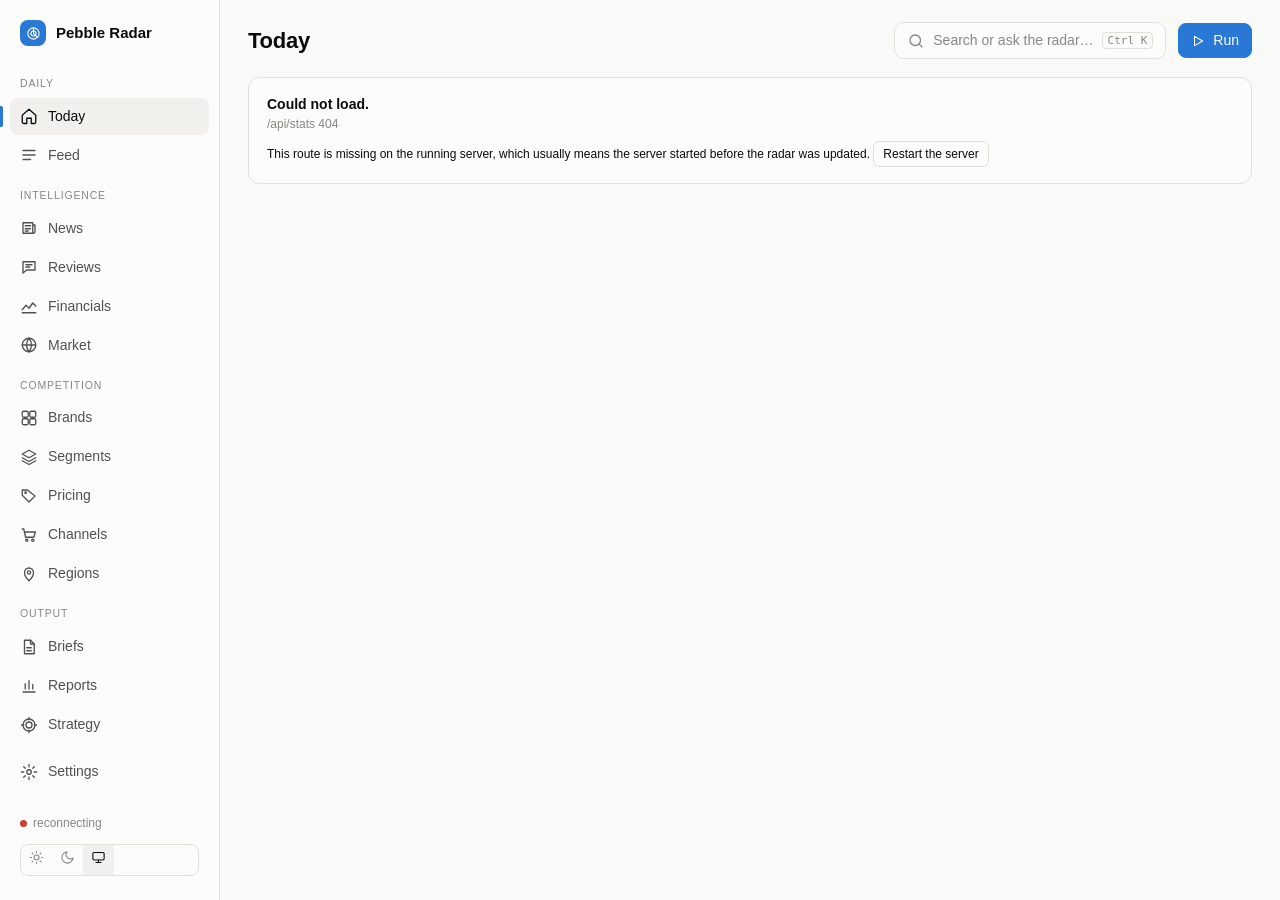
==== radar/static/index.html @ cbd267d0 "Fill every section with live data: Amazon 2026 layout + throttle back-off, live price parity, dated " ====
<!doctype html>
<html lang="en" data-theme="auto">
<head>
<meta charset="utf-8">
<meta name="viewport" content="width=device-width, initial-scale=1">
<title>Pebble Radar</title>
<link rel="icon" href="data:image/svg+xml,%3Csvg xmlns=%22http://www.w3.org/2000/svg%22 viewBox=%220 0 24 24%22%3E%3Crect width=%2224%22 height=%2224%22 rx=%226%22 fill=%22%232a78d6%22/%3E%3Cg fill=%22none%22 stroke=%22%23fff%22 stroke-width=%222%22 stroke-linecap=%22round%22%3E%3Ccircle cx=%2212%22 cy=%2212%22 r=%227%22/%3E%3Ccircle cx=%2212%22 cy=%2212%22 r=%223%22/%3E%3Cpath d=%22M12 5v7l4.5 4.5%22/%3E%3C/g%3E%3C/svg%3E">
<style>
/* ---------- tokens ---------- */
:root{
  --bg:#f9f9f7; --surface:#fcfcfb; --surface-2:#f1f0ec; --line:#e1e0d9; --axis:#c3c2b7;
  --ink:#0b0b0b; --ink-2:#52514e; --muted:#898781;
  --accent:#2a78d6; --accent-ink:#fff;
  --s1:#2a78d6; --s2:#eb6834; --s3:#1baf7a; --s4:#eda100; --s5:#e87ba4; --s6:#008300; --s7:#6250d6; --s8:#e34948;
  --good:#0ca30c; --warn:#fab219; --serious:#ec835a; --critical:#d03b3b; --up:#006300;
  --seq1:#1c5cab; --seq2:#2a78d6; --seq3:#5598e7; --seq4:#86b6ef; --seq5:#cde2fb;
  --shadow:0 1px 2px rgba(0,0,0,.05),0 8px 24px -16px rgba(0,0,0,.25);
  --r:12px; --nav:220px;
}
:root[data-theme="dark"], :root[data-theme="auto"][data-dark="1"]{
  --bg:#0d0d0d; --surface:#1a1a19; --surface-2:#232321; --line:#2c2c2a; --axis:#383835;
  --ink:#f0efec; --ink-2:#c3c2b7; --muted:#898781;
  --accent:#3987e5; --accent-ink:#fff;
  --s1:#3987e5; --s2:#d95926; --s3:#199e70; --s4:#c98500; --s5:#d55181; --s6:#008300; --s7:#9085e9; --s8:#e66767;
  --up:#0ca30c;
  --seq1:#184f95; --seq2:#256abf; --seq3:#3987e5; --seq4:#6da7ec; --seq5:#9ec5f4;
  --shadow:0 1px 2px rgba(0,0,0,.4),0 8px 24px -16px rgba(0,0,0,.8);
}
/* ---------- base ---------- */
*{box-sizing:border-box} html,body{height:100%}
body{margin:0;background:var(--bg);color:var(--ink);font:14px/1.5 -apple-system,BlinkMacSystemFont,"Segoe UI",Inter,Roboto,sans-serif;-webkit-font-smoothing:antialiased}
a{color:inherit;text-decoration:none} a:hover{text-decoration:underline}
h1,h2,h3{margin:0;font-weight:600;letter-spacing:-.01em} h1{font-size:22px} h2{font-size:15px} h3{font-size:13px;color:var(--ink-2)}
button,input,select{font:inherit;color:inherit}
button{background:var(--surface);border:1px solid var(--line);border-radius:8px;padding:6px 12px;cursor:pointer;transition:border-color .15s,background .15s}
button:hover{border-color:var(--axis)} button.primary{background:var(--accent);border-color:var(--accent);color:var(--accent-ink)} button.ghost{border-color:transparent;background:transparent;color:var(--ink-2)} button.ghost:hover{background:var(--surface-2)}
button.sm{padding:3px 9px;font-size:12px;border-radius:6px}
input,select{background:var(--surface);border:1px solid var(--line);border-radius:8px;padding:7px 10px} input:focus,select:focus{outline:2px solid color-mix(in srgb,var(--accent) 40%,transparent);border-color:var(--accent)}
.muted{color:var(--muted)} .ink2{color:var(--ink-2)} .small{font-size:12px} .num{font-variant-numeric:tabular-nums} .right{text-align:right}
.row{display:flex;align-items:center;gap:8px} .wrap{flex-wrap:wrap} .grow{flex:1} .gap16{gap:16px}
svg.i{width:18px;height:18px;stroke:currentColor;fill:none;stroke-width:1.75;stroke-linecap:round;stroke-linejoin:round;flex:none}
/* ---------- shell ---------- */
.shell{display:grid;grid-template-columns:var(--nav) 1fr;min-height:100%}
nav{position:sticky;top:0;height:100vh;border-right:1px solid var(--line);background:var(--surface);padding:14px 10px;display:flex;flex-direction:column;gap:2px}
nav .brand{display:flex;align-items:center;gap:10px;padding:6px 10px 16px;font-weight:600;font-size:15px}
nav .brand .logo{width:26px;height:26px;border-radius:8px;background:var(--accent);display:grid;place-items:center;color:#fff}
nav a.item{display:flex;align-items:center;gap:10px;padding:8px 10px;border-radius:8px;color:var(--ink-2)} nav a.item:hover{background:var(--surface-2);text-decoration:none}
nav a.item.on{background:var(--surface-2);color:var(--ink);font-weight:500}
nav .bottom{margin-top:auto;padding:10px;font-size:12px;color:var(--muted);display:flex;flex-direction:column;gap:6px}
.live{display:inline-flex;align-items:center;gap:6px} .dot{width:7px;height:7px;border-radius:50%;background:var(--good)} .dot.off{background:var(--critical)}
.theme{display:inline-flex;border:1px solid var(--line);border-radius:8px;overflow:hidden} .theme button{border:0;border-radius:0;padding:5px 8px;background:transparent;color:var(--muted)} .theme button.on{background:var(--surface-2);color:var(--ink)}
main{min-width:0;padding:22px 28px 60px;max-width:1280px}
.top{display:flex;align-items:center;gap:12px;margin-bottom:18px;flex-wrap:wrap}
.top .sub{color:var(--muted);font-size:13px}
.search{display:flex;align-items:center;gap:8px;background:var(--surface);border:1px solid var(--line);border-radius:10px;padding:7px 12px;min-width:260px;color:var(--muted);cursor:text}
.search kbd{margin-left:auto;font:11px/1 ui-monospace,monospace;border:1px solid var(--line);border-radius:4px;padding:2px 5px;color:var(--muted)}
/* ---------- cards / grid ---------- */
.card{background:var(--surface);border:1px solid var(--line);border-radius:var(--r);padding:16px 18px;min-width:0} .card:has(table){overflow-x:auto}
.card h2{display:flex;flex-wrap:wrap;align-items:center;gap:8px;margin-bottom:12px} .card h2 .hint{font-weight:400;color:var(--muted);font-size:12px;margin-left:auto}
.grid{display:grid;gap:16px} .grid>*{min-width:0} .g2{grid-template-columns:1fr 1fr} .g3{grid-template-columns:2fr 1fr 1fr} .gauto{grid-template-columns:repeat(auto-fill,minmax(250px,1fr))}
@media(max-width:1500px){.g3{grid-template-columns:1fr 1fr}} @media(max-width:860px){.g2,.g3{grid-template-columns:1fr} .shell{grid-template-columns:56px 1fr} nav .brand span,nav a.item span,nav .bottom{display:none} nav a.item{justify-content:center;padding:10px} main{padding:16px}}
.empty{color:var(--muted);font-size:13px;padding:14px 0}
table{width:100%;border-collapse:collapse;font-size:13px} th{text-align:left;font-weight:500;font-size:11px;color:var(--muted);text-transform:uppercase;letter-spacing:.04em;padding:6px 8px;border-bottom:1px solid var(--line)} td{padding:8px;border-bottom:1px solid var(--line);vertical-align:top} tr:last-child td{border-bottom:0} td.num,th.num{text-align:right}
.pill{display:inline-flex;align-items:center;gap:5px;border-radius:999px;padding:1px 8px;font-size:11px;font-weight:600;line-height:18px;white-space:nowrap}
.pill.i9{background:var(--critical);color:#fff} .pill.i7{background:var(--serious);color:#0b0b0b} .pill.i5{background:var(--warn);color:#0b0b0b} .pill.i0{background:var(--surface-2);color:var(--ink-2)}
.chip{display:inline-block;border:1px solid var(--line);border-radius:999px;padding:1px 8px;font-size:11px;color:var(--ink-2);background:var(--surface);margin:2px 2px 2px 0}
/* action cards */
.act{border:1px solid var(--line);border-radius:10px;padding:12px 14px;background:var(--surface);display:grid;gap:6px;transition:opacity .25s}
.act.gone{opacity:.35}
.act .meta{display:flex;align-items:center;gap:8px;font-size:12px;color:var(--muted)} .act .meta b{color:var(--ink);font-weight:600}
.act .t{font-weight:500;font-size:14px} .act .why{color:var(--ink-2);font-size:13px} .act .move{font-size:13px;color:var(--ink-2);padding-left:10px;border-left:2px solid var(--s3)}
.act .btns{display:flex;gap:6px;margin-top:4px}
/* feed */
.fr{display:grid;grid-template-columns:58px 28px 1fr auto;gap:10px;align-items:start;padding:9px 6px;border-bottom:1px solid var(--line);cursor:pointer} .fr:hover{background:var(--surface-2)} .fr .ago{color:var(--muted);font-size:12px;padding-top:2px}
.fr>div{min-width:0;overflow-wrap:anywhere} .fr .b{font-weight:500} .fr .k{color:var(--muted);font-size:12px} .fr .x{display:none;grid-column:1/-1;padding:4px 6px 8px 96px;color:var(--ink-2);font-size:13px} .fr.open .x{display:block}
.newpill{position:sticky;top:8px;z-index:3;display:none;margin:0 auto 8px;width:max-content;background:var(--accent);color:#fff;border-radius:999px;padding:4px 12px;font-size:12px;cursor:pointer;box-shadow:var(--shadow)}
/* brand card */
.bc{display:grid;gap:8px;cursor:pointer} .bc:hover{border-color:var(--axis);text-decoration:none} .bc .n{font-weight:600;font-size:15px} .bc .stats{display:flex;gap:14px;font-size:12px;color:var(--muted)} .bc .stats b{display:block;color:var(--ink);font-size:14px;font-weight:500}
/* heatmap */
.heat td.c{text-align:center;border:2px solid var(--surface);border-radius:4px;color:#fff;min-width:46px;cursor:default;font-size:12px} .heat td.gap{outline:2px dashed var(--s2);outline-offset:-3px} .heat td.e{background:var(--surface-2);color:var(--muted)}
.legend{display:flex;gap:12px;flex-wrap:wrap;font-size:11px;color:var(--muted);margin-top:8px;align-items:center} .legend i{display:inline-block;width:12px;height:12px;border-radius:3px;vertical-align:-2px;margin-right:4px}
.bar{display:grid;grid-template-columns:120px 1fr 40px;gap:8px;align-items:center;margin:5px 0;font-size:13px} .bar .tr{height:8px;background:var(--surface-2);border-radius:4px;overflow:hidden} .bar .f{height:100%;background:var(--s1);border-radius:0 4px 4px 0} .bar .v{color:var(--ink-2);text-align:right}
.tabs{display:flex;gap:4px;border-bottom:1px solid var(--line);margin-bottom:14px;flex-wrap:wrap} .tabs button{white-space:nowrap;border:0;border-radius:0;background:transparent;color:var(--muted);padding:8px 12px;border-bottom:2px solid transparent;margin-bottom:-1px} .tabs button.on{color:var(--ink);border-bottom-color:var(--accent)}
.answer{white-space:pre-wrap;font-size:13px;line-height:1.55}
.shot{display:grid;gap:4px;text-align:center;font-size:12px;color:var(--muted)} .shot img{width:100%;aspect-ratio:4/3;object-fit:cover;object-position:top;border-radius:8px;border:1px solid var(--line)}
/* tooltip, palette, toast */
.tip{position:fixed;pointer-events:none;background:var(--surface);border:1px solid var(--line);border-radius:8px;padding:8px 10px;font-size:12px;color:var(--ink);z-index:50;display:none;max-width:300px;box-shadow:var(--shadow);white-space:pre-wrap}
.ov{position:fixed;inset:0;background:rgba(0,0,0,.45);display:none;align-items:flex-start;justify-content:center;padding:12vh 16px;z-index:40} .ov.on{display:flex}
.pal{width:100%;max-width:640px;background:var(--surface);border:1px solid var(--line);border-radius:14px;box-shadow:var(--shadow);overflow:hidden}
.pal input{width:100%;border:0;border-bottom:1px solid var(--line);border-radius:0;padding:14px 16px;font-size:15px;background:transparent} .pal input:focus{outline:0}
.pal .res{max-height:50vh;overflow:auto} .pal .r{display:flex;align-items:center;gap:10px;padding:10px 16px;cursor:pointer;font-size:13px} .pal .r:hover,.pal .r.sel{background:var(--surface-2)} .pal .r .k{margin-left:auto;color:var(--muted);font-size:11px}
.pal .ans{padding:14px 16px;border-top:1px solid var(--line)}
.toast{position:fixed;bottom:18px;left:50%;transform:translateX(-50%);background:var(--ink);color:var(--bg);padding:8px 14px;border-radius:999px;font-size:13px;z-index:60;display:none}
/* intel layer: KPI strip, stories, impact, market segments */
.kpis{display:grid;grid-template-columns:repeat(auto-fit,minmax(150px,1fr));gap:10px;margin-bottom:16px}
.kpi{background:var(--surface);border:1px solid var(--line);border-radius:10px;padding:10px 14px;min-width:0} .kpi .l{font-size:11px;color:var(--muted);text-transform:uppercase;letter-spacing:.04em} .kpi .v{font-size:22px;font-weight:600;line-height:1.3;margin-top:2px;overflow-wrap:anywhere} .kpi .s{font-size:12px;color:var(--muted)}
.story{padding:10px 0;border-bottom:1px solid var(--line);display:grid;gap:5px} .story:last-child{border-bottom:0} .story .meta{display:flex;align-items:center;gap:8px;font-size:12px;color:var(--muted);flex-wrap:wrap} .story .t{font-weight:500} .story .why{color:var(--ink-2);font-size:13px} .story .move{font-size:13px;color:var(--ink-2);padding-left:10px;border-left:2px solid var(--s3)} .story .pubs{display:flex;flex-wrap:wrap;gap:2px;align-items:center} .story .srcs{display:grid;gap:3px;padding:6px 0 0 8px;border-left:2px solid var(--line)}
.imp{font-size:12px;color:var(--ink-2);display:flex;align-items:center;gap:6px;cursor:help} .dotc{width:8px;height:8px;border-radius:50%;flex:none}
.seg{border:1px solid var(--line);border-radius:10px;padding:12px 14px;display:grid;gap:4px;background:var(--surface)} .seg .big,.big{font-size:20px;font-weight:600;letter-spacing:-.01em}
.gwide{grid-template-columns:minmax(0,1.6fr) minmax(0,1fr)} @media(max-width:1100px){.gwide{grid-template-columns:1fr}}
.mini{height:6px;background:var(--surface-2);border-radius:3px;overflow:hidden;min-width:48px} .mini>div{height:100%;border-radius:3px}
h3{margin-bottom:6px}
svg text{fill:var(--muted);font-size:10px}
@media(max-width:600px){.fr{grid-template-columns:auto auto 1fr} .fr>span.k{display:none} .fr .x{padding-left:6px} .search{min-width:0;flex:1} main{padding:12px} .card{padding:14px}}
/* ---------- UX layer (see static/ux.js): navigation groups, folding, sorting, collapsing, loading, motion ---------- */
nav{overflow-y:auto;scrollbar-width:thin} nav .grp{font-size:10.5px;letter-spacing:.08em;text-transform:uppercase;color:var(--muted);padding:12px 10px 4px;user-select:none}
nav a.item{position:relative;transition:background .12s} nav a.item.on::before{content:"";position:absolute;left:-10px;top:8px;bottom:8px;width:3px;border-radius:0 2px 2px 0;background:var(--accent)}
@media(max-width:860px){nav .grp{height:1px;padding:0;margin:6px 8px;background:var(--line);overflow:hidden;font-size:0}}
#view .xkpis{display:grid;grid-template-columns:repeat(auto-fit,minmax(150px,1fr));gap:10px;margin-bottom:16px}
#view .xk{background:var(--surface);border:1px solid var(--line);border-radius:10px;padding:10px 14px;min-width:0} #view .xk .l{font-size:11px;color:var(--muted);text-transform:uppercase;letter-spacing:.04em} #view .xk .v{font-size:22px;font-weight:600;line-height:1.3;margin-top:2px} #view .xk .s{font-size:12px;color:var(--muted)}
.card h2{font-size:14px} .card h2 .hint{font-size:11.5px}
th.ux-sort{cursor:pointer;user-select:none;transition:color .12s} th.ux-sort:hover{color:var(--ink)} th.ux-asc::after{content:" ↑";color:var(--accent)} th.ux-desc::after{content:" ↓";color:var(--accent)}
tr[data-fb]:hover td,tr[data-vb]:hover td,tr[data-go]:hover td,tr[style*="cursor:pointer"]:hover td,tr[style*="cursor: pointer"]:hover td{background:color-mix(in srgb,var(--accent) 6%,transparent)}
.card>h2 .ux-cv{margin-left:6px;opacity:0;transition:opacity .15s,transform .15s;cursor:pointer;color:var(--muted);font-size:12px;line-height:1} .card:hover>h2 .ux-cv{opacity:1} .card.ux-collapsed>h2 .ux-cv{transform:rotate(-90deg);opacity:1}
.card.ux-collapsed>*:not(h2){display:none!important} .card.ux-collapsed>h2{margin-bottom:0}
.ux-hide{display:none!important} .ux-more{display:block;width:100%;margin-top:8px;text-align:center;color:var(--ink-2);background:var(--surface-2);border-color:transparent} .ux-more:hover{background:var(--line)}
.ux-count{display:inline-block;margin-left:6px;border-radius:999px;background:var(--surface-2);color:var(--ink-2);font-size:10.5px;padding:0 6px;font-weight:600;vertical-align:1px}
#view.ux-in{animation:uxfade .22s ease-out} @keyframes uxfade{from{opacity:0;transform:translateY(4px)}to{opacity:1;transform:none}}
.skel{display:grid;gap:12px} .skel .ks{display:grid;grid-template-columns:repeat(auto-fit,minmax(150px,1fr));gap:10px} .sk{background:linear-gradient(90deg,var(--surface-2) 25%,var(--surface) 50%,var(--surface-2) 75%);background-size:200% 100%;animation:sksh 1.1s linear infinite;border-radius:10px;border:1px solid var(--line)} @keyframes sksh{to{background-position:-200% 0}} .sk.k{height:66px} .sk.c{height:240px} .sr{position:absolute;width:1px;height:1px;overflow:hidden;clip:rect(0 0 0 0)}
.tabs{position:sticky;top:0;z-index:5;background:var(--bg);padding-top:4px}
#view .empty{border:1px dashed var(--line);border-radius:10px;padding:16px;text-align:center}
.ux-top{position:fixed;right:22px;bottom:22px;z-index:30;width:38px;height:38px;border-radius:50%;background:var(--surface);box-shadow:var(--shadow);display:none;place-items:center;border:1px solid var(--line);font-size:16px;padding:0} .ux-top.on{display:grid}
.ux-helpbtn{width:30px;height:30px;padding:0;border-radius:50%;border:1px solid var(--line);color:var(--muted);font-weight:600} .ux-helpcard{width:100%;max-width:560px} .ux-helpcard kbd{font:11px/1 ui-monospace,monospace;border:1px solid var(--line);border-radius:4px;padding:2px 5px;background:var(--surface-2)}
.ux-back{color:var(--accent)}
.ux-clamp{max-height:480px;overflow:hidden;position:relative} .ux-clamp::after{content:"";position:absolute;left:0;right:0;bottom:0;height:80px;background:linear-gradient(to bottom,transparent,var(--surface))}
.ux-count{cursor:pointer} .ux-count.on{background:var(--accent);color:#fff}
button:focus-visible,a:focus-visible,select:focus-visible,input:focus-visible{outline:2px solid color-mix(in srgb,var(--accent) 55%,transparent);outline-offset:2px}
::-webkit-scrollbar{width:10px;height:10px} ::-webkit-scrollbar-thumb{background:var(--line);border-radius:6px;border:2px solid var(--bg)} ::-webkit-scrollbar-thumb:hover{background:var(--axis)}
@media(prefers-reduced-motion:reduce){#view.ux-in,.sk{animation:none}}
@media print{nav,.top .search,#runbtn,.ux-top,.ux-helpbtn,.btns,.ux-more,.theme{display:none!important} .shell{grid-template-columns:1fr} main{max-width:none;padding:0} .card{break-inside:avoid;border-color:#ccc;box-shadow:none}}
</style>
</head>
<body>
<svg style="display:none"><defs>
<symbol id="i-home" viewBox="0 0 24 24"><path d="M3 11l9-8 9 8v9a2 2 0 0 1-2 2h-4v-7H9v7H5a2 2 0 0 1-2-2z"/></symbol>
<symbol id="i-feed" viewBox="0 0 24 24"><path d="M4 6h16M4 12h16M4 18h10"/></symbol>
<symbol id="i-brands" viewBox="0 0 24 24"><rect x="3" y="3" width="8" height="8" rx="2"/><rect x="13" y="3" width="8" height="8" rx="2"/><rect x="3" y="13" width="8" height="8" rx="2"/><rect x="13" y="13" width="8" height="8" rx="2"/></symbol>
<symbol id="i-layers" viewBox="0 0 24 24"><path d="M12 3l9 5-9 5-9-5z"/><path d="M3 13l9 5 9-5"/><path d="M3 17l9 5 9-5"/></symbol>
<symbol id="i-tag" viewBox="0 0 24 24"><path d="M20 12l-8 8-9-9V4h7z"/><circle cx="7.5" cy="7.5" r="1"/></symbol>
<symbol id="i-globe" viewBox="0 0 24 24"><circle cx="12" cy="12" r="9"/><path d="M3 12h18M12 3a14 14 0 0 1 0 18M12 3a14 14 0 0 0 0 18"/></symbol>
<symbol id="i-doc" viewBox="0 0 24 24"><path d="M6 3h8l5 5v13H6z"/><path d="M14 3v5h5M9 13h6M9 17h6"/></symbol>
<symbol id="i-cog" viewBox="0 0 24 24"><circle cx="12" cy="12" r="3"/><path d="M12 2v3M12 19v3M2 12h3M19 12h3M4.9 4.9l2.1 2.1M17 17l2.1 2.1M4.9 19.1L7 17M17 7l2.1-2.1"/></symbol>
<symbol id="i-search" viewBox="0 0 24 24"><circle cx="11" cy="11" r="7"/><path d="M20 20l-3.5-3.5"/></symbol>
<symbol id="i-sun" viewBox="0 0 24 24"><circle cx="12" cy="12" r="4"/><path d="M12 2v2M12 20v2M4.9 4.9l1.4 1.4M17.7 17.7l1.4 1.4M2 12h2M20 12h2M4.9 19.1l1.4-1.4M17.7 6.3l1.4-1.4"/></symbol>
<symbol id="i-moon" viewBox="0 0 24 24"><path d="M21 12.8A9 9 0 1 1 11.2 3a7 7 0 0 0 9.8 9.8z"/></symbol>
<symbol id="i-auto" viewBox="0 0 24 24"><rect x="3" y="4" width="18" height="12" rx="2"/><path d="M8 20h8M12 16v4"/></symbol>
<symbol id="i-check" viewBox="0 0 24 24"><path d="M5 12l5 5L20 7"/></symbol>
<symbol id="i-clock" viewBox="0 0 24 24"><circle cx="12" cy="12" r="9"/><path d="M12 7v5l3 2"/></symbol>
<symbol id="i-ext" viewBox="0 0 24 24"><path d="M14 4h6v6M20 4l-9 9M19 14v5a1 1 0 0 1-1 1H5a1 1 0 0 1-1-1V6a1 1 0 0 1 1-1h5"/></symbol>
<symbol id="i-play" viewBox="0 0 24 24"><path d="M6 4l14 8-14 8z"/></symbol>
<symbol id="i-cart" viewBox="0 0 24 24"><path d="M3 4h2l2.5 11h11l2-7H7"/><circle cx="9" cy="19" r="1.5"/><circle cx="17" cy="19" r="1.5"/></symbol>
<symbol id="i-chat" viewBox="0 0 24 24"><path d="M4 5h16v11H9l-5 4z"/><path d="M8 9h8M8 12h5"/></symbol>
<symbol id="i-pin" viewBox="0 0 24 24"><path d="M12 21s-6-5.5-6-11a6 6 0 0 1 12 0c0 5.5-6 11-6 11z"/><circle cx="12" cy="10" r="2.2"/></symbol>
<symbol id="i-chart" viewBox="0 0 24 24"><path d="M4 20h16M7 16V9M12 16V5M17 16v-6"/></symbol>
<symbol id="i-target" viewBox="0 0 24 24"><circle cx="12" cy="12" r="8"/><circle cx="12" cy="12" r="4"/><path d="M12 2v3M12 19v3M2 12h3M19 12h3"/></symbol>
<symbol id="i-radar" viewBox="0 0 24 24"><circle cx="12" cy="12" r="9"/><circle cx="12" cy="12" r="4"/><path d="M12 3v9l6 6"/></symbol>
<symbol id="i-news" viewBox="0 0 24 24"><path d="M4 5h13v14H4zM17 8h3v9a2 2 0 0 1-2 2"/><path d="M7 9h7M7 13h7M7 16h4"/></symbol>
<symbol id="i-money" viewBox="0 0 24 24"><path d="M3 17l5-6 4 4 5-7 4 4"/><path d="M3 21h18"/></symbol>
</defs></svg>

<div class="shell">
  <nav id="nav">
    <div class="brand"><div class="logo"><svg class="i" style="width:15px;height:15px;stroke:#fff"><use href="#i-radar"/></svg></div><span>Pebble Radar</span></div>
    <div class="grp">Daily</div>
    <a class="item" href="#/today"><svg class="i"><use href="#i-home"/></svg><span>Today</span></a>
    <a class="item" href="#/feed"><svg class="i"><use href="#i-feed"/></svg><span>Feed</span></a>
    <div class="grp">Intelligence</div>
    <a class="item" href="#/news"><svg class="i"><use href="#i-news"/></svg><span>News</span></a>
    <a class="item" href="#/voice"><svg class="i"><use href="#i-chat"/></svg><span>Reviews</span></a>
    <a class="item" href="#/financials"><svg class="i"><use href="#i-money"/></svg><span>Financials</span></a>
    <a class="item" href="#/market"><svg class="i"><use href="#i-globe"/></svg><span>Market</span></a>
    <div class="grp">Competition</div>
    <a class="item" href="#/brands"><svg class="i"><use href="#i-brands"/></svg><span>Brands</span></a>
    <a class="item" href="#/segments"><svg class="i"><use href="#i-layers"/></svg><span>Segments</span></a>
    <a class="item" href="#/pricing"><svg class="i"><use href="#i-tag"/></svg><span>Pricing</span></a>
    <a class="item" href="#/channels"><svg class="i"><use href="#i-cart"/></svg><span>Channels</span></a>
    <a class="item" href="#/regions"><svg class="i"><use href="#i-pin"/></svg><span>Regions</span></a>
    <div class="grp">Output</div>
    <a class="item" href="#/briefs"><svg class="i"><use href="#i-doc"/></svg><span>Briefs</span></a>
    <a class="item" href="#/reports"><svg class="i"><use href="#i-chart"/></svg><span>Reports</span></a>
    <a class="item" href="#/strategy"><svg class="i"><use href="#i-target"/></svg><span>Strategy</span></a>
    <a class="item" href="#/settings" style="margin-top:8px"><svg class="i"><use href="#i-cog"/></svg><span>Settings</span></a>
    <div class="bottom">
      <span class="live"><span class="dot" id="dot"></span><span id="livetxt">connecting</span></span>
      <span id="sweep"></span>
      <div class="theme" id="theme">
        <button data-t="light" title="Light"><svg class="i" style="width:15px;height:15px"><use href="#i-sun"/></svg></button>
        <button data-t="dark" title="Dark"><svg class="i" style="width:15px;height:15px"><use href="#i-moon"/></svg></button>
        <button data-t="auto" title="Follow system"><svg class="i" style="width:15px;height:15px"><use href="#i-auto"/></svg></button>
      </div>
    </div>
  </nav>
  <main>
    <div class="top">
      <div class="grow"><h1 id="title">Today</h1><div class="sub" id="subtitle"></div></div>
      <div class="search" id="searchbtn"><svg class="i"><use href="#i-search"/></svg><span>Search or ask the radar…</span><kbd>Ctrl K</kbd></div>
      <button class="primary" id="runbtn" title="Sweep the stores now"><span class="row"><svg class="i" style="width:14px;height:14px"><use href="#i-play"/></svg> Run</span></button>
    </div>
    <div id="view"></div>
  </main>
</div>

<div class="tip" id="tip"></div>
<div class="ov" id="ov"><div class="pal">
  <input id="palq" placeholder="Jump to a brand, a page, or ask a question…  (Enter to ask)">
  <div class="res" id="palres"></div>
  <div class="ans answer" id="palans" style="display:none"></div>
</div></div>
<div class="toast" id="toast"></div>

<script>
/* ---------- utilities ---------- */
const $=s=>document.querySelector(s), $$=s=>[...document.querySelectorAll(s)];
const esc=s=>String(s??"").replace(/[&<>"]/g,c=>({"&":"&amp;","<":"&lt;",">":"&gt;",'"':"&quot;"}[c]));
const fmt=n=>n==null?"–":Number(n).toLocaleString("en-IN",{maximumFractionDigits:0});
const inr=n=>n==null?"–":"₹"+fmt(n);
const ago=iso=>{if(!iso)return"";const d=(Date.now()-new Date(iso.match(/[Z+]/)?iso:iso+"Z"))/1000;if(d<60)return"just now";if(d<3600)return Math.floor(d/60)+"m ago";if(d<86400)return Math.floor(d/3600)+"h ago";return Math.floor(d/86400)+"d ago";};
const impc=i=>i>=9?"i9":i>=7?"i7":i>=5?"i5":"i0";
const pill=i=>`<span class="pill ${impc(i)}">${i??"–"}</span>`;
const kind=k=>String(k||"").replace(/_/g," ");
/* a GET that lands after the user has navigated on is dropped, so a slow view never paints over the current one */
let NAV=0;class Stale extends Error{}addEventListener("unhandledrejection",e=>{if(e.reason instanceof Stale)e.preventDefault();});
const api=async(p,o)=>{const n=NAV;const r=await fetch(p,o);if(!r.ok)throw new Error(p+" "+r.status);const j=await r.json();if(!o&&n!==NAV)throw new Stale();return j;};
const post=(p,b)=>api(p,{method:"POST",headers:{"content-type":"application/json"},body:JSON.stringify(b||{})});
const toast=m=>{const t=$("#toast");t.textContent=m;t.style.display="block";clearTimeout(t._h);t._h=setTimeout(()=>t.style.display="none",Math.max(2200,m.length*45));};
const ext=u=>u?`<a href="${esc(u)}" target="_blank" rel="noopener" class="muted" title="open"><svg class="i" style="width:13px;height:13px;vertical-align:-2px"><use href="#i-ext"/></svg></a>`:"";
let STATS=null;

/* ---------- theme ---------- */
const mq=matchMedia("(prefers-color-scheme: dark)");
function applyTheme(t){document.documentElement.dataset.theme=t;document.documentElement.dataset.dark=mq.matches?"1":"0";$$("#theme button").forEach(b=>b.classList.toggle("on",b.dataset.t===t));try{localStorage.setItem("theme",t)}catch(e){}}
mq.addEventListener("change",()=>applyTheme(document.documentElement.dataset.theme));
$$("#theme button").forEach(b=>b.onclick=()=>applyTheme(b.dataset.t));
let savedTheme="auto";try{savedTheme=localStorage.getItem("theme")||"auto"}catch(e){} applyTheme(savedTheme);

/* ---------- charts ---------- */
function spark(series,w=120,h=28,color="var(--s1)"){const mx=Math.max(1,...series),n=series.length;const pts=series.map((v,i)=>`${(i/(n-1))*(w-4)+2},${h-2-(v/mx)*(h-6)}`).join(" ");return`<svg width="${w}" height="${h}" aria-label="activity, 14 days"><polyline points="${pts}" fill="none" stroke="${color}" stroke-width="2" stroke-linejoin="round"/><circle cx="${w-2}" cy="${h-2-(series[n-1]/mx)*(h-6)}" r="3" fill="${color}" stroke="var(--surface)" stroke-width="1.5"/></svg>`;}
function priceLine(hist){if(hist.length<2)return'<span class="muted small">only one snapshot so far</span>';const W=460,H=110,P=10;const ps=hist.map(h=>h.price),mn=Math.min(...ps),mx=Math.max(...ps);const y=v=>H-P-((v-mn)/(mx-mn||1))*(H-2*P-10),x=i=>P+i*(W-2*P)/(hist.length-1);return`<svg width="${W}" height="${H}" role="img" aria-label="price history"><line x1="${P}" x2="${W-P}" y1="${H-P}" y2="${H-P}" stroke="var(--line)"/><polyline points="${hist.map((h,i)=>`${x(i)},${y(h.price)}`).join(" ")}" fill="none" stroke="var(--s1)" stroke-width="2" stroke-linejoin="round"/>${hist.map((h,i)=>`<circle cx="${x(i)}" cy="${y(h.price)}" r="4" fill="${h.available?"var(--s1)":"var(--s8)"}" stroke="var(--surface)" stroke-width="2"><title>${h.seen_at.slice(0,16).replace("T"," ")} ${inr(h.price)}${h.available?"":" · out of stock"}</title></circle>`).join("")}<text x="${P}" y="${H-1}">${inr(mn)}</text><text x="${W-70}" y="${H-1}">${inr(mx)}</text></svg>`;}
function ring(rows){const W=420,H=284,cx=W/2,cy=H/2,R=112,r0=28,dOf=s=>r0+(1-Math.min(100,Math.max(0,s))/100)*(R-12-r0);
  let g=`<svg viewBox="0 0 ${W} ${H}" width="100%" style="max-width:480px;display:block;margin:0 auto" role="img" aria-label="threat radar">`;[R,dOf(50),dOf(80)].forEach(r=>g+=`<circle cx="${cx}" cy="${cy}" r="${r}" fill="none" stroke="var(--line)"/>`);
  /* angle fixed per brand (alphabetical), distance from P = quietness; overlapping dots are nudged apart sideways */
  const n=rows.length||1,P=[...rows].sort((a,b)=>a.brand.localeCompare(b.brand,undefined,{sensitivity:"base"})).map((r,k)=>({r,a:-Math.PI/2+(k+.5)*2*Math.PI/n,d:dOf(r.score),s:5+Math.min(r.events_7d,30)/7.5}));
  for(let it=0,hit=1;it<150&&hit;it++){hit=0;for(let i=0;i<P.length;i++)for(let j=i+1;j<P.length;j++){const p=P[i],q=P[j],over=p.s+q.s+3-Math.hypot(Math.cos(q.a)*q.d-Math.cos(p.a)*p.d,Math.sin(q.a)*q.d-Math.sin(p.a)*p.d);if(over>0){hit=1;const dir=Math.sin(q.a-p.a)>=0?1:-1;p.a-=dir*(over/2+.5)/p.d;q.a+=dir*(over/2+.5)/q.d;}}}
  /* names sit outside the ring in two columns, stacked so they never collide, joined to their dot by a leader line */
  const lab=P.map(p=>({p,side:Math.cos(p.a)>=0?1:-1,y:cy+Math.sin(p.a)*(R+6)}));
  [1,-1].forEach(sd=>{const s=lab.filter(l=>l.side===sd).sort((a,b)=>a.y-b.y);s.forEach((l,i)=>l.y=Math.max(l.y,i?s[i-1].y+17:10));for(let i=s.length-1;i>=0;i--)s[i].y=Math.min(s[i].y,i<s.length-1?s[i+1].y-17:H-8);});
  lab.forEach(l=>l.x=cx+l.side*(Math.sqrt(Math.max(0,(R+14)**2-(l.y-cy)**2))+8));
  const pt=(a,r)=>`${(cx+Math.cos(a)*r).toFixed(1)},${(cy+Math.sin(a)*r).toFixed(1)}`;
  g+=`<g fill="none" stroke="var(--axis)" stroke-width="1">${lab.map(({p,x,y,side})=>`<polyline points="${pt(p.a,p.d+p.s+2)} ${pt(p.a,R+6)} ${(x-side*3).toFixed(1)},${y.toFixed(1)}"/>`).join("")}</g>`;
  g+=`<circle cx="${cx}" cy="${cy}" r="12" fill="var(--accent)"/><text x="${cx}" y="${cy+4}" text-anchor="middle" style="fill:#fff;font-weight:600">P</text>`;
  lab.forEach(({p,x,y,side})=>{const r=p.r,col=r.score>=80?"var(--s2)":r.score>=50?"var(--s4)":"var(--s1)",nm=r.brand.length>14?r.brand.slice(0,13)+"…":r.brand;
    g+=`<g class="rb" data-brand="${esc(r.brand)}" data-tip="${esc(r.brand)} · score ${r.score}\n${r.events_7d} events, ${r.signals_7d} signals, launch ${r.launch}\n${esc(r.why.join("\n"))}" style="cursor:pointer"><circle cx="${(cx+Math.cos(p.a)*p.d).toFixed(1)}" cy="${(cy+Math.sin(p.a)*p.d).toFixed(1)}" r="${p.s.toFixed(1)}" fill="${col}" stroke="var(--surface)" stroke-width="2"/><text x="${x.toFixed(1)}" y="${(y+4).toFixed(1)}" text-anchor="${side>0?"start":"end"}" style="fill:var(--ink-2);font-size:12px${r.score>=50?";font-weight:600":""}">${esc(nm)}</text></g>`;});
  g+="</svg>";
  g+=`<div style="margin-top:10px">${rows.slice(0,5).map((r,i)=>`<a class="row small" style="padding:4px 0;border-bottom:1px solid var(--line)" href="#/brand/${encodeURIComponent(r.brand)}"><span class="muted num" style="width:14px">${i+1}</span><b>${esc(r.brand)}</b><span class="grow muted">${r.events_7d} events · launch ${r.launch}${r.signals_7d?` · ${r.signals_7d} signals`:""}</span><span class="num ink2">${r.score}</span></a>`).join("")}</div>`;
  return g;}
/* ---------- live updates: a stream on the local server, a one-minute poll in cloud mode ---------- */
let unseen=[],SEEN=new Set(),es,PA=0,PS=0;
function onEvent(e){if(SEEN.has(e.id))return;SEEN.add(e.id);unseen.push(e);const p=$("#newpill");if(p){p.style.display="block";p.textContent=`${unseen.length} new · click to show`;}else if(route()==="today"){scheduleRefresh();}}
function onSignal(){if(route()==="today")scheduleRefresh();}
/* cloud mode: the indicator shows how old the snapshot is (GitHub Actions publishes one every ~15 min) */
function liveState(){const h=STATS&&STATS.hosted;if(!h)return;const at=h.published_at,hrs=at?(Date.now()-new Date(at))/36e5:99;
  $("#dot").classList.toggle("off",!at||hrs>2||!!h.error);$("#livetxt").textContent=at?`cloud · updated ${ago(at)}`:"cloud · waiting for data";
  $("#livetxt").title=h.error||"Data from the GitHub Actions worker"+(h.tier?` (last run: ${h.tier} tier)`:"");}
async function poll(){try{const u=await api(`/api/updates?after_id=${PA}&after_sig=${PS}`);if(PA){u.events.forEach(onEvent);if(u.signals.length)onSignal();}PA=u.after_id;PS=u.after_sig;}catch(e){}}
function connect(){if(STATS&&STATS.hosted){liveState();poll();setInterval(poll,60000);return;}
  es=new EventSource("/api/stream");es.onopen=()=>{$("#dot").classList.remove("off");$("#livetxt").textContent="live";};es.onerror=()=>{$("#dot").classList.add("off");$("#livetxt").textContent="reconnecting";};
  es.addEventListener("event",m=>onEvent(JSON.parse(m.data)));
  es.addEventListener("signal",onSignal);}
let rt;function scheduleRefresh(){clearTimeout(rt);rt=setTimeout(()=>render(),2500);}
/* cloud mode serves a read-only snapshot, so Done / Later is remembered in this browser (two weeks) */
const TRI={all(){try{return JSON.parse(localStorage.getItem("triage")||"{}")}catch(e){return{}}},
  add(k){const t=this.all(),now=Date.now();for(const x in t)if(now-t[x]>14*864e5)delete t[x];t[k]=now;try{localStorage.setItem("triage",JSON.stringify(t))}catch(e){}}};
const isOpen=(kind,id)=>!(STATS&&STATS.hosted&&TRI.all()[kind+id]);

/* ---------- router ---------- */
const route=()=>(location.hash.replace(/^#\/?/,"")||"today").split("/")[0];
const param=()=>decodeURIComponent((location.hash.replace(/^#\/?/,"").split("/")[1]||""));
window.addEventListener("hashchange",render);
async function render(){const r=route();NAV++;$$("#nav a.item").forEach(a=>a.classList.toggle("on",a.getAttribute("href")==="#/"+r));const v=$("#view");v.innerHTML='<div class="skel"><div class="ks"><div class="sk k"></div><div class="sk k"></div><div class="sk k"></div><div class="sk k"></div></div><div class="sk c"></div><div class="sk c" style="height:140px"></div><span class="sr">Loading…</span></div>';
  try{STATS=STATS||await api("/api/stats");const lr=STATS.last_runs.fast||STATS.last_runs.all;$("#sweep").textContent=lr?`stores swept ${ago(lr.at)}`:"no sweep yet";
    await ({today:vToday,feed:vFeed,news:vNews,financials:vFinancials,brands:vBrands,brand:vBrand,segments:vSegments,segment:vSegments,pricing:vPricing,market:vMarket,briefs:vBriefs,channels:(...a)=>vChannels(...a),voice:(...a)=>vVoice(...a),regions:(...a)=>vRegions(...a),reports:(...a)=>vReports(...a),strategy:(...a)=>vStrategy(...a),settings:vSettings}[r]||vToday)(v);}
  catch(e){if(e instanceof Stale)return;const is404=/ 404$/.test(e.message);v.innerHTML=`<div class="card"><b>Could not load.</b><div class="muted small">${esc(e.message)}</div>${is404?`<div class="small" style="margin-top:8px">This route is missing on the running server, which usually means the server started before the radar was updated. ${STATS&&STATS.hosted?"In cloud mode, push the update so Vercel redeploys.":'<button class="sm" data-restart>Restart the server</button>'}</div>`:""}</div>`;}
  buildBanner();}
function head(t,s){$("#title").textContent=t;$("#subtitle").innerHTML=s||"";}
/* the server reports whether the code on disk is newer than the process serving it; offer a one-click restart */
function buildBanner(){const b=STATS&&STATS.build;let el=$("#buildbar");if(!b||!b.stale||b.hosted){if(el)el.remove();return;}
  if(!el){el=document.createElement("div");el.id="buildbar";el.className="card";el.style.cssText="border-color:var(--s4);margin-bottom:12px;display:flex;gap:12px;align-items:center;flex-wrap:wrap";$("#view").parentNode.insertBefore(el,$("#view"));}
  el.innerHTML=`<span><b>The radar was updated</b> <span class="muted small">the running server is older than the files on disk, so new pages and sources can 404</span></span><span class="grow"></span><button class="sm" data-restart>Restart the server</button>`;}
async function restartServer(btn){btn.disabled=true;btn.textContent="Restarting…";let r;try{r=await post("/api/restart");}catch(e){toast(/ 404$/.test(e.message)?"This server is too old to restart itself: close its window and run start.bat (or python -m radar.server) once; from then on this button works.":"Restart failed: "+e.message,9000);btn.disabled=false;btn.textContent="Restart the server";return;}
  if(!r.ok){toast(r.message||"Not restarted");btn.disabled=false;btn.textContent="Restart the server";return;}toast(r.message);const old=r.pid;const t0=Date.now();
  const tick=async()=>{try{const h=await fetch("/api/health",{cache:"no-store"});if(h.ok){const s=await (await fetch("/api/stats",{cache:"no-store"})).json();if(s.build&&s.build.pid!==old){toast("Server is back on the new build");location.reload();return;}}}catch(e){}
    if(Date.now()-t0>90000){toast("The server has not come back in 90 s: start it by hand (python -m radar.server or start.bat)");return;}setTimeout(tick,1500);};setTimeout(tick,2500);}
document.addEventListener("click",e=>{const b=e.target.closest("[data-restart]");if(b)restartServer(b);});

/* ---------- views ---------- */
function actCard(e,isSignal){const id=e.id;return`<div class="act" data-id="${id}" data-kind="${isSignal?"signal":"event"}">
  <div class="meta">${pill(e.importance)}<b>${esc(e.brand)}</b><span>${esc(kind(e.kind))}</span><span style="margin-left:auto">${ago(e.created_at)}</span></div>
  <div class="t">${esc(e.title)} ${ext(e.url)}</div>
  ${e.so_what&&!e.so_what.includes(e.title.slice(0,40))?`<div class="why">${esc(e.so_what)}</div>`:isSignal&&e.detail?`<div class="why">${esc(e.detail.slice(0,300))}</div>`:""}
  ${impLine(e)}${e.counter_move&&e.counter_move!=="No action"?`<div class="move">${esc(e.counter_move)}</div>`:""}
  <div class="btns"><button class="sm" data-st="done"><span class="row"><svg class="i" style="width:13px;height:13px"><use href="#i-check"/></svg> Done</span></button><button class="sm ghost" data-st="snoozed"><span class="row"><svg class="i" style="width:13px;height:13px"><use href="#i-clock"/></svg> Later</span></button>${e.brand&&!isSignal?`<a class="muted small" style="margin-left:auto;align-self:center" href="#/brand/${encodeURIComponent(e.brand)}">brand page →</a>`:""}</div></div>`;}
function bindActs(root){root.querySelectorAll(".act [data-st]").forEach(b=>b.onclick=async()=>{const c=b.closest(".act");const r=await post(`/api/${c.dataset.kind}s/${c.dataset.id}/status`,{status:b.dataset.st});if(r.scope==="browser")TRI.add(c.dataset.kind+c.dataset.id);c.classList.add("gone");setTimeout(()=>c.remove(),400);toast((b.dataset.st==="done"?"Marked done":"Snoozed")+(r.scope==="browser"?" · remembered in this browser":""));});}

async function vTodayClassic(v){const d=await api("/api/today");const dt=new Date();d.actions=d.actions.filter(e=>isOpen("event",e.id));d.signals=d.signals.filter(s=>isOpen("signal",s.id));head("Today",`${dt.toLocaleDateString("en-IN",{weekday:"long",day:"numeric",month:"long"})}${d.festival?` · ${esc(d.festival[0])} in ${d.festival[1]} days`:""}${d.last_sweep?` · stores swept ${ago(d.last_sweep.at)}`:""}`);
  const radar=(await api("/api/radar")).slice(0,18);
  v.innerHTML=`<div class="grid g3">
    <div style="display:grid;gap:16px;align-content:start">
      <div class="card"><h2>Act on <span class="hint">${d.actions.length} open · ${d.done_7d} done this week</span></h2><div id="acts" style="display:grid;gap:10px">${d.actions.map(e=>actCard(e,false)).join("")||'<div class="empty">Nothing urgent. The radar will add cards here as rivals move.</div>'}</div></div>
      <div class="card"><h2>Signals <span class="hint">cross-event rules</span></h2><div id="sigs" style="display:grid;gap:10px">${d.signals.map(s=>actCard(s,true)).join("")||'<div class="empty">No open signals.</div>'}</div></div>
    </div>
    <div class="card" style="align-self:start"><h2>Threat radar <span class="hint">7 days</span></h2>${ring(radar)}<div class="legend"><span><i style="background:var(--s2)"></i>hot</span><span><i style="background:var(--s4)"></i>active</span><span><i style="background:var(--s1)"></i>quiet</span><span>· size = events · nearer P = hotter</span></div></div>
    <div class="card" style="align-self:start"><h2>Changed in 24h</h2>${d.by_brand.length?d.by_brand.slice(0,14).map(b=>`<a class="row" style="padding:7px 0;border-bottom:1px solid var(--line)" href="#/brand/${encodeURIComponent(b.brand)}"><b style="min-width:92px">${esc(b.brand)}${b.self?' <span class="muted small">you</span>':""}</b><span class="grow small ink2">${Object.entries(b.kinds).sort((a,c)=>c[1]-a[1]).slice(0,3).map(([k,c])=>`${c} ${kind(k)}`).join(" · ")}</span>${pill(b.max_importance)}</a>`).join(""):'<div class="empty">Quiet day so far.</div>'}</div>
  </div>`;
  bindActs(v);v.querySelectorAll(".rb").forEach(g=>g.onclick=()=>location.hash="#/brand/"+encodeURIComponent(g.dataset.brand));}

const KINDS=["new_product","hidden_product","price_drop","price_rise","discount_started","sale_started","stock_out","restock","bestseller_move","new_collection","delisted","news","social","video","search_trend","review_surge","complaint","hiring","homepage_change","page_change","visual_change","stack_change","app_update","app_rating_change","app_growth","watch_price_change","watch_status_change","watch_page_change","new_ad","new_domain","blog","discount_ended","renamed","theme_change","store_unreachable"];
function feedRow(e){return`<div class="fr" data-id="${e.id}"><span class="ago">${ago(e.created_at)}</span>${pill(e.importance)}<div><span class="b">${esc(e.brand)}</span> <span class="k">${esc(kind(e.kind))}</span><div>${esc(e.title)} ${ext(e.url)}</div></div><span class="k">${esc(e.source)}</span><div class="x">${e.so_what&&!e.so_what.includes(e.title.slice(0,40))?`<div>${esc(e.so_what)}</div>`:""}${e.counter_move&&e.counter_move!=="No action"?`<div class="move" style="margin-top:4px;padding-left:10px;border-left:2px solid var(--s3)">${esc(e.counter_move)}</div>`:""}${e.detail?`<div class="muted small" style="margin-top:4px">${esc(e.detail.slice(0,400))}</div>`:""}<div class="row" style="margin-top:6px"><a class="small" href="#/brand/${encodeURIComponent(e.brand)}">brand page →</a></div></div></div>`;}
async function vFeed(v){head("Feed","every detected change, newest first");const F=JSON.parse(sessionStorage.getItem("feedf")||"{}");
  v.innerHTML=`<div class="card"><div class="row wrap" style="margin-bottom:8px"><select id="fb"><option value="">All brands</option>${STATS.brands.map(b=>`<option ${F.brand===b.name?"selected":""}>${esc(b.name)}</option>`).join("")}<option ${F.brand==="Sector"?"selected":""}>Sector</option><option ${F.brand==="NewEntrant"?"selected":""}>NewEntrant</option></select><select id="fk"><option value="">All kinds</option>${KINDS.map(k=>`<option value="${k}" ${F.kind===k?"selected":""}>${kind(k)}</option>`).join("")}</select><select id="fi"><option value="0">Any importance</option>${[5,7,9].map(i=>`<option value="${i}" ${F.imp==i?"selected":""}>${i}+</option>`).join("")}</select><input id="fq" placeholder="search…" value="${esc(F.q||"")}" style="flex:1;min-width:140px"><button id="fa" class="primary">Apply</button></div><div id="newpill" class="newpill"></div><div id="rows"></div></div>`;
  const load=async()=>{const f={brand:$("#fb").value,kind:$("#fk").value,imp:$("#fi").value,q:$("#fq").value};sessionStorage.setItem("feedf",JSON.stringify(f));const rows=await api(`/api/events?${new URLSearchParams({brand:f.brand,kind:f.kind,min_importance:f.imp,q:f.q,limit:200})}`);SEEN=new Set(rows.map(r=>r.id));unseen=[];$("#newpill").style.display="none";$("#rows").innerHTML=rows.map(feedRow).join("")||'<div class="empty">No events match.</div>';};
  $("#fa").onclick=load;$("#fq").onkeydown=e=>{if(e.key==="Enter")load();};$("#newpill").onclick=()=>{const r=$("#rows");unseen.reverse().forEach(e=>r.insertAdjacentHTML("afterbegin",feedRow(e)));unseen=[];$("#newpill").style.display="none";};
  await load();}

const COVER={store:["store tracked","var(--good)"],watchlist:["watchlist prices","var(--s2)"],news:["news & video only","var(--muted)"]};
const segChips=m=>(m&&m.segment_names||[]).map(s=>`<span class="chip">${esc(s.replace(/ \(.*\)/,""))}</span>`).join("");
async function vBrands(v){head("Brands",`${STATS.brands.length} tracked · click a brand for its timeline, catalogue and best-sellers`);const d=await api("/api/brands/overview");
  const card=b=>{const cv=COVER[b.coverage]||COVER.news;const n=b.coverage==="store"?[b.skus||"–","SKUs"]:b.coverage==="watchlist"?[b.watchlist,"watchlist"]:["–","SKUs"];const cvt=b.coverage==="watchlist"&&b.watch_live?`${cv[0]} · ${b.watch_live} live`:cv[0];
    return`<a class="card bc" href="#/brand/${encodeURIComponent(b.brand)}"><div class="row"><span class="n">${esc(b.brand)}</span>${b.self?'<span class="pill i0">you</span>':""}${b.meta&&b.meta.origin==="Global"?'<span class="chip">global</span>':""}<span class="grow"></span>${spark(b.spark)}</div><div class="stats"><span><b>${b.events_14d}</b>events 14d</span><span><b>${b.launch||0}</b>launch score</span><span><b>${n[0]}</b>${n[1]}</span><span><b>${b.median_price?inr(b.median_price):"–"}</b>median</span></div><div class="small"><span style="color:${cv[1]}">● ${cvt}</span> ${segChips(b.meta)}</div>${b.last?`<div class="small ink2">${pill(b.last.importance)} ${esc(b.last.title.slice(0,80))}</div>`:'<div class="small muted">no notable move yet</div>'}</a>`;};
  v.innerHTML=`<div class="grid gauto">${d.brands.map(card).join("")}</div>`;}

async function vBrand(v){const name=param();const d=await api("/api/brand/"+encodeURIComponent(name));const wl=d.watchlist||[],m=d.meta||{};
  head(name,`${d.products.length?`${d.products.length} store SKUs`:wl.length?`${wl.length} watchlist product${wl.length>1?"s":""}`:"no store on the radar"} · ${d.events.length} events${d.shopify?` · <a href="${esc(d.shopify)}" target="_blank" rel="noopener">${esc(d.shopify.replace(/^https?:\/\//,""))}</a>`:""}${d.launch?` · launch score ${d.launch.score}`:""}${m.origin?` · ${esc(m.origin)}${m.tier==="adjacent"?" · adjacent":""}`:""}`);
  const wlTable=wl.length?`<h2>Watchlist <span class="hint">from the Competitors sheet · live price re-read every 30 min</span></h2><table><tr><th>Product</th><th>Segment</th><th class="num">Price</th><th>Sheet</th><th>Status</th><th>Subscription</th><th>Evidence</th><th></th></tr>${wl.map(w=>`<tr><td>${esc(w.name)}${w.self?' <span class="pill i0">baseline</span>':""}</td><td class="muted">${esc(w.segment||"")}</td><td class="num">${w.price?inr(w.price):"–"}${w.live?` <span class="chip" style="border-color:var(--good);color:var(--good)">live</span>`:""}</td><td class="num muted">${w.sheet_price?inr(w.sheet_price):"–"}${w.delta_pct?` <span style="color:${w.delta_pct<0?"var(--good)":"var(--s8)"}">${w.delta_pct>0?"+":""}${w.delta_pct}%</span>`:""}</td><td>${esc(w.status||"")}</td><td>${w.subscription&&w.subscription!=="None"?esc(w.subscription)+(w.sub_monthly?` ₹${fmt(w.sub_monthly)}/mo`:""):"–"}</td><td class="muted">${esc((w.evidence||"").replace("Independent - ","indep. "))}</td><td>${w.url?`<a href="${esc(w.url)}" target="_blank" rel="noopener">page ↗</a>`:'<span class="muted">sheet only</span>'}${w.history&&w.history.length>1?` <button class="sm ghost" data-wh="${esc(w.name)}">history</button>`:""}</td></tr>`).join("")}</table>`:"";
  const noData=!wl.length&&!d.products.length?`<div class="empty">No storefront or watchlist page for ${esc(name)} yet. The radar still covers it through news, YouTube, Reddit and search-demand sensors (see Timeline). Add a <code>shopify:</code> store in competitors.yaml or a product with a <code>url:</code> in watchlist.yaml to track prices.</div>`:"";
  const [apps,shots,pain]=await Promise.all([api("/api/app_health"),api("/api/screenshots"),api("/api/review_pain_points")]);const myApps=apps.filter(a=>a.brand===name),shot=shots.find(s=>s.brand===name),pp=pain.find(p=>p.brand===name);
  v.innerHTML=`<div class="tabs"><button class="on" data-t="tl">Timeline</button><button data-t="pr">Products</button><button data-t="bs">Best-sellers</button><button data-t="in">Insights</button><button data-t="nw">News${(d.stories||[]).length?` <span class="pill i0">${d.stories.length}</span>`:""}</button><button data-t="rv">Reviews${d.voice&&d.voice.summary?` <span class="pill i0">${d.voice.summary.items}</span>`:""}</button><button data-t="ch">Channels${d.shelf&&d.shelf.channels&&d.shelf.channels.length?` <span class="pill i0">${d.shelf.channels.reduce((n,c)=>n+c.listings.length,0)}</span>`:""}</button><button data-t="rg">Regions</button><button data-t="fi">Financials</button></div>
   <div id="t-tl" class="card">${d.events.map(feedRow).join("")||'<div class="empty">No events yet.</div>'}</div>
   <div id="t-pr" class="card" style="display:none">${wlTable}${noData}${d.products.length?`${wl.length?'<h2 style="margin-top:14px">Store catalogue</h2>':""}<input id="pq" placeholder="filter products…" style="width:100%;margin-bottom:10px">`:""}<div id="pl"></div></div>
   <div id="t-bs" class="card" style="display:none"><table><tr><th>#</th><th>Product</th><th class="num">Price</th><th>Stock</th></tr>${d.bestsellers.map(b=>`<tr><td class="num">${b.rank}</td><td><a href="${esc(b.url)}" target="_blank" rel="noopener">${esc(b.title)}</a></td><td class="num">${inr(b.price)}</td><td>${b.available?"in stock":`<span style="color:var(--s8)">out</span>`}</td></tr>`).join("")||`<tr><td colspan=4 class="muted">${d.shopify?"No best-seller collection found for this store.":"Best-seller ranks come from the brand's own store; "+esc(name)+" has none on the radar."}</td></tr>`}</table></div>
   <div id="t-in" style="display:none" class="grid g2">
     <div class="card"><h2>Launch evidence</h2>${d.launch?`<div class="small ink2">${d.launch.why.map(w=>`<div style="padding:4px 0;border-bottom:1px solid var(--line)">${esc(w)}</div>`).join("")}</div>`:'<div class="empty">Nothing in the last 14 days.</div>'}</div>
     <div class="card"><h2>Companion app</h2>${myApps.length?`<table>${myApps.map(a=>`<tr><td><a href="https://play.google.com/store/apps/details?id=${esc(a.package)}" target="_blank" rel="noopener">${esc(a.name)}</a></td><td class="num">${a.rating} ★</td><td class="num">${fmt(a.ratings_count)} ratings</td><td class="num">${esc(a.downloads)}</td><td class="muted small">${esc(a.updated_on)}</td></tr>`).join("")}</table>`:'<div class="empty">No app configured. Add package ids under <code>apps:</code> in competitors.yaml.</div>'}</div>
     <div class="card"><h2>Complaint themes <span class="hint">1-2★ reviews</span></h2>${pp?Object.entries(pp.themes).map(([t,c])=>`<div class="bar"><span>${esc(t)}</span><div class="tr"><div class="f" style="width:${c/Math.max(...Object.values(pp.themes))*100}%;background:var(--s4)"></div></div><span class="v">${c}</span></div>`).join("")+`<div class="small muted" style="margin-top:8px">“${esc(Object.values(pp.examples)[0]||"")}”</div>`:'<div class="empty">No low-star reviews captured yet.</div>'}</div>
     <div class="card"><h2>Homepage today</h2>${shot?`<a class="shot" href="${esc(shot.src)}" target="_blank"><img src="${esc(shot.src)}" alt="homepage"><span>${esc(shot.taken_at.slice(0,10))}${shot.diff_pct!=null?` · ${shot.diff_pct}% changed vs previous`:""}</span></a>`:'<div class="empty">No screenshot yet (daily tier).</div>'}</div>
   </div>
   <div id="t-nw" style="display:none">${brandNews(d)}</div>
   <div id="t-rv" style="display:none">${typeof brandReviews==="function"?brandReviews(d):""}</div>
   <div id="t-ch" style="display:none">${typeof brandChannels==="function"?brandChannels(d):""}</div>
   <div id="t-rg" style="display:none">${typeof brandRegions==="function"?brandRegions(d):""}</div>
   <div id="t-fi" style="display:none">${brandFinance(d)}</div>`;
  const renderP=()=>{const q=($("#pq").value||"").toLowerCase();$("#pl").innerHTML=`<table><tr><th>Product</th><th>Category</th><th class="num">Price</th><th>Stock</th><th></th></tr>${d.products.filter(p=>!q||p.title.toLowerCase().includes(q)||p.category.toLowerCase().includes(q)).slice(0,300).map(p=>`<tr><td>${p.url?`<a href="${esc(p.url)}" target="_blank" rel="noopener">${esc(p.title)}</a>`:esc(p.title)}</td><td class="muted">${esc(p.category)}</td><td class="num">${inr(p.price)}${p.compare_at&&p.compare_at>p.price?` <s class="muted">${inr(p.compare_at)}</s>`:""}</td><td>${p.available?"✓":`<span style="color:var(--s8)">out</span>`}</td><td><button class="sm ghost" data-pid="${p.product_id}">history</button></td></tr>`).join("")}</table>`;
    $("#pl").querySelectorAll("[data-pid]").forEach(b=>b.onclick=async()=>{const h=await api(`/api/price_history?brand=${encodeURIComponent(name)}&product_id=${b.dataset.pid}`);const tr=document.createElement("tr");tr.innerHTML=`<td colspan=5>${priceLine(h)}</td>`;b.closest("tr").after(tr);b.disabled=true;});};
  if(d.products.length){renderP();$("#pq").oninput=renderP;}
  v.querySelectorAll("[data-wh]").forEach(b=>b.onclick=()=>{const w=wl.find(x=>x.name===b.dataset.wh);const tr=document.createElement("tr");tr.innerHTML=`<td colspan=8>${priceLine(w.history)}</td>`;b.closest("tr").after(tr);b.disabled=true;});
  v.querySelectorAll(".tabs button").forEach(b=>b.onclick=()=>{v.querySelectorAll(".tabs button").forEach(x=>x.classList.remove("on"));b.classList.add("on");["tl","pr","bs","in","nw","rv","ch","rg","fi"].forEach(t=>$("#t-"+t).style.display=t===b.dataset.t?"":"none");});}


/* ---------- segments: price ladder per form factor ---------- */
function ladderSvg(rows){const pts=rows.filter(r=>r.price);if(!pts.length)return'<div class="empty">No priced products yet.</div>';
  const W=900,L=30,R=30,STEP=13,RAD=5;const mn=Math.min(...pts.map(r=>r.price)),mx=Math.max(...pts.map(r=>r.price));const lx=v=>Math.log10(v),x=v=>L+(lx(v)-lx(mn))/((lx(mx)-lx(mn))||1)*(W-L-R);
  const ticks=[500,1000,2000,3000,5000,10000,20000,30000,40000].filter(t=>t>=mn&&t<=mx);
  // stack dots that collide; chart height follows the tallest stack so dots never run into the label band
  const placed=[];pts.forEach(r=>{const px=x(r.price);let lane=0;while(placed.some(p=>p.lane===lane&&Math.abs(p.x-px)<STEP))lane++;placed.push({r,x:px,lane});});
  const lanes=Math.max(...placed.map(p=>p.lane))+1;
  // Pebble labels: greedy, non-overlapping, in up to 3 rows above the stacks. Anything that does not fit goes to the strip below.
  const clean=n=>n.replace(/^Pebble /,"").replace(/™|®/g,"").replace(/\s*[|(-].*$/,"").trim();
  const mine=pts.filter(r=>r.self).sort((a,b)=>a.price-b.price);const labels=[],rowsUsed=[[],[],[]],seen=new Set();
  mine.forEach(r=>{const name=clean(r.name).slice(0,16);const k=name.toLowerCase()+"|"+Math.round(r.price/100);if(!name||seen.has(k))return;
    const px=x(r.price),w=name.length*6.2+10,x0=Math.max(L,Math.min(W-R-w,px-w/2)),x1=x0+w;
    const row=rowsUsed.findIndex(rw=>rw.every(([a,b])=>x1<a-4||x0>b+4));if(row<0)return;
    rowsUsed[row].push([x0,x1]);seen.add(k);labels.push({name,px,cx:x0+w/2,row});});
  const nRows=labels.length?Math.max(...labels.map(l=>l.row))+1:0;const top=10+nRows*14;const axisY=top+lanes*STEP+18;const H=axisY+28;
  let g=`<svg viewBox="0 0 ${W} ${H}" width="100%" role="img" aria-label="price ladder" style="display:block"><line x1="${L}" x2="${W-R}" y1="${axisY}" y2="${axisY}" stroke="var(--axis)"/>`;
  ticks.forEach(t=>g+=`<line x1="${x(t)}" x2="${x(t)}" y1="${axisY-4}" y2="${axisY+4}" stroke="var(--axis)"/><text x="${x(t)}" y="${axisY+18}" text-anchor="middle">₹${fmt(t)}</text>`);
  placed.forEach(({r,x:px,lane})=>{const cy=axisY-10-lane*STEP;const fill=r.self?"var(--accent)":r.source==="watchlist"?"var(--s2)":"var(--s1)";const hollow=/sold|upcoming|limited|pre/i.test(r.status||"");
    g+=`<g data-tip="${esc(r.brand)} · ${esc(r.name)}\n₹${fmt(r.price)}${r.subscription&&r.subscription!=="None"?" · "+esc(r.subscription)+" subscription":""}${r.status?" · "+esc(r.status):""}${r.evidence?"\nevidence: "+esc(r.evidence):""}"><circle cx="${px}" cy="${cy}" r="${r.self?RAD+1:RAD}" fill="${hollow?"var(--surface)":fill}" stroke="${fill}" stroke-width="2"/></g>`;});
  const stackTop=px=>{const l=placed.filter(p=>Math.abs(p.x-px)<STEP).reduce((m,p)=>Math.max(m,p.lane),0);return axisY-10-l*STEP-RAD-2;};
  labels.forEach(l=>{const ly=top-4-(nRows-1-l.row)*14;g+=`<line x1="${l.px}" x2="${l.px}" y1="${ly+3}" y2="${stackTop(l.px)}" stroke="var(--accent)" stroke-opacity=".35"/><text x="${l.cx}" y="${ly}" text-anchor="middle" style="fill:var(--accent);font-weight:600">${esc(l.name)}</text>`;});
  g+="</svg>";
  // Pebble strip: every own SKU in price order, so nothing is lost when the chart cannot label it
  const strip=mine.map(r=>`<span class="chip" style="border-color:var(--accent);color:var(--accent)" title="${esc(r.name)}">${esc(clean(r.name).slice(0,22))} ₹${fmt(r.price)}</span>`).join("");
  return g+(strip?`<div class="hint" style="margin-top:8px">Pebble on this ladder</div><div>${strip}</div>`:"");}
async function vSegments(v){const segs=(await api("/api/segments")).filter(s=>s.show);const key=param()||segs[0].key;const sg=segs.find(s=>s.key===key)||segs[0];
  head("Segments","form factors Pebble competes in · live store SKUs + the curated watchlist");
  const d=await api("/api/segment/"+sg.key);const st=d.stats;const w=d.ladder.filter(r=>r.source==="watchlist"),store=d.ladder.filter(r=>r.source==="store"&&!r.self);
  const subChip=r=>r.subscription==="Mandatory"?'<span class="chip" style="border-color:var(--s8);color:var(--s8)">subscription required</span>':r.subscription==="Optional"?'<span class="chip">optional subscription</span>':"";
  const evChip=e=>!e?"":`<span class="chip" style="${/strong/.test(e)?"border-color:var(--good);color:var(--good)":/some/.test(e)?"border-color:var(--s4);color:var(--s4)":""}">${esc(e.replace("Independent - ","independent: ").toLowerCase())}</span>`;
  v.innerHTML=`<div class="tabs">${segs.map(s=>`<button class="${s.key===sg.key?"on":""}" data-k="${s.key}">${esc(s.name)}</button>`).join("")}</div>
   <div class="grid" style="grid-template-columns:1fr">
    <div class="card"><h2>${esc(sg.name)} price ladder <span class="hint">log scale · blue = store SKUs · orange = watchlist · filled accent = Pebble · hollow = not buyable now</span></h2>${ladderSvg(d.ladder)}
      <div class="row wrap" style="margin-top:8px;gap:18px;font-size:13px"><span><b>${st.pebble_skus}</b> Pebble SKUs ${st.pebble_min?`(₹${fmt(st.pebble_min)}–₹${fmt(st.pebble_max)})`:""}</span><span><b>${st.rivals}</b> rival brands</span><span>field median <b>₹${fmt(st.field_median)}</b></span><span><b>${st.global}</b> global products</span>${st.subscription_mandatory?`<span><b>${st.subscription_mandatory}</b> need a subscription</span>`:""}${st.independent_evidence?`<span><b>${st.independent_evidence}</b> with independent accuracy evidence</span>`:""}</div></div>
    ${w.length?`<div class="card"><h2>Watchlist <span class="hint">from the Competitors sheet · live price every 30 min where a page exists</span></h2><table><tr><th>Product</th><th class="num">Live price</th><th class="num">Sheet</th><th class="num">12-mo cost</th><th>Status</th><th>Evidence</th><th>Origin</th></tr>${w.map(r=>`<tr style="${r.self?"background:color-mix(in srgb,var(--accent) 8%,transparent)":""}"><td>${r.url?`<a href="${esc(r.url)}" target="_blank" rel="noopener">${esc(r.name)}</a>`:esc(r.name)}<div class="small muted">${esc(r.brand)} ${subChip(r)}${r.note?` · ${esc(r.note)}`:""}</div></td><td class="num">${r.price?"₹"+fmt(r.price):"–"}${r.live?` <span class="small" style="color:${r.delta_pct<0?"var(--up)":r.delta_pct>0?"var(--s8)":"var(--muted)"}">${r.delta_pct?(r.delta_pct>0?"+":"")+r.delta_pct+"%":"live"}</span>`:'<div class="small muted">sheet</div>'}</td><td class="num muted">${r.sheet_price?"₹"+fmt(r.sheet_price):"–"}</td><td class="num">${r.tco12&&r.sub_monthly?"₹"+fmt(r.tco12):'<span class="muted">–</span>'}</td><td class="small">${esc(r.status||"")}</td><td>${evChip(r.evidence)}</td><td class="small muted">${esc(r.origin||"")}</td></tr>`).join("")}</table></div>`:""}
    <div class="card"><h2>Store SKUs in this segment <span class="hint">best-seller ranked where the store exposes it</span></h2>${store.length?`<table><tr><th>Product</th><th>Brand</th><th class="num">Price</th><th>Stock</th><th class="num">Best-seller #</th></tr>${store.slice(0,60).map(r=>`<tr><td><a href="${esc(r.url)}" target="_blank" rel="noopener">${esc(r.name.slice(0,70))}</a></td><td>${esc(r.brand)}</td><td class="num">₹${fmt(r.price)}${r.compare_at&&r.compare_at>r.price?` <s class="muted">₹${fmt(r.compare_at)}</s>`:""}</td><td class="small">${r.status==="on sale"?"in stock":`<span style="color:var(--s8)">out</span>`}</td><td class="num muted">${r.rank||""}</td></tr>`).join("")}</table>`:'<div class="empty">No store SKUs classified here yet.</div>'}</div>
    <div class="card"><h2>Segment pulse <span class="hint">14 days</span></h2>${d.pulse.map(feedRow).join("")||'<div class="empty">Nothing in this segment in the last 14 days.</div>'}</div>
   </div>`;
  v.querySelectorAll(".tabs button").forEach(b=>b.onclick=()=>{location.hash="#/segment/"+b.dataset.k;});}

const seqc=n=>n>=21?"var(--seq1)":n>=11?"var(--seq2)":n>=6?"var(--seq3)":n>=3?"var(--seq4)":"var(--seq5)";
async function vPricing(v){head("Pricing","Pebble against the field: price gaps, nearest rival SKUs, white space");const [bench,m,ws,par]=await Promise.all([api("/api/benchmark"),api("/api/matches"),api("/api/whitespace"),api("/api/channels/parity").catch(()=>[])]);
  v.innerHTML=`<div class="grid" style="grid-template-columns:1fr">
   ${typeof parityCard==="function"?parityCard(par):""}
   ${m.undercuts.length?`<div class="card" style="border-color:var(--s8)"><h2>Undercut this week</h2>${m.undercuts.map(u=>`<div class="act"><div class="t">${esc(u.brand)} is ${u.pct_below}% below your ${esc(u.self_title.slice(0,60))}</div><div class="why">${esc(u.rival_title.slice(0,90))} at ${inr(u.rival_price)} vs Pebble ${inr(u.self_price)}</div></div>`).join("")}</div>`:""}
   <div class="card"><h2>Pebble vs the field <span class="hint">median price per category · red = Pebble dearer</span></h2><table><tr><th>Category</th><th class="num">Pebble median</th><th class="num">Field median</th><th class="num">Gap</th><th class="num">Pebble SKUs</th><th class="num">Field SKUs</th><th class="num">Field in stock</th><th class="num">Field avg discount</th></tr>${bench.map(r=>`<tr><td>${esc(r.category)}</td><td class="num">${r.self.median_price?inr(r.self.median_price):'<span class="muted">none</span>'}</td><td class="num">${inr(r.field.median_price)}</td><td class="num" style="color:${r.price_gap_pct==null?"var(--muted)":r.price_gap_pct>10?"var(--s8)":r.price_gap_pct<-10?"var(--up)":"inherit"}">${r.price_gap_pct==null?"–":(r.price_gap_pct>0?"+":"")+r.price_gap_pct+"%"}</td><td class="num">${r.self.skus}</td><td class="num">${r.field.skus}</td><td class="num">${r.field.in_stock_pct}%</td><td class="num">${r.field.avg_discount_pct}%</td></tr>`).join("")}</table></div>
   <div class="card"><h2>White space <span class="hint">competitor SKUs per category × price band · dashed = Pebble has none · small = Pebble SKUs</span></h2>${ws.categories.length?`<table class="heat"><tr><th>Category</th>${ws.bands.map(b=>`<th class="num">₹${b}</th>`).join("")}</tr>${ws.categories.map(c=>`<tr><td>${esc(c)}</td>${ws.bands.map(b=>{const x=ws.cells[c+"|"+b];return x?`<td class="c ${x.gap?"gap":""}" style="background:${seqc(x.competitors)}" data-tip="${esc(c)} @ ₹${b}\n${esc(x.brands.join(", "))}\n${esc(x.examples.join("\n"))}">${x.competitors}${x.self?`<sup style="opacity:.85"> ${x.self}</sup>`:""}</td>`:'<td class="c e">·</td>';}).join("")}</tr>`).join("")}</table><div class="legend"><span><i style="background:var(--seq5)"></i>1-2</span><span><i style="background:var(--seq4)"></i>3-5</span><span><i style="background:var(--seq3)"></i>6-10</span><span><i style="background:var(--seq2)"></i>11-20</span><span><i style="background:var(--seq1)"></i>21+</span></div>`:'<div class="empty">Waiting for the first store sweep.</div>'}</div>
   <div class="card"><h2>Price position <span class="hint">each Pebble SKU and its nearest rival SKUs</span></h2>${m.matches.length?`<table><tr><th>Pebble SKU</th><th class="num">₹</th><th>Nearest rivals</th><th class="num">Avg gap</th></tr>${m.matches.map(x=>`<tr><td><a href="${esc(x.self_url)}" target="_blank" rel="noopener">${esc(x.self_title.slice(0,44))}</a><div class="muted small">${esc(x.category)}</div></td><td class="num">${fmt(x.self_price)}</td><td>${x.matches.map(r=>`<div class="small"><a href="${esc(r.url)}" target="_blank" rel="noopener">${esc(r.brand)}: ${esc(r.title.slice(0,40))}</a> <span class="muted">${inr(r.price)}${r.available?"":" · out"}</span></div>`).join("")}</td><td class="num" style="color:${x.avg_gap_pct==null?"var(--muted)":x.avg_gap_pct>10?"var(--s8)":x.avg_gap_pct<-10?"var(--up)":"inherit"}">${x.avg_gap_pct==null?"–":(x.avg_gap_pct>0?"+":"")+x.avg_gap_pct+"%"}</td></tr>`).join("")}</table>`:'<div class="empty">Needs a store sweep.</div>'}</div></div>`;}

async function vMarketSensors(v){head("Market","demand, creators, apps, complaints, stacks and visuals across the sector");const [dem,inf,apps,pain,stack,shots]=await Promise.all([api("/api/search_demand"),api("/api/influencers?limit=15"),api("/api/app_health"),api("/api/review_pain_points"),api("/api/techstack"),api("/api/screenshots")]);
  const share=Object.entries(dem.brand_share).filter(([b])=>b!=="Sector").slice(0,8),mx=Math.max(1,...share.map(([,c])=>c));const seeds=Object.entries(dem.seeds).filter(([k])=>!STATS.brands.some(b=>k.toLowerCase().startsWith(b.name.toLowerCase())));const seen=new Set();
  v.innerHTML=`<div class="grid g2">
   <div class="card"><h2>Search demand <span class="hint">Google autocomplete</span></h2>${share.length?share.map(([b,c])=>`<div class="bar"><span>${esc(b)}</span><div class="tr"><div class="f" style="width:${c/mx*100}%"></div></div><span class="v">${c}</span></div>`).join("")+'<div class="legend">suggestions mentioning each brand</div>'+seeds.map(([k,s])=>`<div class="small" style="margin-top:8px"><b>${esc(k)}</b><div class="ink2">${s.slice(0,8).map(x=>esc(x.q)).join(" · ")}</div></div>`).join(""):'<div class="empty">Runs with the 30-minute tier.</div>'}</div>
   <div class="card"><h2>Creators <span class="hint">YouTube, by views</span></h2>${inf.length?`<table><tr><th>Channel</th><th class="num">Videos</th><th class="num">Views</th><th>Covers</th></tr>${inf.map(r=>`<tr><td><a href="${esc(r.url)}" target="_blank" rel="noopener">${esc(r.channel)}</a>${r.owned_by?' <span class="pill i0">brand channel</span>':""}${r.covers_pebble?' <span class="pill i0">covers Pebble</span>':""}</td><td class="num">${r.videos}</td><td class="num">${fmt(r.views)}</td><td class="small muted">${Object.entries(r.brands).map(([b,c])=>`${esc(b)}×${c}`).join(", ")}</td></tr>`).join("")}</table>`:'<div class="empty">Runs with the 30-minute tier.</div>'}</div>
   <div class="card"><h2>Companion apps <span class="hint">Google Play</span></h2>${apps.length?`<table><tr><th>App</th><th class="num">Rating</th><th class="num">Ratings</th><th class="num">Installs</th><th>Updated</th></tr>${apps.map(a=>`<tr><td>${esc(a.brand)} · <a href="https://play.google.com/store/apps/details?id=${esc(a.package)}" target="_blank" rel="noopener">${esc(a.name)}</a></td><td class="num">${a.rating} <span class="small" style="color:${a.rating_delta<0?"var(--s8)":a.rating_delta>0?"var(--up)":"var(--muted)"}">${a.rating_delta?(a.rating_delta>0?"+":"")+a.rating_delta:""}</span></td><td class="num">${fmt(a.ratings_count)}${a.ratings_gained?` <span class="small muted">+${fmt(a.ratings_gained)}</span>`:""}</td><td class="num">${esc(a.downloads)}</td><td class="small muted">${esc(a.updated_on)}</td></tr>`).join("")}</table>`:'<div class="empty">Runs with the daily tier.</div>'}</div>
   <div class="card"><h2>Pain points <span class="hint">themes in rivals' 1-2★ reviews</span></h2>${pain.length?pain.slice(0,8).map(p=>`<div style="padding:8px 0;border-bottom:1px solid var(--line)"><div class="row"><b>${esc(p.brand)}</b><span class="muted small">${p.low_star_reviews} low-star</span></div><div>${Object.entries(p.themes).slice(0,4).map(([t,c])=>`<span class="chip">${esc(t)} ×${c}</span>`).join("")}</div><div class="small muted">“${esc((Object.values(p.examples)[0]||"").slice(0,140))}”</div></div>`).join(""):'<div class="empty">Needs the daily review sweep.</div>'}</div>
   <div class="card"><h2>Tech stack</h2>${stack.length?`<table><tr><th>Brand</th><th>Theme</th><th>Apps</th></tr>${stack.map(r=>`<tr><td>${esc(r.brand)}</td><td class="small muted">${esc(r.theme)}</td><td>${r.apps.map(a=>`<span class="chip">${esc(a)}</span>`).join("")}</td></tr>`).join("")}</table>`:'<div class="empty">Runs with the daily tier.</div>'}</div>
   <div class="card"><h2>Visual watch <span class="hint">daily homepage screenshots</span></h2><div class="grid" style="grid-template-columns:repeat(auto-fill,minmax(120px,1fr))">${shots.filter(s=>!seen.has(s.brand)&&seen.add(s.brand)).map(s=>`<a class="shot" href="${esc(s.src)}" target="_blank"><img src="${esc(s.src)}" alt="${esc(s.brand)}" loading="lazy"><span>${esc(s.brand)}${s.diff_pct!=null?` · <b style="color:${s.diff_pct>=12?"var(--s2)":"inherit"}">${s.diff_pct}%</b>`:""}</span></a>`).join("")||'<div class="empty">Screenshots arrive with the daily tier.</div>'}</div></div></div>`;}

async function vBriefs(v){head("Briefs","auto-written daily and weekly summaries");const rows=await api("/api/briefs");
  v.innerHTML=`<div class="row" style="margin-bottom:14px"><button class="primary" id="wb">Write weekly brief</button><button id="db">Write daily brief</button><span class="muted small">${STATS.ai?`${STATS.provider==="gemini"?"Gemini":"Claude"} writes it`:"Heuristic digest · add GEMINI_API_KEY or ANTHROPIC_API_KEY for a written brief"}</span></div><div class="grid" style="grid-template-columns:1fr">${rows.map(b=>`<div class="card"><h2>${b.period==="7d"?"Weekly":"Daily"} <span class="hint">${esc(b.created_at.slice(0,16).replace("T"," "))}</span></h2><div class="answer">${esc(b.body)}</div></div>`).join("")||'<div class="empty">No brief yet.</div>'}</div>`;
  const w=async d=>{toast("Writing…");const r=await post(`/api/brief?days=${d}`);if(r.message)toast(r.message);await render();if(r.body&&STATS.hosted)$("#view .grid").insertAdjacentHTML("afterbegin",`<div class="card"><h2>${d===7?"Weekly":"Daily"} <span class="hint">just written · not saved in cloud mode</span></h2><div class="answer">${esc(r.body)}</div></div>`);};$("#wb").onclick=()=>w(7);$("#db").onclick=()=>w(1);}

function cloudCard(H){const a=(u,t)=>`<a href="${esc(u)}" target="_blank" rel="noopener">${esc(t)}</a>`;
  return`<div class="card"><h2>Cloud <span class="hint">Vercel dashboard · GitHub Actions worker</span></h2><table>
   <tr><td>Data</td><td>${H.published_at?`updated ${ago(H.published_at)}${H.tier?` · ${esc(H.tier)} tier`:""}${H.run_url?` · ${a(H.run_url,"run log")}`:""}`:'<span style="color:var(--s8)">no snapshot yet</span>'}${H.error?`<div class="small" style="color:var(--s8)">${esc(H.error)}</div>`:""}</td></tr>
   <tr><td>Worker</td><td>${H.repo?`${a(H.actions_url,H.repo+" · Actions")} · ${a(H.release_url,"snapshot files")}`:'<span style="color:var(--s8)">set RADAR_REPO (owner/name) in the Vercel project</span>'}</td></tr>
   <tr><td>Password</td><td>${H.password?'<span class="pill i0">on</span>':'<span style="color:var(--s8)">off · anyone with the link can look; AI answers and Run stay off until RADAR_PASSWORD is set</span>'}</td></tr>
   <tr><td>Run from here</td><td>${H.can_run?'<span class="pill i0">on</span> <span class="small muted">queues a GitHub Actions run</span>':'<span class="muted">add GITHUB_TOKEN (fine-grained, Actions: write) to the Vercel project</span>'}</td></tr>
   ${H.telegram_webhook?'<tr><td>Telegram bot</td><td><button class="sm" id="tgc">Connect the bot to this site</button></td></tr>':""}
  </table><div class="small muted" style="margin-top:8px">Done / Later is remembered per browser here. To change what is tracked, edit config/competitors.yaml on GitHub: the push starts a sweep.</div></div>`;}
async function vSettings(v){head("Settings","runs, integrations, exports");const s=await api("/api/stats");STATS=s;const H=s.hosted;
  v.innerHTML=`<div class="grid g2">${H?cloudCard(H):""}
   <div class="card"><h2>Collectors</h2><div class="row wrap" style="margin-bottom:10px">${["fast","medium","slow","all"].map(t=>`<button data-run="${t}">Run ${t}</button>`).join("")}</div><table><tr><th>Tier</th><th>Last run</th><th class="num">Seconds</th><th>New events</th></tr>${["fast","medium","slow"].map(t=>{const r=s.last_runs[t];return`<tr><td>${t}</td><td>${r?esc(r.at.slice(0,16).replace("T"," ")):'<span class="muted">never</span>'}</td><td class="num">${r?r.seconds:"–"}</td><td class="small muted">${r?Object.entries(r.counts).map(([k,c])=>`${k} ${c}`).join(", "):""}</td></tr>`;}).join("")}</table><div class="small muted" style="margin-top:8px">${H?"On GitHub Actions: fast every 15 min (stores) · medium hourly (news, social, video, search) · slow daily at 09:00 IST (pages, reviews, apps, screenshots, ads, domains)":"fast = every 10 min (stores) · medium = 30 min (news, social, video, search) · slow = daily (pages, reviews, apps, screenshots, ads, domains)"}</div></div>
   <div class="card"><h2>Integrations</h2><table><tr><td>AI layer</td><td>${s.ai?`<span class="pill i0">${s.provider==="gemini"?"Gemini":"Claude"} · ${esc(s.model)}</span>`:`<span class="muted">heuristic · set GEMINI_API_KEY or ANTHROPIC_API_KEY ${H?"in GitHub secrets (scoring) and the Vercel project (chat)":"in .env"}</span>`}</td></tr><tr><td>Telegram</td><td>${s.telegram?'<span class="pill i0">connected</span>':'<span class="muted">set TELEGRAM_BOT_TOKEN and TELEGRAM_CHAT_ID</span>'}</td></tr><tr><td>Alert threshold</td><td>${s.threshold}/10</td></tr><tr><td>Database</td><td class="small muted">${s.products} SKUs · ${s.events_total} events</td></tr><tr><td>Config</td><td class="small muted">${H?"config/competitors.yaml on GitHub · the next sweep uses it":"config/competitors.yaml · restart after editing"}</td></tr></table></div>
   <div class="card"><h2>Recent collector runs</h2><table><tr><th>Collector</th><th>Brand</th><th>Finished</th><th class="num">Events</th><th>Note</th></tr>${s.runs.slice(0,15).map(r=>`<tr><td>${esc(r.collector)}</td><td>${esc(r.brand)}</td><td class="small muted">${esc(r.finished_at.slice(11,16))}</td><td class="num">${r.events}</td><td class="small" style="color:${r.ok?"var(--muted)":"var(--s8)"}">${r.ok?"ok":esc(r.note)}</td></tr>`).join("")}</table></div>
   <div class="card"><h2>Export CSV</h2><div class="row wrap">${["events","products","price_history","signals","matches","reviews","videos","search_suggestions","app_metrics","financials","quotes","attention","trending","news","channel_listings","channel_history","voice","region_interest","sales","reports"].map(t=>`<a class="chip" href="/api/export/${t}.csv">${t}</a>`).join("")}</div><h2 style="margin-top:16px">Theme</h2><div class="row"><button data-th="light">Light</button><button data-th="dark">Dark</button><button data-th="auto">Follow system</button></div></div></div>`;
  v.querySelectorAll("[data-run]").forEach(b=>b.onclick=async()=>{const r=await post("/api/run?tier="+b.dataset.run);toast(r.message||(r.busy?"A sweep is already running; this one was not started":`${b.dataset.run} sweep started`));});v.querySelectorAll("[data-th]").forEach(b=>b.onclick=()=>applyTheme(b.dataset.th));
  const tg=$("#tgc");if(tg)tg.onclick=async()=>{try{const r=await post("/api/telegram/connect");toast(r.telegram&&r.telegram.ok?"Bot connected: send it /help on Telegram":"Telegram said: "+String(r.telegram&&r.telegram.description||"no answer"));}catch(e){toast("Could not connect: "+e.message);}};}

/* ---------- command palette ---------- */
const ov=$("#ov"),palq=$("#palq"),palres=$("#palres"),palans=$("#palans");let sel=0;
function openPal(){ov.classList.add("on");palq.value="";palans.style.display="none";palRender();setTimeout(()=>palq.focus(),0);}
function closePal(){ov.classList.remove("on");}
function palItems(q){const Q=q.toLowerCase().trim();const pages=[["Today","#/today"],["Feed","#/feed"],["News","#/news"],["Financials","#/financials"],["Brands","#/brands"],["Segments","#/segments"],["Pricing","#/pricing"],["Market","#/market"],["Channels","#/channels"],["Reviews","#/voice"],["Regions","#/regions"],["Reports","#/reports"],["Strategy","#/strategy"],["Briefs","#/briefs"],["Settings","#/settings"]];const it=[];
  (STATS?STATS.brands:[]).filter(b=>!Q||b.name.toLowerCase().includes(Q)).slice(0,6).forEach(b=>it.push({l:b.name,k:"brand",go:()=>{location.hash="#/brand/"+encodeURIComponent(b.name);closePal();}}));
  pages.filter(p=>!Q||p[0].toLowerCase().includes(Q)).forEach(p=>it.push({l:p[0],k:"page",go:()=>{location.hash=p[1];closePal();}}));
  /* one word that names a brand or page jumps there on Enter; anything question-like asks the radar first */
  if(Q){const first=/\s/.test(Q)||!it.length;const a={l:`Ask the radar: “${q}”`,k:first?"Enter":"ask",go:()=>ask(q)};first?it.unshift(a):it.push(a);}
  if(Q)it.push({l:`Search feed for “${q}”`,k:"feed",go:()=>{sessionStorage.setItem("feedf",JSON.stringify({q}));location.hash="#/feed";if(route()==="feed")render();closePal();}});
  return it;}
let items=[];function palRender(){items=palItems(palq.value);sel=Math.min(sel,items.length-1);palres.innerHTML=items.map((i,n)=>`<div class="r ${n===sel?"sel":""}" data-n="${n}">${esc(i.l)}<span class="k">${esc(i.k)}</span></div>`).join("");palres.querySelectorAll(".r").forEach(r=>r.onclick=()=>items[+r.dataset.n].go());}
async function ask(q){palans.style.display="block";palans.textContent="Thinking…";try{const r=await post("/api/chat",{question:q});palans.textContent=r.answer+(r.mode==="keyword"?"\n\n(keyword mode: add GEMINI_API_KEY or ANTHROPIC_API_KEY for full answers)":r.mode==="locked"?"\n\n"+r.note:"");}catch(e){palans.textContent="Failed: "+e.message;}}
palq.oninput=()=>{sel=0;palRender();};palq.onkeydown=e=>{if(e.key==="ArrowDown"){sel=Math.min(sel+1,items.length-1);palRender();e.preventDefault();}else if(e.key==="ArrowUp"){sel=Math.max(sel-1,0);palRender();e.preventDefault();}else if(e.key==="Enter"){items[sel]?.go();}else if(e.key==="Escape")closePal();};
ov.onclick=e=>{if(e.target===ov)closePal();};$("#searchbtn").onclick=openPal;
document.addEventListener("keydown",e=>{if((e.ctrlKey||e.metaKey)&&e.key.toLowerCase()==="k"){e.preventDefault();openPal();}else if(e.key==="/"&&!/input|textarea|select/i.test(e.target.tagName)){e.preventDefault();openPal();}else if(e.key==="Escape")closePal();});

/* ---------- feed rows expand on click (one delegated listener) ---------- */
document.addEventListener("click",e=>{const r=e.target.closest(".fr");if(r&&!e.target.closest("a,button"))r.classList.toggle("open");});
/* ---------- tooltips, run button ---------- */
document.addEventListener("mousemove",e=>{const t=e.target.closest("[data-tip]"),tip=$("#tip");if(!t){tip.style.display="none";return;}tip.textContent=t.dataset.tip;tip.style.display="block";tip.style.left=Math.min(e.clientX+14,innerWidth-320)+"px";tip.style.top=(e.clientY+14)+"px";});
$("#runbtn").onclick=async()=>{const r=await post("/api/run?tier=fast");toast(r.message||(r.busy?"A sweep is already running; this one was not started":"Store sweep started · results land in a couple of minutes"));};
setInterval(async()=>{try{STATS=await api("/api/stats");const lr=STATS.last_runs.fast||STATS.last_runs.all;$("#sweep").textContent=lr?`stores swept ${ago(lr.at)}`:"";liveState();}catch(e){}},60000);
/* render() and the live connection start at the end of the intel script below, once every view is defined */
</script>
<script src="/static/ext.js"></script>
<script id="radar-intel">
/* ---------- intel layer: news, financials, market size, impact ---------- */
const cr=n=>n==null?"–":Math.abs(n)>=1e7?"₹"+(n/1e7).toLocaleString("en-IN",{maximumFractionDigits:1})+" cr":Math.abs(n)>=1e5?"₹"+(n/1e5).toLocaleString("en-IN",{maximumFractionDigits:1})+" L":"₹"+fmt(n);
const money=(v,cur,unit)=>{if(v==null)return"–";if(cur==="INR")return unit==="crore"?"₹"+fmt(v)+" cr":"₹"+fmt(v);const sym=cur==="USD"?"$":cur==="EUR"?"€":cur+" ";return Math.abs(v)>=1000?sym+(v/1000).toLocaleString("en-IN",{maximumFractionDigits:2})+"B":sym+fmt(v)+"M";};
const pct=v=>v==null?"–":(v>0?"+":"")+Number(v).toFixed(1)+"%";
const sgn=v=>v>0?"var(--up)":v<0?"var(--s8)":"var(--muted)";
const CONF={filing:["filing","var(--good)"],reported:["reported","var(--s1)"],ai:["AI-extracted","var(--s7)"],extracted:["from news","var(--s4)"],estimate:["estimate","var(--muted)"]};
const confChip=c=>{const [l,col]=CONF[c]||[c||"–","var(--muted)"];return`<span class="chip" style="border-color:${col};color:${col}">${esc(l)}</span>`;};
const TCOL={launch:"var(--s3)",funding:"var(--s7)",financials:"var(--s7)",pricing:"var(--s2)",legal:"var(--s8)",leadership:"var(--s4)",partnership:"var(--s1)",distribution:"var(--s1)",manufacturing:"var(--s6)",marketing:"var(--s5)",market_data:"var(--seq1)",reviews:"var(--muted)",general:"var(--muted)"};
const topicChip=t=>`<span class="chip" style="border-color:${TCOL[t]||"var(--line)"};color:${TCOL[t]||"var(--ink-2)"}">${esc(kind(t||"general"))}</span>`;
const kpi=(label,value,sub,color)=>`<div class="kpi"><div class="l">${label}</div><div class="v num" style="${color?"color:"+color:""}">${value}</div>${sub?`<div class="s">${sub}</div>`:""}</div>`;
function bars(rows,o={}){const label=o.label||(r=>r.label),value=o.value||(r=>r.value),fv=o.fmtv||(v=>fmt(v)),color=o.color||(()=>"var(--s1)");const mx=o.max||Math.max(1,...rows.map(value));return rows.map(r=>`<div class="bar"><span title="${esc(label(r))}">${o.link?`<a href="${o.link(r)}">${esc(label(r))}</a>`:esc(label(r))}</span><div class="tr"><div class="f" style="width:${Math.max(1,value(r)/mx*100)}%;background:${color(r)}"></div></div><span class="v">${fv(value(r))}</span></div>`).join("")||'<div class="empty">Nothing yet.</div>';}
function colChart(series,o={}){const w=o.w||380,h=o.h||130,fv=o.fmtv||(v=>fmt(v)),color=o.color||"var(--s1)";if(!series.length)return'<div class="empty">No series yet.</div>';const P=24,n=series.length,bw=Math.min(46,(w-2*P)/n-8);const mx=Math.max(0,...series.map(s=>s.value)),mn=Math.min(0,...series.map(s=>s.value));const y=v=>P+(mx-v)/((mx-mn)||1)*(h-2*P-14);const y0=y(0);
  let g=`<svg viewBox="0 0 ${w} ${h}" width="100%" style="max-width:${w}px;display:block" role="img" aria-label="${esc(o.label||"series")}"><line x1="${P}" x2="${w-P}" y1="${y0.toFixed(1)}" y2="${y0.toFixed(1)}" stroke="var(--axis)"/>`;
  series.forEach((s,i)=>{const x=P+(i+.5)*(w-2*P)/n-bw/2,yv=y(s.value),top=Math.min(yv,y0),hh=Math.abs(yv-y0);g+=`<g data-tip="${esc(s.label)}: ${esc(fv(s.value))}${s.conf?" · "+esc(s.conf):""}"><rect x="${x.toFixed(1)}" y="${top.toFixed(1)}" width="${bw.toFixed(1)}" height="${Math.max(1,hh).toFixed(1)}" rx="3" fill="${s.value<0?"var(--s8)":s.color||color}" ${s.conf==="estimate"?'fill-opacity=".45"':""}/><text x="${(x+bw/2).toFixed(1)}" y="${h-4}" text-anchor="middle">${esc(s.label)}</text><text x="${(x+bw/2).toFixed(1)}" y="${(top-4).toFixed(1)}" text-anchor="middle" style="fill:var(--ink-2)">${esc(fv(s.value))}</text></g>`;});
  return g+"</svg>";}
function lineChart(vals,o={}){const w=o.w||380,h=o.h||90,color=o.color||"var(--s1)";if(!vals||vals.length<2)return'<span class="muted small">not enough points yet</span>';const P=8;const mn=Math.min(...vals),mx=Math.max(...vals);const x=i=>P+i*(w-2*P)/(vals.length-1),y=v=>h-P-((v-mn)/((mx-mn)||1))*(h-2*P-12);const pts=vals.map((v,i)=>`${x(i).toFixed(1)},${y(v).toFixed(1)}`).join(" ");
  return`<svg viewBox="0 0 ${w} ${h}" width="100%" style="max-width:${w}px;display:block" role="img"><polyline points="${pts}" fill="none" stroke="${color}" stroke-width="2" stroke-linejoin="round"/><circle cx="${x(vals.length-1).toFixed(1)}" cy="${y(vals[vals.length-1]).toFixed(1)}" r="3" fill="${color}"/><text x="${P}" y="${h-1}">${esc(o.l0||"")}</text><text x="${w-P}" y="${h-1}" text-anchor="end">${esc(o.l1||"")}</text></svg>`;}
const impLine=e=>{const i=e&&e.data&&e.data.impact;return i?`<div class="imp" data-tip="${esc(i.basis)}\n\nModel: config/market.yaml (Pebble revenue, segment mix, elasticity). An estimate, not a measurement."><span class="dotc" style="background:${i.direction==="risk"?"var(--s8)":"var(--good)"}"></span>${esc(i.label)}<span class="muted"> · ${esc(i.segment)}</span></div>`:"";};
const storyCard=(s,opts={})=>`<div class="story" data-sid="${s.ids[0]}"><div class="meta">${pill(s.importance)}${opts.noBrand?"":`<a href="#/brand/${encodeURIComponent(s.brand)}"><b>${esc(s.brand)}</b></a>`}${topicChip(s.topic)}<span class="muted">${s.n_sources} ${s.n_sources===1?"outlet":"outlets"}</span><span style="margin-left:auto" class="muted">${ago(s.last_seen)}</span></div>
  <div class="t">${esc(s.title)} ${ext(s.sources[0]&&s.sources[0].url)}</div>
  ${s.so_what&&!s.so_what.includes(s.title.slice(0,40))?`<div class="why">${esc(s.so_what)}</div>`:""}${impLine({data:{impact:s.impact}})}${s.counter_move&&s.counter_move!=="No action"?`<div class="move">${esc(s.counter_move)}</div>`:""}
  <div class="pubs">${s.publishers.slice(0,6).map(p=>`<span class="chip">${esc(p)}</span>`).join("")}<button class="sm ghost" data-src>details</button></div>
  <div class="srcs" style="display:none">${s.summary?`<div class="small ink2" style="margin:6px 0">${esc(s.summary)}</div>`:""}
   <div class="small muted" style="margin:4px 0">first seen ${ago(s.first_seen)} · last ${ago(s.last_seen)} · ${s.n_sources} outlet${s.n_sources===1?"":"s"} via ${(s.providers||[]).join(", ")}${s.category?` · ${esc(kind(s.category))}`:""}</div>
   ${s.sources.map(x=>`<div class="small"><a href="${esc(x.url)}" target="_blank" rel="noopener">${esc(x.title)}</a> <span class="muted">${esc(x.publisher)} · ${esc(x.published)} · ${esc(x.provider)}</span></div>`).join("")}
   ${s.brand&&s.brand!=="Sector"?`<div class="row wrap small" style="margin-top:8px;gap:10px"><a href="#/brand/${encodeURIComponent(s.brand)}">${esc(s.brand)} brand page →</a><a href="#/news?brand=${encodeURIComponent(s.brand)}" data-nb="${esc(s.brand)}">all ${esc(s.brand)} stories →</a><a href="#/financials/${encodeURIComponent(s.brand)}">financials →</a><a href="https://www.google.com/search?q=${encodeURIComponent(s.title)}" target="_blank" rel="noopener">search the web ↗</a></div>`:""}</div></div>`;
document.addEventListener("click",e=>{const b=e.target.closest("[data-src]");if(b){const s=b.closest(".story").querySelector(".srcs");s.style.display=s.style.display==="none"?"":"none";b.textContent=s.style.display==="none"?"details":"hide";}
  const nb=e.target.closest("[data-nb]");if(nb){e.preventDefault();sessionStorage.setItem("newsf",JSON.stringify({brand:nb.dataset.nb,days:60}));location.hash="#/news";if(route()==="news")render();}});
/* one collector on demand (News / Financials refresh buttons); polls until the run finishes, then re-renders */
const lastRunLine=lr=>lr&&lr.at?`refreshed ${ago(lr.at)}${lr.added!=null?` · ${lr.added} new`:""}${lr.state==="failed"?" · failed":""}`:lr&&lr.state==="running"?"refreshing…":"";
async function collectNow(name,btn){btn.disabled=true;const label=btn.textContent;let r;try{r=await post("/api/collect/"+name);}catch(e){toast("Could not start: "+e.message);btn.disabled=false;return;}
  if(r.state!=="running"){toast(r.message||(r.state==="dispatched"?"Cloud worker dispatched; the snapshot updates when it finishes.":"Not started: "+r.state));btn.disabled=false;return;}
  toast(`Collecting ${name}… a few minutes`);const t0=Date.now();const tick=async()=>{let st;try{st=await api("/api/collect/"+name,{});}catch(e){st={state:"failed",error:e.message};}
    if(st.state==="running"&&Date.now()-t0<12*60*1000){btn.textContent=`refreshing… ${Math.round((Date.now()-t0)/1000)}s`;setTimeout(tick,5000);return;}
    btn.disabled=false;btn.textContent=label;toast(st.state==="done"?`${name}: ${st.added} new in ${st.seconds}s`:`${name}: ${st.state||"timed out"}${st.error?" · "+st.error:""}`);if(st.state==="done")render();};setTimeout(tick,5000);}

/* ---------- Today: KPI strip, actions with ₹ impact, pressure, stories, listed movers ---------- */
async function vToday(v){const d=await api("/api/today");const dt=new Date();d.actions=d.actions.filter(e=>isOpen("event",e.id));d.signals=d.signals.filter(s=>isOpen("signal",s.id));head("Today",`${dt.toLocaleDateString("en-IN",{weekday:"long",day:"numeric",month:"long"})}${d.festival?` · ${esc(d.festival[0])} in ${d.festival[1]} days`:""}${d.last_sweep?` · stores swept ${ago(d.last_sweep.at)}`:""}`);
  const radar=(await api("/api/radar")).slice(0,18);const k=d.kpis||{};
  v.innerHTML=`<div class="kpis">${kpi("Open actions",d.actions.length,`${d.done_7d} done this week`)}${kpi("Changes 24h",fmt(k.events_24h),"every sensor")}${kpi("News 7d",fmt(k.stories_7d),"articles, two aggregators")}${kpi("At risk, 30d",cr(k.risk_30d)+"<span class='small muted'>/mo</span>",`upside ${cr(k.upside_30d)}/mo · model`,k.risk_30d>0?"var(--s8)":"")}${kpi("Money moves 7d",fmt(k.money_7d),"filings, facts, shares")}${kpi("On the shelf",fmt(k.listings_live||0),`<a href="#/channels">Pebble live in ${k.pebble_qc_cities||0} q-commerce cities</a>`)}${kpi("Buyer voice 7d",fmt(k.voice_7d||0),`<a href="#/voice">${k.voice_neg_7d||0}% negative</a>`)}${kpi(d.festival?esc(d.festival[0].split(" / ")[0]):"Next sale",d.festival?`${d.festival[1]}<span class='small muted'> days</span>`:"–","sale calendar")}</div>
  <div class="grid gwide">
    <div style="display:grid;gap:16px;align-content:start">
      <div class="card"><h2>Act on <span class="hint">${d.actions.length} open · ${d.done_7d} done this week</span></h2><div id="acts" style="display:grid;gap:10px">${d.actions.map(e=>actCard(e,false)).join("")||'<div class="empty">Nothing urgent. The radar will add cards here as rivals move.</div>'}</div></div>
      <div class="card"><h2>Signals <span class="hint">cross-event rules</span></h2><div id="sigs" style="display:grid;gap:10px">${d.signals.map(s=>actCard(s,true)).join("")||'<div class="empty">No open signals.</div>'}</div></div>
    </div>
    <div style="display:grid;gap:16px;align-content:start">
      <div class="card"><h2>Threat radar <span class="hint">7 days</span></h2>${ring(radar)}<div class="legend"><span><i style="background:var(--s2)"></i>hot</span><span><i style="background:var(--s4)"></i>active</span><span><i style="background:var(--s1)"></i>quiet</span><span>· size = events · nearer P = hotter</span></div></div>
      <div class="card"><h2>Changed in 24h</h2>${d.by_brand.length?d.by_brand.slice(0,12).map(b=>`<a class="row" style="padding:7px 0;border-bottom:1px solid var(--line)" href="#/brand/${encodeURIComponent(b.brand)}"><b style="min-width:92px">${esc(b.brand)}${b.self?' <span class="muted small">you</span>':""}</b><span class="grow small ink2">${Object.entries(b.kinds).sort((a,c)=>c[1]-a[1]).slice(0,3).map(([k,c])=>`${c} ${kind(k)}`).join(" · ")}</span>${pill(b.max_importance)}</a>`).join(""):'<div class="empty">Quiet day so far.</div>'}</div>
      <div class="card"><h2>Pressure on Pebble <span class="hint">₹/month · 30 days · <a href="#/market">model</a></span></h2>${bars(d.pressure_top||[],{label:r=>r.brand,value:r=>r.risk+r.upside,fmtv:cr,color:r=>r.risk>=r.upside?"var(--s8)":"var(--good)",link:r=>"#/brand/"+encodeURIComponent(r.brand)})}<div class="legend"><span><i style="background:var(--s8)"></i>mostly risk</span><span><i style="background:var(--good)"></i>mostly upside</span></div></div>
    </div>
  </div>
  <div class="grid g2" style="margin-top:16px">
    <div class="card"><h2>Stories this week <span class="hint"><a href="#/news">all news →</a></span></h2>${(d.stories||[]).map(s=>storyCard(s)).join("")||'<div class="empty">No news clustered yet.</div>'}</div>
    <div class="card"><h2>Listed rivals <span class="hint">share-price moves · <a href="#/financials">financials →</a></span></h2>${(d.movers||[]).length?d.movers.map(e=>`<div class="act"><div class="meta">${pill(e.importance)}<b>${esc(e.brand)}</b><span>${ago(e.created_at)}</span></div><div class="t">${esc(e.title)} ${ext(e.url)}</div><div class="why">${esc(e.so_what||e.detail||"")}</div></div>`).join(""):'<div class="empty">No listed parent moved 5% or more in the last two days. The daily tier reads Titan, Garmin, Zepp Health, Alphabet, Samsung and Palred.</div>'}</div>
  </div>`;
  bindActs(v);v.querySelectorAll(".rb").forEach(g=>g.onclick=()=>location.hash="#/brand/"+encodeURIComponent(g.dataset.brand));}

/* ---------- News ---------- */
async function vNews(v){head("News","stories across publishers · topics · share of voice · trending in India now");const F=JSON.parse(sessionStorage.getItem("newsf")||"{}");F.days=F.days||14;
  const d=await api(`/api/news?days=${F.days}`);const topics=d.topic_list||[];const st=d.stats||{};
  const sov=d.share.filter(s=>s.mentions||s.prev).slice(0,12),vel=d.velocity||{weeks:[],brands:{}};
  const tc=d.trends_checked;const pulse=d.search_pulse||[];
  v.innerHTML=`<div class="kpis">${kpi("Stories",fmt(st.stories),`${F.days} days`)}${kpi("Articles",fmt(st.articles),"Google News + Bing + newsrooms")}${kpi("Multi-outlet",fmt(st.multi_source),"3+ publishers")}${kpi("Brands in the news",fmt(st.brands),"of "+STATS.brands.length+" tracked")}${kpi("Trending now",fmt((d.trending||[]).length),(d.trending||[]).length?"Google Trends India matches":tc?`none of ${tc.n} national trends · ${ago(tc.at)}`:"Google Trends India, every 30 min")}</div>
  <div class="grid gwide">
    <div class="card"><div class="row wrap" style="margin-bottom:10px"><input id="nq" placeholder="search headlines…" value="${esc(F.q||"")}" style="min-width:160px"><select id="nb"><option value="">All brands</option>${STATS.brands.map(b=>`<option ${F.brand===b.name?"selected":""}>${esc(b.name)}</option>`).join("")}<option ${F.brand==="Sector"?"selected":""}>Sector</option></select><select id="nt"><option value="">All topics</option>${topics.concat(["general"]).map(t=>`<option value="${t}" ${F.topic===t?"selected":""}>${kind(t)}</option>`).join("")}</select><select id="nd">${[3,7,14,30,60].map(x=>`<option value="${x}" ${F.days==x?"selected":""}>${x} days</option>`).join("")}</select><select id="ns"><option value="strength" ${F.sort!=="newest"?"selected":""}>strongest first</option><option value="newest" ${F.sort==="newest"?"selected":""}>newest first</option></select><span class="grow"></span><button class="sm ghost" id="nref" title="Fetch Google News, Bing News and the newsroom feeds now">↻ refresh news</button></div><div class="small muted" style="margin:-4px 0 10px">a story = one headline across every outlet that ran it${d.last_run&&d.last_run.at?` · ${lastRunLine(d.last_run)}`:""}</div><div id="stories">${d.stories.map(s=>storyCard(s)).join("")||'<div class="empty">No stories in this window.</div>'}</div></div>
    <div style="display:grid;gap:16px;align-content:start">
      <div class="card"><h2>Share of voice <span class="hint">news mentions, 30 days</span></h2>${bars(sov,{label:r=>r.brand,value:r=>r.mentions,fmtv:v=>fmt(v),color:r=>r.self?"var(--accent)":"var(--s1)",link:r=>"#/brand/"+encodeURIComponent(r.brand)})}<div class="small muted" style="margin-top:6px">${sov.slice(0,6).map(r=>`${esc(r.brand)} ${r.mentions>r.prev?'<span style="color:var(--up)">▲</span>':r.mentions<r.prev?'<span style="color:var(--s8)">▼</span>':"="} ${r.prev}→${r.mentions}`).join(" · ")}</div></div>
      <div class="card"><h2>Topics <span class="hint">30 days</span></h2>${bars(d.topics||[],{label:r=>kind(r.topic),value:r=>r.count,color:r=>TCOL[r.topic]||"var(--s1)"})}</div>
      <div class="card"><h2>Trending in India <span class="hint">Google Trends, matched to the sector</span></h2>${(d.trending||[]).length?d.trending.map(t=>`<div class="row small" style="padding:5px 0;border-bottom:1px solid var(--line)"><a href="${esc(t.url||"https://trends.google.com/trending?geo=IN")}" target="_blank" rel="noopener"><b>${esc(t.title)}</b></a><span class="muted">${esc(t.traffic||"")}</span><span class="grow"></span>${t.brand&&t.brand!=="Sector"?`<a class="chip" href="#/brand/${encodeURIComponent(t.brand)}">${esc(t.brand)}</a>`:t.segment?`<span class="chip">${esc(t.segment)}</span>`:""}<span class="muted">${ago(t.seen_at)}</span></div>`).join(""):`<div class="empty">${tc?`None of India's ${tc.n} national trends is from the category (checked ${ago(tc.at)}).`:"Google Trends India is read every 30 minutes; nothing from the sector has matched yet."}</div>${pulse.length?`<div class="small muted" style="margin:8px 0 4px">What India is starting to search for in the category (Google autocomplete, 7 days)</div>${pulse.map(p=>`<div class="row small" style="padding:4px 0;border-bottom:1px solid var(--line)"><a href="${esc(p.url)}" target="_blank" rel="noopener"><b>${esc(p.suggestion)}</b></a><span class="grow"></span>${p.brand&&p.brand!=="Sector"?`<a class="chip" href="#/brand/${encodeURIComponent(p.brand)}">${esc(p.brand)}</a>`:""}${pill(p.importance)}</div>`).join("")}`:""}`}</div>
      <div class="card"><h2>Velocity <span class="hint">news per week, 8 weeks</span></h2>${Object.entries(vel.brands).sort((a,b)=>b[1].reduce((x,y)=>x+y,0)-a[1].reduce((x,y)=>x+y,0)).slice(0,10).map(([b,s])=>`<div class="row" style="padding:3px 0"><a style="min-width:110px" href="#/brand/${encodeURIComponent(b)}">${esc(b)}</a>${spark(s,140,22,b===STATS.self?"var(--accent)":"var(--s1)")}<span class="num muted small" style="margin-left:auto">${s[s.length-1]} this week</span></div>`).join("")||'<div class="empty">Not enough history yet.</div>'}</div>
      <div class="card"><h2>Publishers <span class="hint">30 days</span></h2><table><tr><th>Outlet</th><th class="num">Stories</th><th class="num">Brands</th></tr>${(d.publishers||[]).slice(0,10).map(p=>`<tr><td>${esc(p.publisher)}</td><td class="num">${p.stories}</td><td class="num">${p.brands}</td></tr>`).join("")}</table></div>
    </div>
  </div>`;
  const reload=async()=>{const f={brand:$("#nb").value,topic:$("#nt").value,days:$("#nd").value,q:$("#nq").value.trim(),sort:$("#ns").value};sessionStorage.setItem("newsf",JSON.stringify(f));$("#stories").innerHTML='<div class="empty">Loading…</div>';try{const r=await api(`/api/news?${new URLSearchParams(f)}`,{});$("#stories").innerHTML=r.stories.map(s=>storyCard(s)).join("")||'<div class="empty">No stories match. Widen the window or clear the search.</div>';}catch(e){$("#stories").innerHTML=`<div class="card"><b>Could not load stories.</b><div class="muted small">${esc(e.message)}</div></div>`;}};
  ["#nb","#nt","#nd","#ns"].forEach(s=>$(s).onchange=reload);let qt;$("#nq").oninput=()=>{clearTimeout(qt);qt=setTimeout(reload,350);};$("#nref").onclick=()=>collectNow("news",$("#nref"));if(F.brand||F.topic||F.q||F.sort==="newest")reload();}

/* ---------- Financials ---------- */
function finRow(p){const r=p.revenue,q=p.quote,pr=p.profit;const own={listed:"listed",private:"private",subsidiary:"subsidiary","brand-licence":"licence"}[p.ownership]||p.ownership||"–";
  return`<tr data-fb="${esc(p.brand)}" style="cursor:pointer${p.self?";background:color-mix(in srgb,var(--accent) 8%,transparent)":""}"><td><b>${esc(p.brand)}</b>${p.self?' <span class="pill i0">you</span>':""}<div class="small muted">${esc(p.entity||"–")}</div></td><td><span class="chip">${esc(own)}</span>${p.ticker?`<div class="small muted">${esc(p.ticker)}</div>`:""}</td>
  <td class="num">${r?`${money(r.value,r.currency,r.unit)}<div class="small muted">${esc(r.period)}</div>`:'<span class="muted">–</span>'}</td><td class="num" style="color:${sgn(p.revenue_growth_pct)}">${p.revenue_growth_pct!=null?pct(p.revenue_growth_pct):"–"}</td>
  <td class="num" style="color:${pr?sgn(pr.signed):"inherit"}">${pr?`${money(pr.signed,pr.currency,pr.unit)}${pr.margin_pct!=null?`<div class="small muted">${pct(pr.margin_pct)} margin</div>`:""}`:"–"}</td>
  <td class="num">${p.valuation?`${money(p.valuation.value,p.valuation.currency,p.valuation.unit)}<div class="small muted">valuation ${esc(p.valuation.period)}</div>`:p.funding_total?`${money(p.funding_total.value,p.funding_total.currency,p.funding_total.unit)}<div class="small muted">raised</div>`:p.funding_round?`${money(p.funding_round.value,p.funding_round.currency,p.funding_round.unit)}<div class="small muted">last round ${esc(p.funding_round.period)}</div>`:"–"}</td>
  <td class="num">${p.scale_vs_pebble?`${p.scale_vs_pebble}×${p.scale_basis==="segment"?`<div class="small muted" data-tip="wearables segment revenue vs Pebble, not the whole group">segment</div>`:""}`:p.scale_basis==="parent"?`<span class="chip" data-tip="A conglomerate's group revenue: not comparable with an Indian D2C brand. Seed segment_revenue in config/companies.yaml to compare the wearables arm.">group co.</span>`:"–"}</td>
  <td class="num">${q?`${fmt(q.close)} <span class="small muted">${esc(q.currency)}</span><div class="small"><span style="color:${sgn(q.change_pct)}">${pct(q.change_pct)}</span> 1d · <span style="color:${sgn(q.change_30d_pct)}">${pct(q.change_30d_pct)}</span> 30d</div>`:"–"}</td>
  <td>${r?confChip(r.confidence):""}</td></tr>`;}
async function finDetail(brand,host){host.innerHTML='<div class="empty">Loading…</div>';const p=await api("/api/financials/"+encodeURIComponent(brand));const q=p.quote;
  const rs=p.revenue_series.map(s=>({label:s.period,value:s.value,conf:s.confidence}));const ps=p.profit_series.map(s=>({label:s.period,value:s.value,conf:s.confidence}));const cur=(p.revenue||{}).currency||"INR",unit=(p.revenue||{}).unit||"crore";
  host.innerHTML=`<div class="card" style="border-color:var(--accent)"><h2>${esc(p.brand)} <span class="muted" style="font-weight:400">${esc(p.entity||"")}${p.hq?" · "+esc(p.hq):""}${p.founded?" · est. "+p.founded:""}</span><span class="hint"><button class="sm ghost" id="fdx">close</button></span></h2>
   ${p.notes?`<div class="small ink2" style="margin-bottom:10px">${esc(p.notes)}</div>`:""}${p.investors.length?`<div style="margin-bottom:10px"><span class="small muted">Backers:</span> ${p.investors.map(i=>`<span class="chip">${esc(i)}</span>`).join("")}</div>`:""}
   <div class="row wrap small" style="margin-bottom:10px;gap:10px">${p.segment_revenue?`<span class="chip" data-tip="${esc(p.segment_revenue.source)}">wearables segment ${money(p.segment_revenue.value,p.segment_revenue.currency,p.segment_revenue.unit)} (${esc(p.segment_revenue.period)})</span>`:""}${p.scale_vs_pebble?`<span class="chip">${p.scale_vs_pebble}× Pebble (${p.scale_basis})</span>`:p.scale_basis==="parent"?`<span class="chip">group figures, not comparable</span>`:""}<span class="grow"></span><a href="#/brand/${encodeURIComponent(p.brand)}">brand page →</a><a href="#/news" data-nb="${esc(p.brand)}">news →</a>${p.links&&p.links.sec?`<a href="${esc(p.links.sec)}" target="_blank" rel="noopener">SEC filings ↗</a>`:""}${p.links&&p.links.yahoo?`<a href="${esc(p.links.yahoo)}" target="_blank" rel="noopener">Yahoo Finance ↗</a>`:""}${p.links&&p.links.wikipedia?`<a href="${esc(p.links.wikipedia)}" target="_blank" rel="noopener">Wikipedia ↗</a>`:""}</div>
   <div class="grid g3" style="grid-template-columns:1fr 1fr 1fr">
    <div><h3>Revenue <span class="muted small">${cur==="INR"?"₹ crore":cur+" million"}</span></h3>${colChart(rs,{fmtv:v=>cur==="INR"?fmt(v):money(v,cur,unit)})}</div>
    <div><h3>Net result <span class="muted small">${cur==="INR"?"₹ crore":cur+" million"}</span></h3>${colChart(ps,{fmtv:v=>cur==="INR"?fmt(v):money(v,cur,unit)})}</div>
    <div><h3>Share price ${q?`<span class="muted small">${esc(q.ticker)} · ${esc(q.currency)}</span>`:""}</h3>${q?`${lineChart(q.closes,{l0:"6 months",l1:q.day})}<div class="row small" style="margin-top:4px"><b>${fmt(q.close)}</b><span style="color:${sgn(q.change_pct)}">${pct(q.change_pct)} 1d</span><span style="color:${sgn(q.change_30d_pct)}">${pct(q.change_30d_pct)} 30d</span><span class="muted">52w: ${fmt(q.low52)}–${fmt(q.high52)}${q.pos52!=null?` (${q.pos52}% of range)`:""}</span></div>`:'<div class="empty">Not listed. Figures come from filings reported in the press and the fact extractor.</div>'}</div>
   </div>
   <div class="grid g2" style="margin-top:14px">
    <div><h3>Every figure on file</h3><table><tr><th>Metric</th><th>Period</th><th class="num">Value</th><th>Confidence</th><th>Source</th></tr>${p.rows.slice().reverse().slice(0,40).map(r=>`<tr><td>${esc(kind(r.metric))}</td><td>${esc(r.period)}</td><td class="num">${money(r.value,r.currency,r.unit)}</td><td>${confChip(r.confidence)}</td><td class="small muted">${r.url?`<a href="${esc(r.url)}" target="_blank" rel="noopener">${esc(r.source.slice(0,60))}</a>`:esc(r.source.slice(0,60))}</td></tr>`).join("")||'<tr><td colspan=5 class="muted">No figures yet. Seed some in config/companies.yaml or wait for the daily financials sweep.</td></tr>'}</table></div>
    <div><h3>Money news</h3>${p.money_events.concat(p.news).slice(0,12).map(e=>`<div class="small" style="padding:5px 0;border-bottom:1px solid var(--line)"><span class="muted">${ago(e.created_at)}</span> ${e.kind?`<span class="chip">${esc(kind(e.kind))}</span>`:""} <a href="${esc(e.url)}" target="_blank" rel="noopener">${esc(e.title)}</a>${e.publisher?` <span class="muted">${esc(e.publisher)}</span>`:""}</div>`).join("")||'<div class="empty">No financial news captured yet.</div>'}</div>
   </div></div>`;
  $("#fdx").onclick=()=>{host.innerHTML="";};host.scrollIntoView({behavior:"smooth",block:"start"});}
async function vFinancials(v){head("Financials","the companies behind the brands: revenue, profit, funding, valuation, share price");const d=await api("/api/financials");const st=d.stats||{};
  const comparable=d.brands.filter(p=>p.revenue_inr_cr&&(p.self||p.scale_basis==="company"||p.scale_basis==="segment")).map(p=>({brand:p.brand,self:p.self,v:p.self?p.revenue_inr_cr:p.scale_basis==="segment"&&p.segment_revenue?Math.round(p.segment_revenue.value*(p.segment_revenue.currency==="INR"?1:p.segment_revenue.currency==="USD"?8.4:9.2)):p.revenue_inr_cr,basis:p.scale_basis,conf:(p.revenue||{}).confidence})).sort((a,b)=>b.v-a.v);
  const growth=d.brands.filter(p=>p.revenue_growth_pct!=null).sort((a,b)=>b.revenue_growth_pct-a.revenue_growth_pct);const ft=d.funding_timeline||[];
  v.innerHTML=`<div class="kpis">${kpi("Companies with revenue",fmt(st.with_revenue),"of "+d.brands.length)}${kpi("From filings",fmt(st.filings),"SEC EDGAR, authoritative")}${kpi("Listed parents",fmt(st.listed),"daily share price")}${kpi("Figures on file",fmt(st.facts),"seeds + filings + news")}${kpi("Funding events",fmt(ft.length),"rounds and valuations on file")}</div>
  <div class="row wrap small muted" style="margin:-6px 0 12px"><span>${d.last_run&&d.last_run.at?lastRunLine(d.last_run):"EDGAR, Yahoo Finance and the money-news extractor run in the daily tier"}</span><span class="grow"></span><button class="sm ghost" id="fref" title="Read SEC EDGAR, share prices and money news now">↻ refresh financials</button></div>
  <div id="findetail"></div>
  <div class="grid" style="grid-template-columns:1fr">
   <div class="grid g3">
    <div class="card"><h2>Scale vs Pebble <span class="hint">latest revenue in ₹ crore · segment where a group is on file</span></h2>${bars(comparable.slice(0,14),{label:r=>r.brand+(r.basis==="segment"?" (segment)":""),value:r=>r.v,fmtv:v=>"₹"+fmt(v)+" cr",color:r=>r.self?"var(--accent)":r.conf==="filing"?"var(--good)":"var(--s1)",link:r=>"#/financials/"+encodeURIComponent(r.brand)})}<div class="small muted" style="margin-top:6px">USD and EUR converted at rough FX for scale only · ${comparable.length?"estimates drawn lighter in the table":""}</div></div>
    <div class="card"><h2>Growth <span class="hint">latest year over the one before</span></h2>${bars(growth.slice(0,14),{label:r=>r.brand,value:r=>Math.abs(r.revenue_growth_pct),fmtv:v=>v+"%",color:r=>r.revenue_growth_pct<0?"var(--s8)":r.self?"var(--accent)":"var(--good)",link:r=>"#/financials/"+encodeURIComponent(r.brand)})}${growth.length?"":'<div class="small muted">Needs two annual figures per company (seeds or filings).</div>'}</div>
    <div class="card"><h2>Funding and valuations <span class="hint">newest first · every brand</span></h2>${ft.length?`<table><tr><th>When</th><th>Brand</th><th>What</th><th class="num">Amount</th></tr>${ft.slice(0,14).map(t=>`<tr><td class="small">${esc(String(t.period))}</td><td><a href="#/financials/${encodeURIComponent(t.brand)}">${esc(t.brand)}</a></td><td class="small">${esc(kind(t.metric))} ${confChip(t.confidence)}</td><td class="num">${t.url?`<a href="${esc(t.url)}" target="_blank" rel="noopener">${esc(t.label)}</a>`:esc(t.label)}</td></tr>`).join("")}</table>`:'<div class="empty">No rounds on file yet. The money-news extractor adds them as the press reports raises.</div>'}</div>
   </div>
   ${d.recent.length?`<div class="card"><h2>Money moves <span class="hint">7 days</span></h2><div class="grid gauto">${d.recent.slice(0,6).map(e=>`<div class="act"><div class="meta">${pill(e.importance)}<b>${esc(e.brand)}</b><span>${esc(kind(e.kind))}</span><span style="margin-left:auto">${ago(e.created_at)}</span></div><div class="t">${esc(e.title)} ${ext(e.url)}</div></div>`).join("")}</div></div>`:""}
   <div class="card"><h2>Peers <span class="hint">click a row for the series and every source · INR in crore, USD/EUR in millions (B = billions)</span></h2><table><tr><th>Brand · company</th><th>Ownership</th><th class="num">Revenue</th><th class="num">YoY</th><th class="num">Net result</th><th class="num">Valuation / funding</th><th class="num">× Pebble</th><th class="num">Share price</th><th>Figure</th></tr>${d.brands.map(finRow).join("")}</table>
    <div class="legend" style="margin-top:10px">${Object.entries(CONF).map(([k,[l,c]])=>`<span><i style="background:${c}"></i>${l}</span>`).join("")}<span>· when sources disagree the most trustworthy wins · group figures of global parents are not comparable with Indian D2C brands · “× Pebble” uses Pebble’s revenue estimate in config/market.yaml</span></div></div>
   ${d.listed.length?`<div class="card"><h2>Listed parents <span class="hint">closing price, Yahoo Finance · 52-week position</span></h2><div class="grid gauto">${d.listed.map(p=>{const q=p.quote;return`<div class="act" data-fb="${esc(p.brand)}" style="cursor:pointer"><div class="meta"><b>${esc(p.brand)}</b><span>${esc(q.ticker)}</span><span style="margin-left:auto">${esc(q.day)}</span></div><div class="t">${fmt(q.close)} ${esc(q.currency)} <span class="small" style="color:${sgn(q.change_pct)}">${pct(q.change_pct)} today</span> <span class="small" style="color:${sgn(q.change_30d_pct)}">${pct(q.change_30d_pct)} 30d</span></div><div class="tr" style="height:6px;background:var(--surface-2);border-radius:3px;position:relative"><div style="position:absolute;left:${q.pos52||0}%;top:-3px;width:12px;height:12px;border-radius:50%;background:var(--accent);transform:translateX(-6px)"></div></div><div class="row small muted"><span>${fmt(q.low52)}</span><span class="grow" style="text-align:center">52-week range</span><span>${fmt(q.high52)}</span></div></div>`;}).join("")}</div></div>`:""}
  </div>`;
  v.querySelectorAll("[data-fb]").forEach(r=>r.onclick=()=>finDetail(r.dataset.fb,$("#findetail")));$("#fref").onclick=()=>collectNow("financials",$("#fref"));
  if(param())finDetail(param(),$("#findetail"));}

/* ---------- Market: size, share of signal, pressure, then the sensors ---------- */
async function vMarket(v){const [sz,sh,pr]=await Promise.all([api("/api/market/size"),api("/api/market/share"),api("/api/market/pressure?days=30")]);await vMarketSensors(v);head("Market","market size, share of signal, money at stake, then demand, creators, apps, complaints, stacks and visuals");
  const segs=sz.segments.filter(s=>s.show);const names={watch:"Watches",earbuds:"Earbuds",band:"Bands",ring:"Rings",speaker:"Speakers",charger:"Chargers"};
  const cols=["news","search","creator_views","app_ratings","attention"],cn={news:"News",search:"Search",creator_views:"Creators",app_ratings:"App ratings",attention:"Attention"};
  const cell=(r,k)=>`<td class="num" data-tip="${cn[k]}: ${fmt(r[k])} raw · ${r[k+"_idx"]} vs leader"><div class="mini"><div style="width:${r[k+"_idx"]}%;background:${r.self?"var(--accent)":"var(--s1)"}"></div></div><span class="small muted">${r[k+"_idx"]}</span></td>`;
  v.insertAdjacentHTML("afterbegin",`<div class="kpis">${kpi("Addressable market",`₹${fmt(sz.total_value_cr)}<span class="small muted"> cr/yr</span>`,`India · ${sz.year} · ${sz.segments.length} segments`)}${kpi("Pebble revenue",`₹${fmt(sz.pebble.revenue_cr)}<span class="small muted"> cr</span>`,`${esc(sz.pebble.revenue_period||"")} · ${esc(sz.pebble.revenue_confidence||"estimate")} · config/market.yaml`)}${kpi("At risk, 30d",cr(pr.total_risk)+"<span class='small muted'>/mo</span>",`${cr(pr.pebble_monthly_revenue)}/mo Pebble revenue`,pr.total_risk?"var(--s8)":"")}${kpi("Upside, 30d",cr(pr.total_upside)+"<span class='small muted'>/mo</span>","rival stock-outs and dry stores",pr.total_upside?"var(--good)":"")}</div>
  <div class="grid" style="grid-template-columns:1fr;margin-bottom:16px">
   <div class="card"><h2>Market size <span class="hint">India, calendar ${sz.year} · ${sz.sources[0]?esc(sz.sources[0].split(",")[0]):""} · edit config/market.yaml with licensed tracker numbers</span></h2>
    <div class="grid gauto">${segs.map(s=>`<div class="seg"><div class="row"><b>${esc(s.name)}</b><span class="grow"></span>${confChip(s.confidence==="tracker"?"reported":"estimate")}</div><div class="big">₹${fmt(s.value_cr)} <span class="small muted">cr/yr</span></div><div class="row small ink2" style="gap:12px"><span>${s.units_m} M units</span><span style="color:${sgn(s.growth_pct)}">${pct(s.growth_pct)} YoY</span><span>ASP ₹${fmt(s.asp_inr)}${s.live_median_price?` · live median ₹${fmt(s.live_median_price)}`:""}</span></div>
      <div class="small" style="margin:6px 0">${s.pebble_rank?`<span class="chip" style="border-color:var(--accent);color:var(--accent)">Pebble #${s.pebble_rank}</span>`:""}${s.pebble_share_pct!=null?`<span class="chip">Pebble ~${s.pebble_share_pct}% share</span>`:""}${s.implied_share_pct!=null?`<span class="chip" data-tip="Pebble revenue × segment mix ÷ segment value">implied ${s.implied_share_pct}%</span>`:""}<span class="chip">${s.live_rivals} rivals live</span><span class="chip">${s.live_pebble_skus} Pebble SKUs</span></div>
      <div class="small muted">${esc(s.trend||"")}</div>
      <div style="margin-top:6px">${bars(Object.entries(s.shares).slice(0,6).map(([b,p])=>({b,p})),{label:r=>r.b,value:r=>r.p,fmtv:v=>v+"%",color:r=>r.b===STATS.self?"var(--accent)":"var(--seq3)",max:Math.max(...Object.values(s.shares),1)})}</div></div>`).join("")}</div>
    <div class="small muted" style="margin-top:8px">Shares are the model’s seeds (press coverage of IDC / Counterpoint rankings); the radar never claims tracker precision. Sources: ${sz.sources.map(esc).join(" · ")}</div></div>
   <div class="grid g2">
    <div class="card"><h2>Money at stake <span class="hint">₹/month · 30 days · the model’s view of rivals’ moves</span></h2>${pr.top.length?`<table><tr><th>Rival</th><th>Move</th><th class="num">₹/month</th><th>Basis</th></tr>${pr.top.slice(0,10).map(t=>`<tr><td><a href="#/brand/${encodeURIComponent(t.brand)}">${esc(t.brand)}</a><div class="small muted">${esc(kind(t.kind))} · ${ago(t.created_at)}</div></td><td class="small">${esc(t.title.slice(0,80))}</td><td class="num" style="color:${t.direction==="risk"?"var(--s8)":"var(--good)"}">${t.direction==="risk"?"−":"+"}${cr(t.inr_month)}</td><td class="small muted" style="max-width:260px">${esc(t.basis)}</td></tr>`).join("")}</table>`:'<div class="empty">No priced rival move in the window. The model needs Pebble’s revenue and segment mix in config/market.yaml.</div>'}
     <div style="margin-top:10px">${bars(pr.by_segment,{label:r=>r.name,value:r=>r.risk,fmtv:cr,color:()=>"var(--s8)"})}</div>
     <div class="small muted" style="margin-top:8px">How: monthly segment revenue × overlap with the rival × elasticity ${sz.assumptions.price_elasticity} × the price move; launches shift ${sz.assumptions.launch_shift_pct}% of a segment; stock-outs are upside (${sz.assumptions.stockout_capture_pct}% of a rival’s stuck demand). Capped at ${Math.round(sz.assumptions.max_share_at_risk*100)}% of a segment. Every number is an estimate to argue with, not a forecast.</div></div>
    <div class="card"><h2>Share of signal <span class="hint">each column: brand vs the field leader (=100) · composite weighted</span></h2><table><tr><th>Brand</th>${cols.map(k=>`<th class="num">${cn[k]}</th>`).join("")}<th class="num">Composite</th></tr>${sh.slice(0,16).map(r=>`<tr${r.self?' style="background:color-mix(in srgb,var(--accent) 8%,transparent)"':""}><td><a href="#/brand/${encodeURIComponent(r.brand)}">${esc(r.brand)}</a>${r.origin==="Global"?' <span class="chip">global</span>':""}</td>${cols.map(k=>cell(r,k)).join("")}<td class="num"><b>${r.composite}</b></td></tr>`).join("")}</table><div class="small muted" style="margin-top:8px">News = mentions 30d · Search = autocomplete suggestions naming the brand · Creators = YouTube views on tracked videos · App ratings = Play + App Store rating counts · Attention = Wikipedia page views 30d.</div></div>
   </div>
  </div>`);}

/* ---------- brand page tabs: News and Financials ---------- */
function brandNews(d){const st=d.stories||[];const att=(d.attention||[]).map(a=>a.views);const pr=(d.pressure||[])[0];
  return`<div class="grid gwide"><div class="card"><h2>Stories <span class="hint">60 days · clustered across outlets</span></h2>${st.map(s=>storyCard(s,{noBrand:true})).join("")||'<div class="empty">No news for this brand yet.</div>'}</div>
  <div style="display:grid;gap:16px;align-content:start"><div class="card"><h2>Attention <span class="hint">Wikipedia views, 30 days</span></h2>${att.length>1?lineChart(att,{l0:d.attention[0].day,l1:d.attention[d.attention.length-1].day}):'<div class="empty">No Wikipedia article configured (companies.yaml → wikipedia).</div>'}</div>
  <div class="card"><h2>Pressure on Pebble <span class="hint">30 days, model</span></h2>${pr?`<div class="big" style="color:var(--s8)">${cr(pr.risk)}<span class="small muted">/mo at risk</span></div><div class="small ink2">upside ${cr(pr.upside)}/mo · ${pr.events} priced moves</div>`:'<div class="empty">No priced move from this brand in 30 days.</div>'}</div>
  <div class="card"><h2>Topics</h2>${(()=>{const c={};st.forEach(s=>c[s.topic]=(c[s.topic]||0)+1);return bars(Object.entries(c).sort((a,b)=>b[1]-a[1]).map(([t,n])=>({t,n})),{label:r=>kind(r.t),value:r=>r.n,color:r=>TCOL[r.t]||"var(--s1)"});})()}</div></div></div>`;}
function brandFinance(d){const p=d.finance||{};const q=p.quote,r=p.revenue,pr=p.profit;const cur=(r||{}).currency||"INR",unit=(r||{}).unit||"crore";const rows=p.rows||[];
  return`<div class="grid g2"><div class="card"><h2>${esc(p.entity||d.brand)} <span class="hint">${esc(p.ownership||"")}${p.hq?" · "+esc(p.hq):""}${p.founded?" · est. "+p.founded:""}</span></h2>
   ${p.notes?`<div class="small ink2" style="margin-bottom:8px">${esc(p.notes)}</div>`:""}<div class="kpis" style="grid-template-columns:repeat(3,1fr)">${kpi("Revenue",r?money(r.value,r.currency,r.unit):"–",r?`${esc(r.period)} · ${CONF[r.confidence]?CONF[r.confidence][0]:r.confidence}`:"no figure yet")}${kpi("Growth",p.revenue_growth_pct!=null?pct(p.revenue_growth_pct):"–","YoY",sgn(p.revenue_growth_pct))}${kpi("Net result",pr?money(pr.signed,pr.currency,pr.unit):"–",pr&&pr.margin_pct!=null?`${pct(pr.margin_pct)} margin`:"",pr?sgn(pr.signed):"")}</div>
   <div class="row wrap small" style="margin-top:8px">${p.scale_vs_pebble?`<span class="chip">${p.scale_vs_pebble}× Pebble’s revenue</span>`:""}${p.valuation?`<span class="chip">valued ${money(p.valuation.value,p.valuation.currency,p.valuation.unit)} (${esc(p.valuation.period)})</span>`:""}${p.funding_total?`<span class="chip">raised ${money(p.funding_total.value,p.funding_total.currency,p.funding_total.unit)}</span>`:""}${(p.investors||[]).map(i=>`<span class="chip">${esc(i)}</span>`).join("")}</div>
   <div class="grid g2" style="margin-top:12px"><div><h3>Revenue</h3>${colChart((p.revenue_series||[]).map(s=>({label:s.period,value:s.value,conf:s.confidence})),{w:300,h:120,fmtv:v=>cur==="INR"?fmt(v):money(v,cur,unit)})}</div><div><h3>Net result</h3>${colChart((p.profit_series||[]).map(s=>({label:s.period,value:s.value,conf:s.confidence})),{w:300,h:120,fmtv:v=>cur==="INR"?fmt(v):money(v,cur,unit)})}</div></div>
   <a class="small" href="#/financials/${encodeURIComponent(d.brand)}">full financial profile →</a></div>
  <div style="display:grid;gap:16px;align-content:start">${q?`<div class="card"><h2>Share price <span class="hint">${esc(q.ticker)} · ${esc(q.currency)}</span></h2>${lineChart(q.closes,{l0:"6 months",l1:q.day})}<div class="row small" style="margin-top:4px"><b>${fmt(q.close)}</b><span style="color:${sgn(q.change_pct)}">${pct(q.change_pct)} 1d</span><span style="color:${sgn(q.change_30d_pct)}">${pct(q.change_30d_pct)} 30d</span><span class="muted">52w ${fmt(q.low52)}–${fmt(q.high52)}</span></div></div>`:""}
   <div class="card"><h2>Figures on file</h2><table><tr><th>Metric</th><th>Period</th><th class="num">Value</th><th>Source</th></tr>${rows.slice().reverse().slice(0,14).map(x=>`<tr><td>${esc(kind(x.metric))}</td><td>${esc(x.period)}</td><td class="num">${money(x.value,x.currency,x.unit)}</td><td class="small">${confChip(x.confidence)} ${x.url?`<a class="muted" href="${esc(x.url)}" target="_blank" rel="noopener">${esc(x.source.slice(0,40))}</a>`:`<span class="muted">${esc(x.source.slice(0,40))}</span>`}</td></tr>`).join("")||'<tr><td colspan=4 class="muted">Nothing on file. Seed figures in config/companies.yaml; the daily financials sweep adds filings and press figures.</td></tr>'}</table></div>
   <div class="card"><h2>Money news</h2>${(p.money_events||[]).concat(p.news||[]).slice(0,8).map(e=>`<div class="small" style="padding:5px 0;border-bottom:1px solid var(--line)"><span class="muted">${ago(e.created_at)}</span> <a href="${esc(e.url)}" target="_blank" rel="noopener">${esc(e.title)}</a></div>`).join("")||'<div class="empty">None yet.</div>'}</div></div></div>`;}

render().then(connect);
</script>
<script src="/static/ux.js"></script>
</body>
</html>
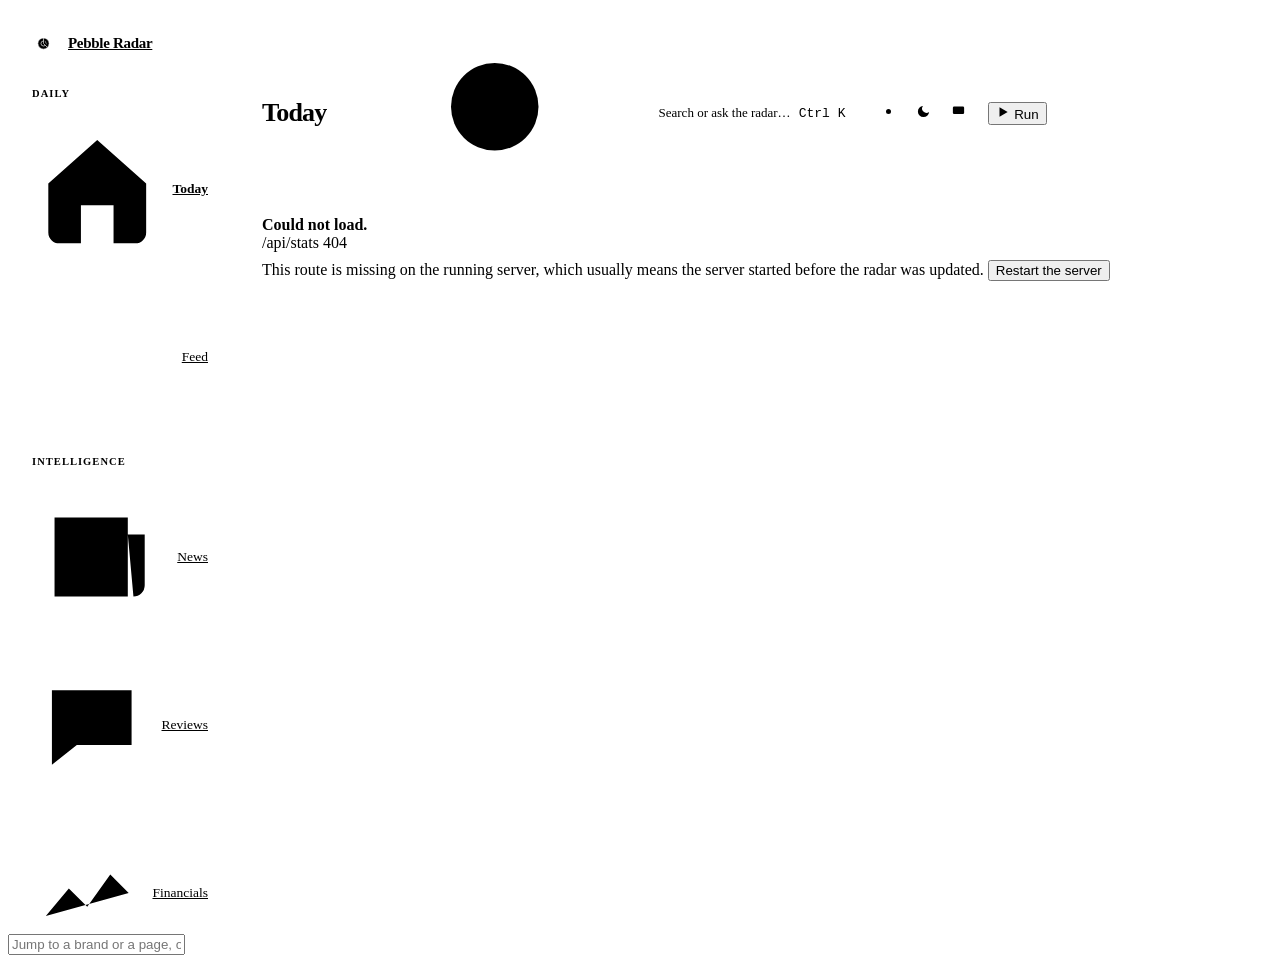
==== commit 88bdaa04: "Nazar: multi-sector hub, live-data layer, glass UI, per-sector perspective Hub (nazar/): one radar c" ====
--- a/radar/static/index.html
+++ b/radar/static/index.html
@@ -4,130 +4,57 @@
 <meta charset="utf-8">
 <meta name="viewport" content="width=device-width, initial-scale=1">
 <title>Pebble Radar</title>
-<link rel="icon" href="data:image/svg+xml,%3Csvg xmlns=%22http://www.w3.org/2000/svg%22 viewBox=%220 0 24 24%22%3E%3Crect width=%2224%22 height=%2224%22 rx=%226%22 fill=%22%232a78d6%22/%3E%3Cg fill=%22none%22 stroke=%22%23fff%22 stroke-width=%222%22 stroke-linecap=%22round%22%3E%3Ccircle cx=%2212%22 cy=%2212%22 r=%227%22/%3E%3Ccircle cx=%2212%22 cy=%2212%22 r=%223%22/%3E%3Cpath d=%22M12 5v7l4.5 4.5%22/%3E%3C/g%3E%3C/svg%3E">
+<meta name="description" content="Competitor radar: live store, price, news, review and market intelligence for one sector.">
+<link rel="icon" href="data:image/svg+xml,%3Csvg xmlns=%22http://www.w3.org/2000/svg%22 viewBox=%220 0 24 24%22%3E%3Crect width=%2224%22 height=%2224%22 rx=%226%22 fill=%22%232a6fe0%22/%3E%3Cg fill=%22none%22 stroke=%22%23fff%22 stroke-width=%222%22 stroke-linecap=%22round%22%3E%3Ccircle cx=%2212%22 cy=%2212%22 r=%227%22/%3E%3Ccircle cx=%2212%22 cy=%2212%22 r=%223%22/%3E%3Cpath d=%22M12 5v7l4.5 4.5%22/%3E%3C/g%3E%3C/svg%3E">
+<link rel="preconnect" href="https://fonts.googleapis.com"><link rel="preconnect" href="https://fonts.gstatic.com" crossorigin>
+<link href="https://fonts.googleapis.com/css2?family=Inter:wght@400;500;600;700&family=Plus+Jakarta+Sans:wght@400;500;600;700;800&display=swap" rel="stylesheet">
+<link rel="stylesheet" href="/static/theme.css">
 <style>
-/* ---------- tokens ---------- */
-:root{
-  --bg:#f9f9f7; --surface:#fcfcfb; --surface-2:#f1f0ec; --line:#e1e0d9; --axis:#c3c2b7;
-  --ink:#0b0b0b; --ink-2:#52514e; --muted:#898781;
-  --accent:#2a78d6; --accent-ink:#fff;
-  --s1:#2a78d6; --s2:#eb6834; --s3:#1baf7a; --s4:#eda100; --s5:#e87ba4; --s6:#008300; --s7:#6250d6; --s8:#e34948;
-  --good:#0ca30c; --warn:#fab219; --serious:#ec835a; --critical:#d03b3b; --up:#006300;
-  --seq1:#1c5cab; --seq2:#2a78d6; --seq3:#5598e7; --seq4:#86b6ef; --seq5:#cde2fb;
-  --shadow:0 1px 2px rgba(0,0,0,.05),0 8px 24px -16px rgba(0,0,0,.25);
-  --r:12px; --nav:220px;
-}
-:root[data-theme="dark"], :root[data-theme="auto"][data-dark="1"]{
-  --bg:#0d0d0d; --surface:#1a1a19; --surface-2:#232321; --line:#2c2c2a; --axis:#383835;
-  --ink:#f0efec; --ink-2:#c3c2b7; --muted:#898781;
-  --accent:#3987e5; --accent-ink:#fff;
-  --s1:#3987e5; --s2:#d95926; --s3:#199e70; --s4:#c98500; --s5:#d55181; --s6:#008300; --s7:#9085e9; --s8:#e66767;
-  --up:#0ca30c;
-  --seq1:#184f95; --seq2:#256abf; --seq3:#3987e5; --seq4:#6da7ec; --seq5:#9ec5f4;
-  --shadow:0 1px 2px rgba(0,0,0,.4),0 8px 24px -16px rgba(0,0,0,.8);
-}
-/* ---------- base ---------- */
-*{box-sizing:border-box} html,body{height:100%}
-body{margin:0;background:var(--bg);color:var(--ink);font:14px/1.5 -apple-system,BlinkMacSystemFont,"Segoe UI",Inter,Roboto,sans-serif;-webkit-font-smoothing:antialiased}
-a{color:inherit;text-decoration:none} a:hover{text-decoration:underline}
-h1,h2,h3{margin:0;font-weight:600;letter-spacing:-.01em} h1{font-size:22px} h2{font-size:15px} h3{font-size:13px;color:var(--ink-2)}
-button,input,select{font:inherit;color:inherit}
-button{background:var(--surface);border:1px solid var(--line);border-radius:8px;padding:6px 12px;cursor:pointer;transition:border-color .15s,background .15s}
-button:hover{border-color:var(--axis)} button.primary{background:var(--accent);border-color:var(--accent);color:var(--accent-ink)} button.ghost{border-color:transparent;background:transparent;color:var(--ink-2)} button.ghost:hover{background:var(--surface-2)}
-button.sm{padding:3px 9px;font-size:12px;border-radius:6px}
-input,select{background:var(--surface);border:1px solid var(--line);border-radius:8px;padding:7px 10px} input:focus,select:focus{outline:2px solid color-mix(in srgb,var(--accent) 40%,transparent);border-color:var(--accent)}
-.muted{color:var(--muted)} .ink2{color:var(--ink-2)} .small{font-size:12px} .num{font-variant-numeric:tabular-nums} .right{text-align:right}
-.row{display:flex;align-items:center;gap:8px} .wrap{flex-wrap:wrap} .grow{flex:1} .gap16{gap:16px}
-svg.i{width:18px;height:18px;stroke:currentColor;fill:none;stroke-width:1.75;stroke-linecap:round;stroke-linejoin:round;flex:none}
-/* ---------- shell ---------- */
+/* Page-specific rules only; tokens and shared glass components live in /static/theme.css. */
+:root{--nav:224px}
 .shell{display:grid;grid-template-columns:var(--nav) 1fr;min-height:100%}
-nav{position:sticky;top:0;height:100vh;border-right:1px solid var(--line);background:var(--surface);padding:14px 10px;display:flex;flex-direction:column;gap:2px}
-nav .brand{display:flex;align-items:center;gap:10px;padding:6px 10px 16px;font-weight:600;font-size:15px}
-nav .brand .logo{width:26px;height:26px;border-radius:8px;background:var(--accent);display:grid;place-items:center;color:#fff}
-nav a.item{display:flex;align-items:center;gap:10px;padding:8px 10px;border-radius:8px;color:var(--ink-2)} nav a.item:hover{background:var(--surface-2);text-decoration:none}
-nav a.item.on{background:var(--surface-2);color:var(--ink);font-weight:500}
-nav .bottom{margin-top:auto;padding:10px;font-size:12px;color:var(--muted);display:flex;flex-direction:column;gap:6px}
-.live{display:inline-flex;align-items:center;gap:6px} .dot{width:7px;height:7px;border-radius:50%;background:var(--good)} .dot.off{background:var(--critical)}
-.theme{display:inline-flex;border:1px solid var(--line);border-radius:8px;overflow:hidden} .theme button{border:0;border-radius:0;padding:5px 8px;background:transparent;color:var(--muted)} .theme button.on{background:var(--surface-2);color:var(--ink)}
-main{min-width:0;padding:22px 28px 60px;max-width:1280px}
-.top{display:flex;align-items:center;gap:12px;margin-bottom:18px;flex-wrap:wrap}
-.top .sub{color:var(--muted);font-size:13px}
-.search{display:flex;align-items:center;gap:8px;background:var(--surface);border:1px solid var(--line);border-radius:10px;padding:7px 12px;min-width:260px;color:var(--muted);cursor:text}
-.search kbd{margin-left:auto;font:11px/1 ui-monospace,monospace;border:1px solid var(--line);border-radius:4px;padding:2px 5px;color:var(--muted)}
-/* ---------- cards / grid ---------- */
-.card{background:var(--surface);border:1px solid var(--line);border-radius:var(--r);padding:16px 18px;min-width:0} .card:has(table){overflow-x:auto}
-.card h2{display:flex;flex-wrap:wrap;align-items:center;gap:8px;margin-bottom:12px} .card h2 .hint{font-weight:400;color:var(--muted);font-size:12px;margin-left:auto}
-.grid{display:grid;gap:16px} .grid>*{min-width:0} .g2{grid-template-columns:1fr 1fr} .g3{grid-template-columns:2fr 1fr 1fr} .gauto{grid-template-columns:repeat(auto-fill,minmax(250px,1fr))}
-@media(max-width:1500px){.g3{grid-template-columns:1fr 1fr}} @media(max-width:860px){.g2,.g3{grid-template-columns:1fr} .shell{grid-template-columns:56px 1fr} nav .brand span,nav a.item span,nav .bottom{display:none} nav a.item{justify-content:center;padding:10px} main{padding:16px}}
-.empty{color:var(--muted);font-size:13px;padding:14px 0}
-table{width:100%;border-collapse:collapse;font-size:13px} th{text-align:left;font-weight:500;font-size:11px;color:var(--muted);text-transform:uppercase;letter-spacing:.04em;padding:6px 8px;border-bottom:1px solid var(--line)} td{padding:8px;border-bottom:1px solid var(--line);vertical-align:top} tr:last-child td{border-bottom:0} td.num,th.num{text-align:right}
-.pill{display:inline-flex;align-items:center;gap:5px;border-radius:999px;padding:1px 8px;font-size:11px;font-weight:600;line-height:18px;white-space:nowrap}
-.pill.i9{background:var(--critical);color:#fff} .pill.i7{background:var(--serious);color:#0b0b0b} .pill.i5{background:var(--warn);color:#0b0b0b} .pill.i0{background:var(--surface-2);color:var(--ink-2)}
-.chip{display:inline-block;border:1px solid var(--line);border-radius:999px;padding:1px 8px;font-size:11px;color:var(--ink-2);background:var(--surface);margin:2px 2px 2px 0}
-/* action cards */
-.act{border:1px solid var(--line);border-radius:10px;padding:12px 14px;background:var(--surface);display:grid;gap:6px;transition:opacity .25s}
-.act.gone{opacity:.35}
-.act .meta{display:flex;align-items:center;gap:8px;font-size:12px;color:var(--muted)} .act .meta b{color:var(--ink);font-weight:600}
-.act .t{font-weight:500;font-size:14px} .act .why{color:var(--ink-2);font-size:13px} .act .move{font-size:13px;color:var(--ink-2);padding-left:10px;border-left:2px solid var(--s3)}
-.act .btns{display:flex;gap:6px;margin-top:4px}
-/* feed */
-.fr{display:grid;grid-template-columns:58px 28px 1fr auto;gap:10px;align-items:start;padding:9px 6px;border-bottom:1px solid var(--line);cursor:pointer} .fr:hover{background:var(--surface-2)} .fr .ago{color:var(--muted);font-size:12px;padding-top:2px}
-.fr>div{min-width:0;overflow-wrap:anywhere} .fr .b{font-weight:500} .fr .k{color:var(--muted);font-size:12px} .fr .x{display:none;grid-column:1/-1;padding:4px 6px 8px 96px;color:var(--ink-2);font-size:13px} .fr.open .x{display:block}
-.newpill{position:sticky;top:8px;z-index:3;display:none;margin:0 auto 8px;width:max-content;background:var(--accent);color:#fff;border-radius:999px;padding:4px 12px;font-size:12px;cursor:pointer;box-shadow:var(--shadow)}
-/* brand card */
-.bc{display:grid;gap:8px;cursor:pointer} .bc:hover{border-color:var(--axis);text-decoration:none} .bc .n{font-weight:600;font-size:15px} .bc .stats{display:flex;gap:14px;font-size:12px;color:var(--muted)} .bc .stats b{display:block;color:var(--ink);font-size:14px;font-weight:500}
-/* heatmap */
-.heat td.c{text-align:center;border:2px solid var(--surface);border-radius:4px;color:#fff;min-width:46px;cursor:default;font-size:12px} .heat td.gap{outline:2px dashed var(--s2);outline-offset:-3px} .heat td.e{background:var(--surface-2);color:var(--muted)}
-.legend{display:flex;gap:12px;flex-wrap:wrap;font-size:11px;color:var(--muted);margin-top:8px;align-items:center} .legend i{display:inline-block;width:12px;height:12px;border-radius:3px;vertical-align:-2px;margin-right:4px}
-.bar{display:grid;grid-template-columns:120px 1fr 40px;gap:8px;align-items:center;margin:5px 0;font-size:13px} .bar .tr{height:8px;background:var(--surface-2);border-radius:4px;overflow:hidden} .bar .f{height:100%;background:var(--s1);border-radius:0 4px 4px 0} .bar .v{color:var(--ink-2);text-align:right}
-.tabs{display:flex;gap:4px;border-bottom:1px solid var(--line);margin-bottom:14px;flex-wrap:wrap} .tabs button{white-space:nowrap;border:0;border-radius:0;background:transparent;color:var(--muted);padding:8px 12px;border-bottom:2px solid transparent;margin-bottom:-1px} .tabs button.on{color:var(--ink);border-bottom-color:var(--accent)}
-.answer{white-space:pre-wrap;font-size:13px;line-height:1.55}
-.shot{display:grid;gap:4px;text-align:center;font-size:12px;color:var(--muted)} .shot img{width:100%;aspect-ratio:4/3;object-fit:cover;object-position:top;border-radius:8px;border:1px solid var(--line)}
-/* tooltip, palette, toast */
-.tip{position:fixed;pointer-events:none;background:var(--surface);border:1px solid var(--line);border-radius:8px;padding:8px 10px;font-size:12px;color:var(--ink);z-index:50;display:none;max-width:300px;box-shadow:var(--shadow);white-space:pre-wrap}
-.ov{position:fixed;inset:0;background:rgba(0,0,0,.45);display:none;align-items:flex-start;justify-content:center;padding:12vh 16px;z-index:40} .ov.on{display:flex}
-.pal{width:100%;max-width:640px;background:var(--surface);border:1px solid var(--line);border-radius:14px;box-shadow:var(--shadow);overflow:hidden}
-.pal input{width:100%;border:0;border-bottom:1px solid var(--line);border-radius:0;padding:14px 16px;font-size:15px;background:transparent} .pal input:focus{outline:0}
-.pal .res{max-height:50vh;overflow:auto} .pal .r{display:flex;align-items:center;gap:10px;padding:10px 16px;cursor:pointer;font-size:13px} .pal .r:hover,.pal .r.sel{background:var(--surface-2)} .pal .r .k{margin-left:auto;color:var(--muted);font-size:11px}
-.pal .ans{padding:14px 16px;border-top:1px solid var(--line)}
-.toast{position:fixed;bottom:18px;left:50%;transform:translateX(-50%);background:var(--ink);color:var(--bg);padding:8px 14px;border-radius:999px;font-size:13px;z-index:60;display:none}
-/* intel layer: KPI strip, stories, impact, market segments */
-.kpis{display:grid;grid-template-columns:repeat(auto-fit,minmax(150px,1fr));gap:10px;margin-bottom:16px}
-.kpi{background:var(--surface);border:1px solid var(--line);border-radius:10px;padding:10px 14px;min-width:0} .kpi .l{font-size:11px;color:var(--muted);text-transform:uppercase;letter-spacing:.04em} .kpi .v{font-size:22px;font-weight:600;line-height:1.3;margin-top:2px;overflow-wrap:anywhere} .kpi .s{font-size:12px;color:var(--muted)}
-.story{padding:10px 0;border-bottom:1px solid var(--line);display:grid;gap:5px} .story:last-child{border-bottom:0} .story .meta{display:flex;align-items:center;gap:8px;font-size:12px;color:var(--muted);flex-wrap:wrap} .story .t{font-weight:500} .story .why{color:var(--ink-2);font-size:13px} .story .move{font-size:13px;color:var(--ink-2);padding-left:10px;border-left:2px solid var(--s3)} .story .pubs{display:flex;flex-wrap:wrap;gap:2px;align-items:center} .story .srcs{display:grid;gap:3px;padding:6px 0 0 8px;border-left:2px solid var(--line)}
-.imp{font-size:12px;color:var(--ink-2);display:flex;align-items:center;gap:6px;cursor:help} .dotc{width:8px;height:8px;border-radius:50%;flex:none}
-.seg{border:1px solid var(--line);border-radius:10px;padding:12px 14px;display:grid;gap:4px;background:var(--surface)} .seg .big,.big{font-size:20px;font-weight:600;letter-spacing:-.01em}
-.gwide{grid-template-columns:minmax(0,1.6fr) minmax(0,1fr)} @media(max-width:1100px){.gwide{grid-template-columns:1fr}}
-.mini{height:6px;background:var(--surface-2);border-radius:3px;overflow:hidden;min-width:48px} .mini>div{height:100%;border-radius:3px}
-h3{margin-bottom:6px}
-svg text{fill:var(--muted);font-size:10px}
-@media(max-width:600px){.fr{grid-template-columns:auto auto 1fr} .fr>span.k{display:none} .fr .x{padding-left:6px} .search{min-width:0;flex:1} main{padding:12px} .card{padding:14px}}
-/* ---------- UX layer (see static/ux.js): navigation groups, folding, sorting, collapsing, loading, motion ---------- */
-nav{overflow-y:auto;scrollbar-width:thin} nav .grp{font-size:10.5px;letter-spacing:.08em;text-transform:uppercase;color:var(--muted);padding:12px 10px 4px;user-select:none}
-nav a.item{position:relative;transition:background .12s} nav a.item.on::before{content:"";position:absolute;left:-10px;top:8px;bottom:8px;width:3px;border-radius:0 2px 2px 0;background:var(--accent)}
-@media(max-width:860px){nav .grp{height:1px;padding:0;margin:6px 8px;background:var(--line);overflow:hidden;font-size:0}}
-#view .xkpis{display:grid;grid-template-columns:repeat(auto-fit,minmax(150px,1fr));gap:10px;margin-bottom:16px}
-#view .xk{background:var(--surface);border:1px solid var(--line);border-radius:10px;padding:10px 14px;min-width:0} #view .xk .l{font-size:11px;color:var(--muted);text-transform:uppercase;letter-spacing:.04em} #view .xk .v{font-size:22px;font-weight:600;line-height:1.3;margin-top:2px} #view .xk .s{font-size:12px;color:var(--muted)}
-.card h2{font-size:14px} .card h2 .hint{font-size:11.5px}
+nav{position:sticky;top:0;height:100vh;overflow-y:auto;scrollbar-width:thin;padding:14px 12px 12px;display:flex;flex-direction:column;gap:2px;
+  background:var(--glass);border-right:1px solid var(--glass-line);border-radius:0 30px 30px 0;box-shadow:var(--shadow);
+  -webkit-backdrop-filter:blur(var(--glass-blur)) saturate(1.5);backdrop-filter:blur(var(--glass-blur)) saturate(1.5)}
+nav .brand{display:flex;align-items:center;gap:10px;padding:6px 8px 14px;font-weight:700;font-size:15px;letter-spacing:-.02em;color:var(--ink)} nav .brand:hover{text-decoration:none}
+nav .brand .logo{width:30px;height:30px;border-radius:11px;background:linear-gradient(135deg,var(--accent),var(--accent-2));display:grid;place-items:center;color:#fff;flex:none;box-shadow:0 8px 18px -10px var(--accent)}
+nav .grp{font-size:10.5px;letter-spacing:.1em;text-transform:uppercase;color:var(--muted);padding:14px 12px 5px;user-select:none;font-weight:600}
+nav a.item{display:flex;align-items:center;gap:10px;padding:8px 12px;border-radius:999px;color:var(--ink-2);font-size:13.5px;font-weight:500;transition:background .15s var(--ease),color .15s,transform .15s var(--ease)}
+nav a.item:hover{background:var(--glass-2);text-decoration:none;color:var(--ink);transform:translateX(2px)}
+nav a.item.on{background:var(--glass-strong);color:var(--accent);font-weight:600;box-shadow:var(--shadow-sm)}
+nav .bottom{margin-top:auto;padding:14px 12px 2px;font-size:12px;color:var(--muted);display:grid;gap:3px}
+.live{display:inline-flex;align-items:center;gap:7px} .dot{width:7px;height:7px;border-radius:50%;background:var(--good);box-shadow:0 0 0 3px color-mix(in srgb,var(--good) 18%,transparent);animation:pulse 2.4s ease-in-out infinite} .dot.off{background:var(--critical);box-shadow:0 0 0 3px color-mix(in srgb,var(--critical) 18%,transparent);animation:none}
+@keyframes pulse{0%,100%{box-shadow:0 0 0 3px color-mix(in srgb,var(--good) 18%,transparent)}50%{box-shadow:0 0 0 6px color-mix(in srgb,var(--good) 8%,transparent)}}
+main{min-width:0;padding:22px 30px 70px;max-width:1340px}
+.top{display:flex;align-items:center;gap:10px;margin-bottom:20px;flex-wrap:wrap} .top h1{font-size:26px;font-weight:700;letter-spacing:-.03em} .top .sub{color:var(--muted);font-size:13px;margin-top:2px}
+.search{display:flex;align-items:center;gap:8px;border-radius:999px;padding:8px 14px;min-width:260px;color:var(--muted);cursor:text;font-size:13px;transition:box-shadow .2s var(--ease),transform .2s var(--ease)} .search:hover{box-shadow:var(--shadow-lift);transform:translateY(-1px)} .search kbd{margin-left:auto}
+.theme{display:inline-flex;border-radius:999px;padding:3px;gap:2px} .theme button{border:0;border-radius:999px;padding:6px 9px;background:transparent;color:var(--muted);box-shadow:none} .theme button:hover{transform:none;background:var(--glass-2)} .theme button.on{background:var(--glass-strong);color:var(--ink);box-shadow:var(--shadow-sm)}
+/* brand cards, screenshots, segments, misc */
+.bc{display:grid;gap:8px;cursor:pointer;overflow:hidden} .bc>.row{flex-wrap:wrap;row-gap:4px} .bc .n{min-width:0;overflow-wrap:anywhere} .bc:hover{transform:translateY(-2px);text-decoration:none} .bc .n{font-weight:700;font-size:15px;letter-spacing:-.01em} .bc .stats{display:flex;gap:14px;font-size:12px;color:var(--muted);flex-wrap:wrap} .bc .stats b{display:block;color:var(--ink);font-size:14px;font-weight:600}
+.shot{display:grid;gap:4px;text-align:center;font-size:12px;color:var(--muted)} .shot img{width:100%;aspect-ratio:4/3;object-fit:cover;object-position:top;border-radius:16px;border:1px solid var(--glass-line);box-shadow:var(--shadow-sm)}
+.seg{border-radius:18px;padding:14px 16px;display:grid;gap:4px} .seg .big,.big{font-size:21px;font-weight:700;letter-spacing:-.02em}
+.xmat td.c{text-align:center;font-size:15px;min-width:44px;border-radius:10px} .xmat td.c sub{font-size:10px;margin-left:1px} .xmat th{white-space:nowrap}
+.xq{font-size:13px;padding:7px 12px;margin:5px 0;border-left:3px solid var(--axis);background:var(--glass-2);border-radius:4px 14px 14px 4px} .xq.neg{border-left-color:var(--s8)} .xq.pos{border-left-color:var(--good)}
+.xcl{padding:8px 0;border-bottom:1px solid var(--line)} .xcl:last-child{border-bottom:0}
+.xrep h1{font-size:18px;margin:0 0 6px} .xrep h2{margin:18px 0 8px;font-size:15px} .xrep table{margin:6px 0 10px;font-size:12.5px} .xrep ul{padding-left:20px;margin:4px 0} .xrep hr{border:0;border-top:1px solid var(--line);margin:14px 0} .xrep{line-height:1.6}
+/* the UX layer (static/ux.js): sorting, folding, collapsing, loading, motion */
+.tabs{top:calc(var(--barh,0px) + 8px)}
 th.ux-sort{cursor:pointer;user-select:none;transition:color .12s} th.ux-sort:hover{color:var(--ink)} th.ux-asc::after{content:" ↑";color:var(--accent)} th.ux-desc::after{content:" ↓";color:var(--accent)}
-tr[data-fb]:hover td,tr[data-vb]:hover td,tr[data-go]:hover td,tr[style*="cursor:pointer"]:hover td,tr[style*="cursor: pointer"]:hover td{background:color-mix(in srgb,var(--accent) 6%,transparent)}
+tr[data-fb]:hover td,tr[data-vb]:hover td,tr[data-go]:hover td,tr[style*="cursor:pointer"]:hover td,tr[style*="cursor: pointer"]:hover td{background:var(--accent-soft)}
 .card>h2 .ux-cv{margin-left:6px;opacity:0;transition:opacity .15s,transform .15s;cursor:pointer;color:var(--muted);font-size:12px;line-height:1} .card:hover>h2 .ux-cv{opacity:1} .card.ux-collapsed>h2 .ux-cv{transform:rotate(-90deg);opacity:1}
 .card.ux-collapsed>*:not(h2){display:none!important} .card.ux-collapsed>h2{margin-bottom:0}
-.ux-hide{display:none!important} .ux-more{display:block;width:100%;margin-top:8px;text-align:center;color:var(--ink-2);background:var(--surface-2);border-color:transparent} .ux-more:hover{background:var(--line)}
-.ux-count{display:inline-block;margin-left:6px;border-radius:999px;background:var(--surface-2);color:var(--ink-2);font-size:10.5px;padding:0 6px;font-weight:600;vertical-align:1px}
-#view.ux-in{animation:uxfade .22s ease-out} @keyframes uxfade{from{opacity:0;transform:translateY(4px)}to{opacity:1;transform:none}}
-.skel{display:grid;gap:12px} .skel .ks{display:grid;grid-template-columns:repeat(auto-fit,minmax(150px,1fr));gap:10px} .sk{background:linear-gradient(90deg,var(--surface-2) 25%,var(--surface) 50%,var(--surface-2) 75%);background-size:200% 100%;animation:sksh 1.1s linear infinite;border-radius:10px;border:1px solid var(--line)} @keyframes sksh{to{background-position:-200% 0}} .sk.k{height:66px} .sk.c{height:240px} .sr{position:absolute;width:1px;height:1px;overflow:hidden;clip:rect(0 0 0 0)}
-.tabs{position:sticky;top:0;z-index:5;background:var(--bg);padding-top:4px}
-#view .empty{border:1px dashed var(--line);border-radius:10px;padding:16px;text-align:center}
-.ux-top{position:fixed;right:22px;bottom:22px;z-index:30;width:38px;height:38px;border-radius:50%;background:var(--surface);box-shadow:var(--shadow);display:none;place-items:center;border:1px solid var(--line);font-size:16px;padding:0} .ux-top.on{display:grid}
-.ux-helpbtn{width:30px;height:30px;padding:0;border-radius:50%;border:1px solid var(--line);color:var(--muted);font-weight:600} .ux-helpcard{width:100%;max-width:560px} .ux-helpcard kbd{font:11px/1 ui-monospace,monospace;border:1px solid var(--line);border-radius:4px;padding:2px 5px;background:var(--surface-2)}
+.ux-hide{display:none!important} .ux-more{display:block;width:100%;margin-top:10px;text-align:center;color:var(--ink-2);background:var(--glass-2);border-color:transparent;border-radius:999px} .ux-more:hover{background:var(--glass-strong)}
+.ux-count{display:inline-block;margin-left:6px;border-radius:999px;background:var(--surface-2);color:var(--ink-2);font-size:10.5px;padding:0 7px;font-weight:600;vertical-align:1px;cursor:pointer} .ux-count.on{background:var(--accent);color:var(--accent-ink)}
+#view.ux-in{animation:uxfade .3s var(--ease)} @keyframes uxfade{from{opacity:0;transform:translateY(8px) scale(.995)}to{opacity:1;transform:none}}
+.ux-top{position:fixed;right:22px;bottom:22px;z-index:30;width:42px;height:42px;border-radius:50%;display:none;place-items:center;font-size:16px;padding:0} .ux-top.on{display:grid}
+.ux-helpbtn{width:32px;height:32px;padding:0;border-radius:50%;color:var(--muted);font-weight:600} .ux-helpcard{width:100%;max-width:560px}
 .ux-back{color:var(--accent)}
-.ux-clamp{max-height:480px;overflow:hidden;position:relative} .ux-clamp::after{content:"";position:absolute;left:0;right:0;bottom:0;height:80px;background:linear-gradient(to bottom,transparent,var(--surface))}
-.ux-count{cursor:pointer} .ux-count.on{background:var(--accent);color:#fff}
-button:focus-visible,a:focus-visible,select:focus-visible,input:focus-visible{outline:2px solid color-mix(in srgb,var(--accent) 55%,transparent);outline-offset:2px}
-::-webkit-scrollbar{width:10px;height:10px} ::-webkit-scrollbar-thumb{background:var(--line);border-radius:6px;border:2px solid var(--bg)} ::-webkit-scrollbar-thumb:hover{background:var(--axis)}
-@media(prefers-reduced-motion:reduce){#view.ux-in,.sk{animation:none}}
-@media print{nav,.top .search,#runbtn,.ux-top,.ux-helpbtn,.btns,.ux-more,.theme{display:none!important} .shell{grid-template-columns:1fr} main{max-width:none;padding:0} .card{break-inside:avoid;border-color:#ccc;box-shadow:none}}
+.ux-clamp{max-height:480px;overflow:hidden;position:relative;-webkit-mask-image:linear-gradient(to bottom,#000 calc(100% - 90px),transparent);mask-image:linear-gradient(to bottom,#000 calc(100% - 90px),transparent)}
+@media(prefers-reduced-motion:reduce){#view.ux-in{animation:none} .dot{animation:none}}
+/* responsive shell */
+@media(max-width:1000px){.shell{grid-template-columns:64px 1fr} nav{padding:10px 8px;border-radius:0 22px 22px 0} nav .brand{padding:4px 0 10px;justify-content:center} nav .brand .name,nav a.item span,nav .bottom{display:none} nav .grp{height:1px;padding:0;margin:6px 10px;background:var(--line);overflow:hidden;font-size:0} nav a.item{justify-content:center;padding:10px;border-radius:14px} nav a.item:hover{transform:none} main{padding:16px}}
+@media(max-width:700px){.top{display:grid;grid-template-columns:1fr auto auto;gap:8px} .top>.grow{grid-column:1/-1} .search{min-width:0;grid-column:1/2} .theme{display:none} main{padding:12px} .card{padding:14px 16px} .top h1{font-size:21px} .shell{grid-template-columns:56px 1fr}}
+@media print{nav,.top .search,#runbtn,.ux-top,.ux-helpbtn,.btns,.ux-more,.theme,.tabs{display:none!important} .shell{grid-template-columns:1fr} main{max-width:none;padding:0} .card{break-inside:avoid;border-color:#ccc;box-shadow:none;backdrop-filter:none} .tabpanel[hidden]{display:block} body::before,body::after{display:none}}
 </style>
 </head>
 <body>
@@ -159,8 +86,8 @@
 </defs></svg>
 
 <div class="shell">
-  <nav id="nav">
-    <div class="brand"><div class="logo"><svg class="i" style="width:15px;height:15px;stroke:#fff"><use href="#i-radar"/></svg></div><span>Pebble Radar</span></div>
+  <nav id="nav" aria-label="Sections">
+    <a class="brand" href="#/today"><span class="logo"><svg class="i" style="width:15px;height:15px;stroke:#fff"><use href="#i-radar"/></svg></span><span class="name">Pebble Radar</span></a>
     <div class="grp">Daily</div>
     <a class="item" href="#/today"><svg class="i"><use href="#i-home"/></svg><span>Today</span></a>
     <a class="item" href="#/feed"><svg class="i"><use href="#i-feed"/></svg><span>Feed</span></a>
@@ -179,30 +106,31 @@
     <a class="item" href="#/briefs"><svg class="i"><use href="#i-doc"/></svg><span>Briefs</span></a>
     <a class="item" href="#/reports"><svg class="i"><use href="#i-chart"/></svg><span>Reports</span></a>
     <a class="item" href="#/strategy"><svg class="i"><use href="#i-target"/></svg><span>Strategy</span></a>
-    <a class="item" href="#/settings" style="margin-top:8px"><svg class="i"><use href="#i-cog"/></svg><span>Settings</span></a>
+    <div class="grp">System</div>
+    <a class="item" href="#/settings"><svg class="i"><use href="#i-cog"/></svg><span>Settings</span></a>
     <div class="bottom">
       <span class="live"><span class="dot" id="dot"></span><span id="livetxt">connecting</span></span>
       <span id="sweep"></span>
-      <div class="theme" id="theme">
+    </div>
+  </nav>
+  <main>
+    <header class="top">
+      <div class="grow"><h1 id="title">Today</h1><div class="sub" id="subtitle"></div></div>
+      <div class="search" id="searchbtn" role="button" tabindex="0"><svg class="i"><use href="#i-search"/></svg><span>Search or ask the radar…</span><kbd>Ctrl K</kbd></div>
+      <div class="theme" id="theme" aria-label="Theme">
         <button data-t="light" title="Light"><svg class="i" style="width:15px;height:15px"><use href="#i-sun"/></svg></button>
         <button data-t="dark" title="Dark"><svg class="i" style="width:15px;height:15px"><use href="#i-moon"/></svg></button>
         <button data-t="auto" title="Follow system"><svg class="i" style="width:15px;height:15px"><use href="#i-auto"/></svg></button>
       </div>
-    </div>
-  </nav>
-  <main>
-    <div class="top">
-      <div class="grow"><h1 id="title">Today</h1><div class="sub" id="subtitle"></div></div>
-      <div class="search" id="searchbtn"><svg class="i"><use href="#i-search"/></svg><span>Search or ask the radar…</span><kbd>Ctrl K</kbd></div>
       <button class="primary" id="runbtn" title="Sweep the stores now"><span class="row"><svg class="i" style="width:14px;height:14px"><use href="#i-play"/></svg> Run</span></button>
-    </div>
+    </header>
     <div id="view"></div>
   </main>
 </div>
 
 <div class="tip" id="tip"></div>
 <div class="ov" id="ov"><div class="pal">
-  <input id="palq" placeholder="Jump to a brand, a page, or ask a question…  (Enter to ask)">
+  <input id="palq" placeholder="Jump to a brand or a page, or ask a question…  (Enter asks)">
   <div class="res" id="palres"></div>
   <div class="ans answer" id="palans" style="display:none"></div>
 </div></div>
@@ -282,6 +210,13 @@
   catch(e){if(e instanceof Stale)return;const is404=/ 404$/.test(e.message);v.innerHTML=`<div class="card"><b>Could not load.</b><div class="muted small">${esc(e.message)}</div>${is404?`<div class="small" style="margin-top:8px">This route is missing on the running server, which usually means the server started before the radar was updated. ${STATS&&STATS.hosted?"In cloud mode, push the update so Vercel redeploys.":'<button class="sm" data-restart>Restart the server</button>'}</div>`:""}</div>`;}
   buildBanner();}
 function head(t,s){$("#title").textContent=t;$("#subtitle").innerHTML=s||"";}
+/* long pages are split into tabs: the open tab is remembered per page and, where the route has no other parameter, kept in the hash (#/market/money) */
+let TABS=null;
+function tabbed(v,sections,o={}){const r=route();const want=(o.useHash!==false&&param())||sessionStorage.getItem("tab:"+r)||sections[0].key;const on=sections.find(s=>s.key===want)||sections[0];
+  v.innerHTML=`${o.before||""}<div class="tabs" role="tablist">${sections.map(s=>`<button role="tab" aria-selected="${s.key===on.key}" class="${s.key===on.key?"on":""}" data-tab="${esc(s.key)}">${esc(s.label)}${s.count!=null?`<span class="ux-count">${s.count}</span>`:""}</button>`).join("")}</div>${sections.map(s=>`<section class="tabpanel" data-panel="${esc(s.key)}" ${s.key===on.key?"":"hidden"}>${s.html}</section>`).join("")}${o.after||""}`;
+  const show=k=>{sessionStorage.setItem("tab:"+r,k);if(o.useHash!==false)history.replaceState(null,"","#/"+r+"/"+k);v.querySelectorAll("[data-tab]").forEach(b=>{const on=b.dataset.tab===k;b.classList.toggle("on",on);b.setAttribute("aria-selected",on);});v.querySelectorAll(":scope > .tabpanel").forEach(p=>p.hidden=p.dataset.panel!==k);if(o.onshow)o.onshow(k);};
+  v.querySelectorAll("[data-tab]").forEach(b=>b.onclick=()=>show(b.dataset.tab));TABS={route:r,show};return on.key;}
+const showTab=k=>{if(TABS&&TABS.route===route())TABS.show(k);};
 /* the server reports whether the code on disk is newer than the process serving it; offer a one-click restart */
 function buildBanner(){const b=STATS&&STATS.build;let el=$("#buildbar");if(!b||!b.stale||b.hosted){if(el)el.remove();return;}
   if(!el){el=document.createElement("div");el.id="buildbar";el.className="card";el.style.cssText="border-color:var(--s4);margin-bottom:12px;display:flex;gap:12px;align-items:center;flex-wrap:wrap";$("#view").parentNode.insertBefore(el,$("#view"));}
@@ -301,17 +236,6 @@
   <div class="btns"><button class="sm" data-st="done"><span class="row"><svg class="i" style="width:13px;height:13px"><use href="#i-check"/></svg> Done</span></button><button class="sm ghost" data-st="snoozed"><span class="row"><svg class="i" style="width:13px;height:13px"><use href="#i-clock"/></svg> Later</span></button>${e.brand&&!isSignal?`<a class="muted small" style="margin-left:auto;align-self:center" href="#/brand/${encodeURIComponent(e.brand)}">brand page →</a>`:""}</div></div>`;}
 function bindActs(root){root.querySelectorAll(".act [data-st]").forEach(b=>b.onclick=async()=>{const c=b.closest(".act");const r=await post(`/api/${c.dataset.kind}s/${c.dataset.id}/status`,{status:b.dataset.st});if(r.scope==="browser")TRI.add(c.dataset.kind+c.dataset.id);c.classList.add("gone");setTimeout(()=>c.remove(),400);toast((b.dataset.st==="done"?"Marked done":"Snoozed")+(r.scope==="browser"?" · remembered in this browser":""));});}
 
-async function vTodayClassic(v){const d=await api("/api/today");const dt=new Date();d.actions=d.actions.filter(e=>isOpen("event",e.id));d.signals=d.signals.filter(s=>isOpen("signal",s.id));head("Today",`${dt.toLocaleDateString("en-IN",{weekday:"long",day:"numeric",month:"long"})}${d.festival?` · ${esc(d.festival[0])} in ${d.festival[1]} days`:""}${d.last_sweep?` · stores swept ${ago(d.last_sweep.at)}`:""}`);
-  const radar=(await api("/api/radar")).slice(0,18);
-  v.innerHTML=`<div class="grid g3">
-    <div style="display:grid;gap:16px;align-content:start">
-      <div class="card"><h2>Act on <span class="hint">${d.actions.length} open · ${d.done_7d} done this week</span></h2><div id="acts" style="display:grid;gap:10px">${d.actions.map(e=>actCard(e,false)).join("")||'<div class="empty">Nothing urgent. The radar will add cards here as rivals move.</div>'}</div></div>
-      <div class="card"><h2>Signals <span class="hint">cross-event rules</span></h2><div id="sigs" style="display:grid;gap:10px">${d.signals.map(s=>actCard(s,true)).join("")||'<div class="empty">No open signals.</div>'}</div></div>
-    </div>
-    <div class="card" style="align-self:start"><h2>Threat radar <span class="hint">7 days</span></h2>${ring(radar)}<div class="legend"><span><i style="background:var(--s2)"></i>hot</span><span><i style="background:var(--s4)"></i>active</span><span><i style="background:var(--s1)"></i>quiet</span><span>· size = events · nearer P = hotter</span></div></div>
-    <div class="card" style="align-self:start"><h2>Changed in 24h</h2>${d.by_brand.length?d.by_brand.slice(0,14).map(b=>`<a class="row" style="padding:7px 0;border-bottom:1px solid var(--line)" href="#/brand/${encodeURIComponent(b.brand)}"><b style="min-width:92px">${esc(b.brand)}${b.self?' <span class="muted small">you</span>':""}</b><span class="grow small ink2">${Object.entries(b.kinds).sort((a,c)=>c[1]-a[1]).slice(0,3).map(([k,c])=>`${c} ${kind(k)}`).join(" · ")}</span>${pill(b.max_importance)}</a>`).join(""):'<div class="empty">Quiet day so far.</div>'}</div>
-  </div>`;
-  bindActs(v);v.querySelectorAll(".rb").forEach(g=>g.onclick=()=>location.hash="#/brand/"+encodeURIComponent(g.dataset.brand));}
 
 const KINDS=["new_product","hidden_product","price_drop","price_rise","discount_started","sale_started","stock_out","restock","bestseller_move","new_collection","delisted","news","social","video","search_trend","review_surge","complaint","hiring","homepage_change","page_change","visual_change","stack_change","app_update","app_rating_change","app_growth","watch_price_change","watch_status_change","watch_page_change","new_ad","new_domain","blog","discount_ended","renamed","theme_change","store_unreachable"];
 function feedRow(e){return`<div class="fr" data-id="${e.id}"><span class="ago">${ago(e.created_at)}</span>${pill(e.importance)}<div><span class="b">${esc(e.brand)}</span> <span class="k">${esc(kind(e.kind))}</span><div>${esc(e.title)} ${ext(e.url)}</div></div><span class="k">${esc(e.source)}</span><div class="x">${e.so_what&&!e.so_what.includes(e.title.slice(0,40))?`<div>${esc(e.so_what)}</div>`:""}${e.counter_move&&e.counter_move!=="No action"?`<div class="move" style="margin-top:4px;padding-left:10px;border-left:2px solid var(--s3)">${esc(e.counter_move)}</div>`:""}${e.detail?`<div class="muted small" style="margin-top:4px">${esc(e.detail.slice(0,400))}</div>`:""}<div class="row" style="margin-top:6px"><a class="small" href="#/brand/${encodeURIComponent(e.brand)}">brand page →</a></div></div></div>`;}
@@ -339,7 +263,7 @@
    <div id="t-bs" class="card" style="display:none"><table><tr><th>#</th><th>Product</th><th class="num">Price</th><th>Stock</th></tr>${d.bestsellers.map(b=>`<tr><td class="num">${b.rank}</td><td><a href="${esc(b.url)}" target="_blank" rel="noopener">${esc(b.title)}</a></td><td class="num">${inr(b.price)}</td><td>${b.available?"in stock":`<span style="color:var(--s8)">out</span>`}</td></tr>`).join("")||`<tr><td colspan=4 class="muted">${d.shopify?"No best-seller collection found for this store.":"Best-seller ranks come from the brand's own store; "+esc(name)+" has none on the radar."}</td></tr>`}</table></div>
    <div id="t-in" style="display:none" class="grid g2">
      <div class="card"><h2>Launch evidence</h2>${d.launch?`<div class="small ink2">${d.launch.why.map(w=>`<div style="padding:4px 0;border-bottom:1px solid var(--line)">${esc(w)}</div>`).join("")}</div>`:'<div class="empty">Nothing in the last 14 days.</div>'}</div>
-     <div class="card"><h2>Companion app</h2>${myApps.length?`<table>${myApps.map(a=>`<tr><td><a href="https://play.google.com/store/apps/details?id=${esc(a.package)}" target="_blank" rel="noopener">${esc(a.name)}</a></td><td class="num">${a.rating} ★</td><td class="num">${fmt(a.ratings_count)} ratings</td><td class="num">${esc(a.downloads)}</td><td class="muted small">${esc(a.updated_on)}</td></tr>`).join("")}</table>`:'<div class="empty">No app configured. Add package ids under <code>apps:</code> in competitors.yaml.</div>'}</div>
+     <div class="card"><h2>Companion app</h2>${myApps.length?`<table>${myApps.map(a=>`<tr><td>${typeof appLink==="function"?appLink(a):esc(a.name)} <span class="muted small">${typeof appStore==="function"?esc(appStore(a)):""}</span></td><td class="num">${a.rating} ★</td><td class="num">${fmt(a.ratings_count)} ratings</td><td class="num">${esc(a.downloads)}</td><td class="muted small">${esc(a.updated_on)}</td></tr>`).join("")}</table>`:'<div class="empty">No app configured. Add package ids under <code>apps:</code> in competitors.yaml.</div>'}</div>
      <div class="card"><h2>Complaint themes <span class="hint">1-2★ reviews</span></h2>${pp?Object.entries(pp.themes).map(([t,c])=>`<div class="bar"><span>${esc(t)}</span><div class="tr"><div class="f" style="width:${c/Math.max(...Object.values(pp.themes))*100}%;background:var(--s4)"></div></div><span class="v">${c}</span></div>`).join("")+`<div class="small muted" style="margin-top:8px">“${esc(Object.values(pp.examples)[0]||"")}”</div>`:'<div class="empty">No low-star reviews captured yet.</div>'}</div>
      <div class="card"><h2>Homepage today</h2>${shot?`<a class="shot" href="${esc(shot.src)}" target="_blank"><img src="${esc(shot.src)}" alt="homepage"><span>${esc(shot.taken_at.slice(0,10))}${shot.diff_pct!=null?` · ${shot.diff_pct}% changed vs previous`:""}</span></a>`:'<div class="empty">No screenshot yet (daily tier).</div>'}</div>
    </div>
@@ -391,28 +315,19 @@
       <div class="row wrap" style="margin-top:8px;gap:18px;font-size:13px"><span><b>${st.pebble_skus}</b> Pebble SKUs ${st.pebble_min?`(₹${fmt(st.pebble_min)}–₹${fmt(st.pebble_max)})`:""}</span><span><b>${st.rivals}</b> rival brands</span><span>field median <b>₹${fmt(st.field_median)}</b></span><span><b>${st.global}</b> global products</span>${st.subscription_mandatory?`<span><b>${st.subscription_mandatory}</b> need a subscription</span>`:""}${st.independent_evidence?`<span><b>${st.independent_evidence}</b> with independent accuracy evidence</span>`:""}</div></div>
     ${w.length?`<div class="card"><h2>Watchlist <span class="hint">from the Competitors sheet · live price every 30 min where a page exists</span></h2><table><tr><th>Product</th><th class="num">Live price</th><th class="num">Sheet</th><th class="num">12-mo cost</th><th>Status</th><th>Evidence</th><th>Origin</th></tr>${w.map(r=>`<tr style="${r.self?"background:color-mix(in srgb,var(--accent) 8%,transparent)":""}"><td>${r.url?`<a href="${esc(r.url)}" target="_blank" rel="noopener">${esc(r.name)}</a>`:esc(r.name)}<div class="small muted">${esc(r.brand)} ${subChip(r)}${r.note?` · ${esc(r.note)}`:""}</div></td><td class="num">${r.price?"₹"+fmt(r.price):"–"}${r.live?` <span class="small" style="color:${r.delta_pct<0?"var(--up)":r.delta_pct>0?"var(--s8)":"var(--muted)"}">${r.delta_pct?(r.delta_pct>0?"+":"")+r.delta_pct+"%":"live"}</span>`:'<div class="small muted">sheet</div>'}</td><td class="num muted">${r.sheet_price?"₹"+fmt(r.sheet_price):"–"}</td><td class="num">${r.tco12&&r.sub_monthly?"₹"+fmt(r.tco12):'<span class="muted">–</span>'}</td><td class="small">${esc(r.status||"")}</td><td>${evChip(r.evidence)}</td><td class="small muted">${esc(r.origin||"")}</td></tr>`).join("")}</table></div>`:""}
     <div class="card"><h2>Store SKUs in this segment <span class="hint">best-seller ranked where the store exposes it</span></h2>${store.length?`<table><tr><th>Product</th><th>Brand</th><th class="num">Price</th><th>Stock</th><th class="num">Best-seller #</th></tr>${store.slice(0,60).map(r=>`<tr><td><a href="${esc(r.url)}" target="_blank" rel="noopener">${esc(r.name.slice(0,70))}</a></td><td>${esc(r.brand)}</td><td class="num">₹${fmt(r.price)}${r.compare_at&&r.compare_at>r.price?` <s class="muted">₹${fmt(r.compare_at)}</s>`:""}</td><td class="small">${r.status==="on sale"?"in stock":`<span style="color:var(--s8)">out</span>`}</td><td class="num muted">${r.rank||""}</td></tr>`).join("")}</table>`:'<div class="empty">No store SKUs classified here yet.</div>'}</div>
-    <div class="card"><h2>Segment pulse <span class="hint">14 days</span></h2>${d.pulse.map(feedRow).join("")||'<div class="empty">Nothing in this segment in the last 14 days.</div>'}</div>
+    <div class="card"><h2>Segment pulse <span class="hint">14 days</span></h2><div id="segpulse">${d.pulse.map(feedRow).join("")||'<div class="empty">Nothing in this segment in the last 14 days.</div>'}</div></div>
    </div>`;
   v.querySelectorAll(".tabs button").forEach(b=>b.onclick=()=>{location.hash="#/segment/"+b.dataset.k;});}
 
 const seqc=n=>n>=21?"var(--seq1)":n>=11?"var(--seq2)":n>=6?"var(--seq3)":n>=3?"var(--seq4)":"var(--seq5)";
-async function vPricing(v){head("Pricing","Pebble against the field: price gaps, nearest rival SKUs, white space");const [bench,m,ws,par]=await Promise.all([api("/api/benchmark"),api("/api/matches"),api("/api/whitespace"),api("/api/channels/parity").catch(()=>[])]);
-  v.innerHTML=`<div class="grid" style="grid-template-columns:1fr">
-   ${typeof parityCard==="function"?parityCard(par):""}
-   ${m.undercuts.length?`<div class="card" style="border-color:var(--s8)"><h2>Undercut this week</h2>${m.undercuts.map(u=>`<div class="act"><div class="t">${esc(u.brand)} is ${u.pct_below}% below your ${esc(u.self_title.slice(0,60))}</div><div class="why">${esc(u.rival_title.slice(0,90))} at ${inr(u.rival_price)} vs Pebble ${inr(u.self_price)}</div></div>`).join("")}</div>`:""}
-   <div class="card"><h2>Pebble vs the field <span class="hint">median price per category · red = Pebble dearer</span></h2><table><tr><th>Category</th><th class="num">Pebble median</th><th class="num">Field median</th><th class="num">Gap</th><th class="num">Pebble SKUs</th><th class="num">Field SKUs</th><th class="num">Field in stock</th><th class="num">Field avg discount</th></tr>${bench.map(r=>`<tr><td>${esc(r.category)}</td><td class="num">${r.self.median_price?inr(r.self.median_price):'<span class="muted">none</span>'}</td><td class="num">${inr(r.field.median_price)}</td><td class="num" style="color:${r.price_gap_pct==null?"var(--muted)":r.price_gap_pct>10?"var(--s8)":r.price_gap_pct<-10?"var(--up)":"inherit"}">${r.price_gap_pct==null?"–":(r.price_gap_pct>0?"+":"")+r.price_gap_pct+"%"}</td><td class="num">${r.self.skus}</td><td class="num">${r.field.skus}</td><td class="num">${r.field.in_stock_pct}%</td><td class="num">${r.field.avg_discount_pct}%</td></tr>`).join("")}</table></div>
-   <div class="card"><h2>White space <span class="hint">competitor SKUs per category × price band · dashed = Pebble has none · small = Pebble SKUs</span></h2>${ws.categories.length?`<table class="heat"><tr><th>Category</th>${ws.bands.map(b=>`<th class="num">₹${b}</th>`).join("")}</tr>${ws.categories.map(c=>`<tr><td>${esc(c)}</td>${ws.bands.map(b=>{const x=ws.cells[c+"|"+b];return x?`<td class="c ${x.gap?"gap":""}" style="background:${seqc(x.competitors)}" data-tip="${esc(c)} @ ₹${b}\n${esc(x.brands.join(", "))}\n${esc(x.examples.join("\n"))}">${x.competitors}${x.self?`<sup style="opacity:.85"> ${x.self}</sup>`:""}</td>`:'<td class="c e">·</td>';}).join("")}</tr>`).join("")}</table><div class="legend"><span><i style="background:var(--seq5)"></i>1-2</span><span><i style="background:var(--seq4)"></i>3-5</span><span><i style="background:var(--seq3)"></i>6-10</span><span><i style="background:var(--seq2)"></i>11-20</span><span><i style="background:var(--seq1)"></i>21+</span></div>`:'<div class="empty">Waiting for the first store sweep.</div>'}</div>
-   <div class="card"><h2>Price position <span class="hint">each Pebble SKU and its nearest rival SKUs</span></h2>${m.matches.length?`<table><tr><th>Pebble SKU</th><th class="num">₹</th><th>Nearest rivals</th><th class="num">Avg gap</th></tr>${m.matches.map(x=>`<tr><td><a href="${esc(x.self_url)}" target="_blank" rel="noopener">${esc(x.self_title.slice(0,44))}</a><div class="muted small">${esc(x.category)}</div></td><td class="num">${fmt(x.self_price)}</td><td>${x.matches.map(r=>`<div class="small"><a href="${esc(r.url)}" target="_blank" rel="noopener">${esc(r.brand)}: ${esc(r.title.slice(0,40))}</a> <span class="muted">${inr(r.price)}${r.available?"":" · out"}</span></div>`).join("")}</td><td class="num" style="color:${x.avg_gap_pct==null?"var(--muted)":x.avg_gap_pct>10?"var(--s8)":x.avg_gap_pct<-10?"var(--up)":"inherit"}">${x.avg_gap_pct==null?"–":(x.avg_gap_pct>0?"+":"")+x.avg_gap_pct+"%"}</td></tr>`).join("")}</table>`:'<div class="empty">Needs a store sweep.</div>'}</div></div>`;}
-
-async function vMarketSensors(v){head("Market","demand, creators, apps, complaints, stacks and visuals across the sector");const [dem,inf,apps,pain,stack,shots]=await Promise.all([api("/api/search_demand"),api("/api/influencers?limit=15"),api("/api/app_health"),api("/api/review_pain_points"),api("/api/techstack"),api("/api/screenshots")]);
-  const share=Object.entries(dem.brand_share).filter(([b])=>b!=="Sector").slice(0,8),mx=Math.max(1,...share.map(([,c])=>c));const seeds=Object.entries(dem.seeds).filter(([k])=>!STATS.brands.some(b=>k.toLowerCase().startsWith(b.name.toLowerCase())));const seen=new Set();
-  v.innerHTML=`<div class="grid g2">
-   <div class="card"><h2>Search demand <span class="hint">Google autocomplete</span></h2>${share.length?share.map(([b,c])=>`<div class="bar"><span>${esc(b)}</span><div class="tr"><div class="f" style="width:${c/mx*100}%"></div></div><span class="v">${c}</span></div>`).join("")+'<div class="legend">suggestions mentioning each brand</div>'+seeds.map(([k,s])=>`<div class="small" style="margin-top:8px"><b>${esc(k)}</b><div class="ink2">${s.slice(0,8).map(x=>esc(x.q)).join(" · ")}</div></div>`).join(""):'<div class="empty">Runs with the 30-minute tier.</div>'}</div>
-   <div class="card"><h2>Creators <span class="hint">YouTube, by views</span></h2>${inf.length?`<table><tr><th>Channel</th><th class="num">Videos</th><th class="num">Views</th><th>Covers</th></tr>${inf.map(r=>`<tr><td><a href="${esc(r.url)}" target="_blank" rel="noopener">${esc(r.channel)}</a>${r.owned_by?' <span class="pill i0">brand channel</span>':""}${r.covers_pebble?' <span class="pill i0">covers Pebble</span>':""}</td><td class="num">${r.videos}</td><td class="num">${fmt(r.views)}</td><td class="small muted">${Object.entries(r.brands).map(([b,c])=>`${esc(b)}×${c}`).join(", ")}</td></tr>`).join("")}</table>`:'<div class="empty">Runs with the 30-minute tier.</div>'}</div>
-   <div class="card"><h2>Companion apps <span class="hint">Google Play</span></h2>${apps.length?`<table><tr><th>App</th><th class="num">Rating</th><th class="num">Ratings</th><th class="num">Installs</th><th>Updated</th></tr>${apps.map(a=>`<tr><td>${esc(a.brand)} · <a href="https://play.google.com/store/apps/details?id=${esc(a.package)}" target="_blank" rel="noopener">${esc(a.name)}</a></td><td class="num">${a.rating} <span class="small" style="color:${a.rating_delta<0?"var(--s8)":a.rating_delta>0?"var(--up)":"var(--muted)"}">${a.rating_delta?(a.rating_delta>0?"+":"")+a.rating_delta:""}</span></td><td class="num">${fmt(a.ratings_count)}${a.ratings_gained?` <span class="small muted">+${fmt(a.ratings_gained)}</span>`:""}</td><td class="num">${esc(a.downloads)}</td><td class="small muted">${esc(a.updated_on)}</td></tr>`).join("")}</table>`:'<div class="empty">Runs with the daily tier.</div>'}</div>
-   <div class="card"><h2>Pain points <span class="hint">themes in rivals' 1-2★ reviews</span></h2>${pain.length?pain.slice(0,8).map(p=>`<div style="padding:8px 0;border-bottom:1px solid var(--line)"><div class="row"><b>${esc(p.brand)}</b><span class="muted small">${p.low_star_reviews} low-star</span></div><div>${Object.entries(p.themes).slice(0,4).map(([t,c])=>`<span class="chip">${esc(t)} ×${c}</span>`).join("")}</div><div class="small muted">“${esc((Object.values(p.examples)[0]||"").slice(0,140))}”</div></div>`).join(""):'<div class="empty">Needs the daily review sweep.</div>'}</div>
-   <div class="card"><h2>Tech stack</h2>${stack.length?`<table><tr><th>Brand</th><th>Theme</th><th>Apps</th></tr>${stack.map(r=>`<tr><td>${esc(r.brand)}</td><td class="small muted">${esc(r.theme)}</td><td>${r.apps.map(a=>`<span class="chip">${esc(a)}</span>`).join("")}</td></tr>`).join("")}</table>`:'<div class="empty">Runs with the daily tier.</div>'}</div>
-   <div class="card"><h2>Visual watch <span class="hint">daily homepage screenshots</span></h2><div class="grid" style="grid-template-columns:repeat(auto-fill,minmax(120px,1fr))">${shots.filter(s=>!seen.has(s.brand)&&seen.add(s.brand)).map(s=>`<a class="shot" href="${esc(s.src)}" target="_blank"><img src="${esc(s.src)}" alt="${esc(s.brand)}" loading="lazy"><span>${esc(s.brand)}${s.diff_pct!=null?` · <b style="color:${s.diff_pct>=12?"var(--s2)":"inherit"}">${s.diff_pct}%</b>`:""}</span></a>`).join("")||'<div class="empty">Screenshots arrive with the daily tier.</div>'}</div></div></div>`;}
+async function vPricing(v){if(!(STATS&&STATS.self))return vPricingNews(v);head("Pricing","Pebble against the field: price gaps, nearest rival SKUs, white space, marketplace parity");const [bench,m,ws,par]=await Promise.all([api("/api/benchmark"),api("/api/matches"),api("/api/whitespace"),api("/api/channels/parity").catch(()=>[])]);
+  const undercut=m.undercuts.length?`<div class="card" style="border-color:var(--s8)"><h2>Undercut this week <span class="hint">${m.undercuts.length} rival SKUs priced below yours</span></h2><div class="grid gauto">${m.undercuts.map(u=>`<div class="act"><div class="t">${esc(u.brand)} is ${u.pct_below}% below your ${esc(u.self_title.slice(0,60))}</div><div class="why">${esc(u.rival_title.slice(0,90))} at ${inr(u.rival_price)} vs Pebble ${inr(u.self_price)}</div></div>`).join("")}</div></div>`:"";
+  const bench_=`<div class="card"><h2>Pebble vs the field <span class="hint">median price per category · red = Pebble dearer</span></h2><table><tr><th>Category</th><th class="num">Pebble median</th><th class="num">Field median</th><th class="num">Gap</th><th class="num">Pebble SKUs</th><th class="num">Field SKUs</th><th class="num">Field in stock</th><th class="num">Field avg discount</th></tr>${bench.map(r=>`<tr><td>${esc(r.category)}</td><td class="num">${r.self.median_price?inr(r.self.median_price):'<span class="muted">none</span>'}</td><td class="num">${inr(r.field.median_price)}</td><td class="num" style="color:${r.price_gap_pct==null?"var(--muted)":r.price_gap_pct>10?"var(--s8)":r.price_gap_pct<-10?"var(--up)":"inherit"}">${r.price_gap_pct==null?"–":(r.price_gap_pct>0?"+":"")+r.price_gap_pct+"%"}</td><td class="num">${r.self.skus}</td><td class="num">${r.field.skus}</td><td class="num">${r.field.in_stock_pct}%</td><td class="num">${r.field.avg_discount_pct}%</td></tr>`).join("")}</table></div>`;
+  const ws_=`<div class="card"><h2>White space <span class="hint">competitor SKUs per category × price band · dashed = Pebble has none · small = Pebble SKUs</span></h2>${ws.categories.length?`<table class="heat"><tr><th>Category</th>${ws.bands.map(b=>`<th class="num">₹${b}</th>`).join("")}</tr>${ws.categories.map(c=>`<tr><td>${esc(c)}</td>${ws.bands.map(b=>{const x=ws.cells[c+"|"+b];return x?`<td class="c ${x.gap?"gap":""}" style="background:${seqc(x.competitors)}" data-tip="${esc(c)} @ ₹${b}\n${esc(x.brands.join(", "))}\n${esc(x.examples.join("\n"))}">${x.competitors}${x.self?`<sup style="opacity:.85"> ${x.self}</sup>`:""}</td>`:'<td class="c e">·</td>';}).join("")}</tr>`).join("")}</table><div class="legend"><span><i style="background:var(--seq5)"></i>1-2</span><span><i style="background:var(--seq4)"></i>3-5</span><span><i style="background:var(--seq3)"></i>6-10</span><span><i style="background:var(--seq2)"></i>11-20</span><span><i style="background:var(--seq1)"></i>21+</span></div>`:'<div class="empty">Waiting for the first store sweep.</div>'}</div>`;
+  const pos_=`<div class="card"><h2>Price position <span class="hint">each Pebble SKU and its nearest rival SKUs</span></h2>${m.matches.length?`<table><tr><th>Pebble SKU</th><th class="num">₹</th><th>Nearest rivals</th><th class="num">Avg gap</th></tr>${m.matches.map(x=>`<tr><td><a href="${esc(x.self_url)}" target="_blank" rel="noopener">${esc(x.self_title.slice(0,44))}</a><div class="muted small">${esc(x.category)}</div></td><td class="num">${fmt(x.self_price)}</td><td>${x.matches.map(r=>`<div class="small"><a href="${esc(r.url)}" target="_blank" rel="noopener">${esc(r.brand)}: ${esc(r.title.slice(0,40))}</a> <span class="muted">${inr(r.price)}${r.available?"":" · out"}</span></div>`).join("")}</td><td class="num" style="color:${x.avg_gap_pct==null?"var(--muted)":x.avg_gap_pct>10?"var(--s8)":x.avg_gap_pct<-10?"var(--up)":"inherit"}">${x.avg_gap_pct==null?"–":(x.avg_gap_pct>0?"+":"")+x.avg_gap_pct+"%"}</td></tr>`).join("")}</table>`:'<div class="empty">Needs a store sweep.</div>'}</div>`;
+  const parity_=(typeof parityCard==="function"?parityCard(par):"")||'<div class="empty">No marketplace listing has been matched to a store SKU yet. Amazon.in and Flipkart are read every 6 hours.</div>';
+  tabbed(v,[{key:"field",label:"Pebble vs the field",html:`<div class="grid" style="grid-template-columns:1fr">${undercut}${bench_}</div>`,count:m.undercuts.length||null},{key:"whitespace",label:"White space",html:ws_},{key:"position",label:"Price position",html:pos_,count:m.matches.length||null},{key:"parity",label:"Marketplace parity",html:parity_}]);}
+
 
 async function vBriefs(v){head("Briefs","auto-written daily and weekly summaries");const rows=await api("/api/briefs");
   v.innerHTML=`<div class="row" style="margin-bottom:14px"><button class="primary" id="wb">Write weekly brief</button><button id="db">Write daily brief</button><span class="muted small">${STATS.ai?`${STATS.provider==="gemini"?"Gemini":"Claude"} writes it`:"Heuristic digest · add GEMINI_API_KEY or ANTHROPIC_API_KEY for a written brief"}</span></div><div class="grid" style="grid-template-columns:1fr">${rows.map(b=>`<div class="card"><h2>${b.period==="7d"?"Weekly":"Daily"} <span class="hint">${esc(b.created_at.slice(0,16).replace("T"," "))}</span></h2><div class="answer">${esc(b.body)}</div></div>`).join("")||'<div class="empty">No brief yet.</div>'}</div>`;
@@ -426,13 +341,15 @@
    <tr><td>Run from here</td><td>${H.can_run?'<span class="pill i0">on</span> <span class="small muted">queues a GitHub Actions run</span>':'<span class="muted">add GITHUB_TOKEN (fine-grained, Actions: write) to the Vercel project</span>'}</td></tr>
    ${H.telegram_webhook?'<tr><td>Telegram bot</td><td><button class="sm" id="tgc">Connect the bot to this site</button></td></tr>':""}
   </table><div class="small muted" style="margin-top:8px">Done / Later is remembered per browser here. To change what is tracked, edit config/competitors.yaml on GitHub: the push starts a sweep.</div></div>`;}
-async function vSettings(v){head("Settings","runs, integrations, exports");const s=await api("/api/stats");STATS=s;const H=s.hosted;
+async function vSettings(v){head("Settings","runs, integrations, exports");const [s,ids]=await Promise.all([api("/api/stats"),api("/api/ids").catch(()=>({}))]);STATS=s;const H=s.hosted;
+  const cov=ids&&ids.brands?`<tr><td>Identifiers</td><td class="small">${["apps","ios","wikipedia","sec_cik","ticker"].filter(k=>ids[k]!=null).map(k=>`${({apps:"Play",ios:"App Store",wikipedia:"Wikipedia",sec_cik:"SEC",ticker:"ticker"})[k]} <b>${ids[k]}</b>/${ids.brands}`).join(" · ")} <button class="sm ghost" id="idres" title="Find App Store ids, Play packages, Wikipedia titles and SEC CIKs for every brand now">↻ resolve</button></td></tr>`:"";
   v.innerHTML=`<div class="grid g2">${H?cloudCard(H):""}
    <div class="card"><h2>Collectors</h2><div class="row wrap" style="margin-bottom:10px">${["fast","medium","slow","all"].map(t=>`<button data-run="${t}">Run ${t}</button>`).join("")}</div><table><tr><th>Tier</th><th>Last run</th><th class="num">Seconds</th><th>New events</th></tr>${["fast","medium","slow"].map(t=>{const r=s.last_runs[t];return`<tr><td>${t}</td><td>${r?esc(r.at.slice(0,16).replace("T"," ")):'<span class="muted">never</span>'}</td><td class="num">${r?r.seconds:"–"}</td><td class="small muted">${r?Object.entries(r.counts).map(([k,c])=>`${k} ${c}`).join(", "):""}</td></tr>`;}).join("")}</table><div class="small muted" style="margin-top:8px">${H?"On GitHub Actions: fast every 15 min (stores) · medium hourly (news, social, video, search) · slow daily at 09:00 IST (pages, reviews, apps, screenshots, ads, domains)":"fast = every 10 min (stores) · medium = 30 min (news, social, video, search) · slow = daily (pages, reviews, apps, screenshots, ads, domains)"}</div></div>
-   <div class="card"><h2>Integrations</h2><table><tr><td>AI layer</td><td>${s.ai?`<span class="pill i0">${s.provider==="gemini"?"Gemini":"Claude"} · ${esc(s.model)}</span>`:`<span class="muted">heuristic · set GEMINI_API_KEY or ANTHROPIC_API_KEY ${H?"in GitHub secrets (scoring) and the Vercel project (chat)":"in .env"}</span>`}</td></tr><tr><td>Telegram</td><td>${s.telegram?'<span class="pill i0">connected</span>':'<span class="muted">set TELEGRAM_BOT_TOKEN and TELEGRAM_CHAT_ID</span>'}</td></tr><tr><td>Alert threshold</td><td>${s.threshold}/10</td></tr><tr><td>Database</td><td class="small muted">${s.products} SKUs · ${s.events_total} events</td></tr><tr><td>Config</td><td class="small muted">${H?"config/competitors.yaml on GitHub · the next sweep uses it":"config/competitors.yaml · restart after editing"}</td></tr></table></div>
-   <div class="card"><h2>Recent collector runs</h2><table><tr><th>Collector</th><th>Brand</th><th>Finished</th><th class="num">Events</th><th>Note</th></tr>${s.runs.slice(0,15).map(r=>`<tr><td>${esc(r.collector)}</td><td>${esc(r.brand)}</td><td class="small muted">${esc(r.finished_at.slice(11,16))}</td><td class="num">${r.events}</td><td class="small" style="color:${r.ok?"var(--muted)":"var(--s8)"}">${r.ok?"ok":esc(r.note)}</td></tr>`).join("")}</table></div>
-   <div class="card"><h2>Export CSV</h2><div class="row wrap">${["events","products","price_history","signals","matches","reviews","videos","search_suggestions","app_metrics","financials","quotes","attention","trending","news","channel_listings","channel_history","voice","region_interest","sales","reports"].map(t=>`<a class="chip" href="/api/export/${t}.csv">${t}</a>`).join("")}</div><h2 style="margin-top:16px">Theme</h2><div class="row"><button data-th="light">Light</button><button data-th="dark">Dark</button><button data-th="auto">Follow system</button></div></div></div>`;
-  v.querySelectorAll("[data-run]").forEach(b=>b.onclick=async()=>{const r=await post("/api/run?tier="+b.dataset.run);toast(r.message||(r.busy?"A sweep is already running; this one was not started":`${b.dataset.run} sweep started`));});v.querySelectorAll("[data-th]").forEach(b=>b.onclick=()=>applyTheme(b.dataset.th));
+   <div class="card"><h2>Integrations</h2><table><tr><td>AI layer</td><td>${s.ai?`<span class="pill i0">${s.provider==="gemini"?"Gemini":"Claude"} · ${esc(s.model)}</span>`:`<span class="muted">heuristic · set GEMINI_API_KEY or ANTHROPIC_API_KEY ${H?"in GitHub secrets (scoring) and the Vercel project (chat)":"in .env"}</span>`}</td></tr><tr><td>Telegram</td><td>${s.telegram?'<span class="pill i0">connected</span>':'<span class="muted">set TELEGRAM_BOT_TOKEN and TELEGRAM_CHAT_ID</span>'}</td></tr>${cov}<tr><td>Alert threshold</td><td>${s.threshold}/10</td></tr><tr><td>Database</td><td class="small muted">${s.products} SKUs · ${s.events_total} events</td></tr><tr><td>Config</td><td class="small muted">${H?"config/competitors.yaml on GitHub · the next sweep uses it":"config/competitors.yaml · restart after editing"}</td></tr></table></div>
+   <div class="card"><h2>Recent collector runs</h2><table><tr><th>Collector</th><th>Brand</th><th>Finished</th><th class="num">Events</th><th>Note</th></tr>${s.runs.slice(0,15).map(r=>`<tr><td>${esc(r.collector)}</td><td>${esc(r.brand)}</td><td class="small muted">${esc(r.finished_at.slice(11,16))}</td><td class="num">${r.events}</td><td class="small" style="color:${r.ok?"var(--muted)":"var(--s8)"};max-width:360px" title="${esc(r.note||"")}">${r.ok?"ok":esc(String(r.note||"").replace(/HTTPSConnectionPool\([^)]*\): Max retries exceeded with url: \S+ \(Caused by /,"").slice(0,140))}</td></tr>`).join("")}</table></div>
+   <div class="card"><h2>Export CSV</h2><div class="row wrap">${["events","products","price_history","signals","matches","reviews","videos","search_suggestions","app_metrics","financials","quotes","attention","trending","news","channel_listings","channel_history","voice","region_interest","sales","reports"].map(t=>`<a class="chip" href="/api/export/${t}.csv">${t}</a>`).join("")}</div></div></div>`;
+  v.querySelectorAll("[data-run]").forEach(b=>b.onclick=async()=>{const r=await post("/api/run?tier="+b.dataset.run);toast(r.message||(r.busy?"A sweep is already running; this one was not started":`${b.dataset.run} sweep started`));});
+  const ir=$("#idres");if(ir)ir.onclick=()=>collectNow("resolve",ir);
   const tg=$("#tgc");if(tg)tg.onclick=async()=>{try{const r=await post("/api/telegram/connect");toast(r.telegram&&r.telegram.ok?"Bot connected: send it /help on Telegram":"Telegram said: "+String(r.telegram&&r.telegram.description||"no answer"));}catch(e){toast("Could not connect: "+e.message);}};}
 
 /* ---------- command palette ---------- */
@@ -501,7 +418,7 @@
 /* ---------- Today: KPI strip, actions with ₹ impact, pressure, stories, listed movers ---------- */
 async function vToday(v){const d=await api("/api/today");const dt=new Date();d.actions=d.actions.filter(e=>isOpen("event",e.id));d.signals=d.signals.filter(s=>isOpen("signal",s.id));head("Today",`${dt.toLocaleDateString("en-IN",{weekday:"long",day:"numeric",month:"long"})}${d.festival?` · ${esc(d.festival[0])} in ${d.festival[1]} days`:""}${d.last_sweep?` · stores swept ${ago(d.last_sweep.at)}`:""}`);
   const radar=(await api("/api/radar")).slice(0,18);const k=d.kpis||{};
-  v.innerHTML=`<div class="kpis">${kpi("Open actions",d.actions.length,`${d.done_7d} done this week`)}${kpi("Changes 24h",fmt(k.events_24h),"every sensor")}${kpi("News 7d",fmt(k.stories_7d),"articles, two aggregators")}${kpi("At risk, 30d",cr(k.risk_30d)+"<span class='small muted'>/mo</span>",`upside ${cr(k.upside_30d)}/mo · model`,k.risk_30d>0?"var(--s8)":"")}${kpi("Money moves 7d",fmt(k.money_7d),"filings, facts, shares")}${kpi("On the shelf",fmt(k.listings_live||0),`<a href="#/channels">Pebble live in ${k.pebble_qc_cities||0} q-commerce cities</a>`)}${kpi("Buyer voice 7d",fmt(k.voice_7d||0),`<a href="#/voice">${k.voice_neg_7d||0}% negative</a>`)}${kpi(d.festival?esc(d.festival[0].split(" / ")[0]):"Next sale",d.festival?`${d.festival[1]}<span class='small muted'> days</span>`:"–","sale calendar")}</div>
+  v.innerHTML=`<div class="kpis">${kpi("Open actions",d.actions.length,`${d.done_7d} done this week`)}${kpi("Changes 24h",fmt(k.events_24h),"every sensor")}${kpi("News 7d",fmt(k.stories_7d),"articles, two aggregators")}${kpi("At risk, 30d",cr(k.risk_30d)+"<span class='small muted'>/mo</span>",`upside ${cr(k.upside_30d)}/mo · model`,k.risk_30d>0?"var(--s8)":"")}${kpi("On the shelf",fmt(k.listings_live||0),`<a href="#/channels">${esc((STATS&&STATS.self)||"Pebble")} live in ${k.pebble_qc_cities||0} q-commerce cities</a>`)}${kpi("Buyer voice 7d",fmt(k.voice_7d||0),`<a href="#/voice">${k.voice_neg_7d||0}% negative</a>`)}${kpi(d.festival?esc(d.festival[0].split(" / ")[0]):"Next sale",d.festival?`${d.festival[1]}<span class='small muted'> days</span>`:"–","sale calendar")}</div>
   <div class="grid gwide">
     <div style="display:grid;gap:16px;align-content:start">
       <div class="card"><h2>Act on <span class="hint">${d.actions.length} open · ${d.done_7d} done this week</span></h2><div id="acts" style="display:grid;gap:10px">${d.actions.map(e=>actCard(e,false)).join("")||'<div class="empty">Nothing urgent. The radar will add cards here as rivals move.</div>'}</div></div>
@@ -515,7 +432,7 @@
   </div>
   <div class="grid g2" style="margin-top:16px">
     <div class="card"><h2>Stories this week <span class="hint"><a href="#/news">all news →</a></span></h2>${(d.stories||[]).map(s=>storyCard(s)).join("")||'<div class="empty">No news clustered yet.</div>'}</div>
-    <div class="card"><h2>Listed rivals <span class="hint">share-price moves · <a href="#/financials">financials →</a></span></h2>${(d.movers||[]).length?d.movers.map(e=>`<div class="act"><div class="meta">${pill(e.importance)}<b>${esc(e.brand)}</b><span>${ago(e.created_at)}</span></div><div class="t">${esc(e.title)} ${ext(e.url)}</div><div class="why">${esc(e.so_what||e.detail||"")}</div></div>`).join(""):'<div class="empty">No listed parent moved 5% or more in the last two days. The daily tier reads Titan, Garmin, Zepp Health, Alphabet, Samsung and Palred.</div>'}</div>
+    <div class="card"><h2>Listed rivals <span class="hint">share-price moves · <a href="#/financials">financials →</a></span></h2>${(d.movers||[]).length?d.movers.map(e=>`<div class="act"><div class="meta">${pill(e.importance)}<b>${esc(e.brand)}</b><span>${ago(e.created_at)}</span></div><div class="t">${esc(e.title)} ${ext(e.url)}</div><div class="why">${esc(e.so_what||e.detail||"")}</div></div>`).join(""):'<div class="empty">No listed parent moved 5% or more in the last two days. Closing prices of every listed parent in this sector are read daily.</div>'}</div>
   </div>`;
   bindActs(v);v.querySelectorAll(".rb").forEach(g=>g.onclick=()=>location.hash="#/brand/"+encodeURIComponent(g.dataset.brand));}
 
@@ -550,7 +467,7 @@
 async function finDetail(brand,host){host.innerHTML='<div class="empty">Loading…</div>';const p=await api("/api/financials/"+encodeURIComponent(brand));const q=p.quote;
   const rs=p.revenue_series.map(s=>({label:s.period,value:s.value,conf:s.confidence}));const ps=p.profit_series.map(s=>({label:s.period,value:s.value,conf:s.confidence}));const cur=(p.revenue||{}).currency||"INR",unit=(p.revenue||{}).unit||"crore";
   host.innerHTML=`<div class="card" style="border-color:var(--accent)"><h2>${esc(p.brand)} <span class="muted" style="font-weight:400">${esc(p.entity||"")}${p.hq?" · "+esc(p.hq):""}${p.founded?" · est. "+p.founded:""}</span><span class="hint"><button class="sm ghost" id="fdx">close</button></span></h2>
-   ${p.notes?`<div class="small ink2" style="margin-bottom:10px">${esc(p.notes)}</div>`:""}${p.investors.length?`<div style="margin-bottom:10px"><span class="small muted">Backers:</span> ${p.investors.map(i=>`<span class="chip">${esc(i)}</span>`).join("")}</div>`:""}
+   ${p.notes?`<div class="small ink2" style="margin-bottom:10px">${esc(p.notes)}</div>`:""}${typeof fundChips==="function"?fundChips(p.fundamentals):""}${p.investors.length?`<div style="margin-bottom:10px"><span class="small muted">Backers:</span> ${p.investors.map(i=>`<span class="chip">${esc(i)}</span>`).join("")}</div>`:""}
    <div class="row wrap small" style="margin-bottom:10px;gap:10px">${p.segment_revenue?`<span class="chip" data-tip="${esc(p.segment_revenue.source)}">wearables segment ${money(p.segment_revenue.value,p.segment_revenue.currency,p.segment_revenue.unit)} (${esc(p.segment_revenue.period)})</span>`:""}${p.scale_vs_pebble?`<span class="chip">${p.scale_vs_pebble}× Pebble (${p.scale_basis})</span>`:p.scale_basis==="parent"?`<span class="chip">group figures, not comparable</span>`:""}<span class="grow"></span><a href="#/brand/${encodeURIComponent(p.brand)}">brand page →</a><a href="#/news" data-nb="${esc(p.brand)}">news →</a>${p.links&&p.links.sec?`<a href="${esc(p.links.sec)}" target="_blank" rel="noopener">SEC filings ↗</a>`:""}${p.links&&p.links.yahoo?`<a href="${esc(p.links.yahoo)}" target="_blank" rel="noopener">Yahoo Finance ↗</a>`:""}${p.links&&p.links.wikipedia?`<a href="${esc(p.links.wikipedia)}" target="_blank" rel="noopener">Wikipedia ↗</a>`:""}</div>
    <div class="grid g3" style="grid-template-columns:1fr 1fr 1fr">
     <div><h3>Revenue <span class="muted small">${cur==="INR"?"₹ crore":cur+" million"}</span></h3>${colChart(rs,{fmtv:v=>cur==="INR"?fmt(v):money(v,cur,unit)})}</div>
@@ -565,43 +482,57 @@
 async function vFinancials(v){head("Financials","the companies behind the brands: revenue, profit, funding, valuation, share price");const d=await api("/api/financials");const st=d.stats||{};
   const comparable=d.brands.filter(p=>p.revenue_inr_cr&&(p.self||p.scale_basis==="company"||p.scale_basis==="segment")).map(p=>({brand:p.brand,self:p.self,v:p.self?p.revenue_inr_cr:p.scale_basis==="segment"&&p.segment_revenue?Math.round(p.segment_revenue.value*(p.segment_revenue.currency==="INR"?1:p.segment_revenue.currency==="USD"?8.4:9.2)):p.revenue_inr_cr,basis:p.scale_basis,conf:(p.revenue||{}).confidence})).sort((a,b)=>b.v-a.v);
   const growth=d.brands.filter(p=>p.revenue_growth_pct!=null).sort((a,b)=>b.revenue_growth_pct-a.revenue_growth_pct);const ft=d.funding_timeline||[];
-  v.innerHTML=`<div class="kpis">${kpi("Companies with revenue",fmt(st.with_revenue),"of "+d.brands.length)}${kpi("From filings",fmt(st.filings),"SEC EDGAR, authoritative")}${kpi("Listed parents",fmt(st.listed),"daily share price")}${kpi("Figures on file",fmt(st.facts),"seeds + filings + news")}${kpi("Funding events",fmt(ft.length),"rounds and valuations on file")}</div>
+  const before=`<div class="kpis">${kpi("Companies with revenue",fmt(st.with_revenue),"of "+d.brands.length)}${kpi("From filings",fmt(st.filings),"SEC EDGAR, authoritative")}${kpi("Listed parents",fmt(st.listed),"daily share price")}${kpi("Figures on file",fmt(st.facts),"seeds + filings + news")}${kpi("Funding events",fmt(ft.length),"rounds and valuations on file")}</div>
   <div class="row wrap small muted" style="margin:-6px 0 12px"><span>${d.last_run&&d.last_run.at?lastRunLine(d.last_run):"EDGAR, Yahoo Finance and the money-news extractor run in the daily tier"}</span><span class="grow"></span><button class="sm ghost" id="fref" title="Read SEC EDGAR, share prices and money news now">↻ refresh financials</button></div>
-  <div id="findetail"></div>
-  <div class="grid" style="grid-template-columns:1fr">
-   <div class="grid g3">
-    <div class="card"><h2>Scale vs Pebble <span class="hint">latest revenue in ₹ crore · segment where a group is on file</span></h2>${bars(comparable.slice(0,14),{label:r=>r.brand+(r.basis==="segment"?" (segment)":""),value:r=>r.v,fmtv:v=>"₹"+fmt(v)+" cr",color:r=>r.self?"var(--accent)":r.conf==="filing"?"var(--good)":"var(--s1)",link:r=>"#/financials/"+encodeURIComponent(r.brand)})}<div class="small muted" style="margin-top:6px">USD and EUR converted at rough FX for scale only · ${comparable.length?"estimates drawn lighter in the table":""}</div></div>
+  <div id="findetail"></div>`;
+  const overview=`<div class="grid g3">
+    <div class="card"><h2>Scale vs Pebble <span class="hint">latest revenue in ₹ crore · segment where a group is on file</span></h2>${bars(comparable.slice(0,14),{label:r=>r.brand+(r.basis==="segment"?" (segment)":""),value:r=>r.v,fmtv:v=>"₹"+fmt(v)+" cr",color:r=>r.self?"var(--accent)":r.conf==="filing"?"var(--good)":"var(--s1)",link:r=>"#/financials/"+encodeURIComponent(r.brand)})}<div class="small muted" style="margin-top:6px">USD and EUR converted at rough FX for scale only${comparable.length?" · estimates drawn lighter in the table":""}</div></div>
     <div class="card"><h2>Growth <span class="hint">latest year over the one before</span></h2>${bars(growth.slice(0,14),{label:r=>r.brand,value:r=>Math.abs(r.revenue_growth_pct),fmtv:v=>v+"%",color:r=>r.revenue_growth_pct<0?"var(--s8)":r.self?"var(--accent)":"var(--good)",link:r=>"#/financials/"+encodeURIComponent(r.brand)})}${growth.length?"":'<div class="small muted">Needs two annual figures per company (seeds or filings).</div>'}</div>
-    <div class="card"><h2>Funding and valuations <span class="hint">newest first · every brand</span></h2>${ft.length?`<table><tr><th>When</th><th>Brand</th><th>What</th><th class="num">Amount</th></tr>${ft.slice(0,14).map(t=>`<tr><td class="small">${esc(String(t.period))}</td><td><a href="#/financials/${encodeURIComponent(t.brand)}">${esc(t.brand)}</a></td><td class="small">${esc(kind(t.metric))} ${confChip(t.confidence)}</td><td class="num">${t.url?`<a href="${esc(t.url)}" target="_blank" rel="noopener">${esc(t.label)}</a>`:esc(t.label)}</td></tr>`).join("")}</table>`:'<div class="empty">No rounds on file yet. The money-news extractor adds them as the press reports raises.</div>'}</div>
+    <div class="card"><h2>Funding and valuations <span class="hint">newest first</span></h2>${ft.length?`<table><tr><th>When</th><th>Brand</th><th>What</th><th class="num">Amount</th></tr>${ft.slice(0,14).map(t=>`<tr><td class="small">${esc(String(t.period))}</td><td><a href="#/financials/${encodeURIComponent(t.brand)}">${esc(t.brand)}</a></td><td class="small">${esc(kind(t.metric))} ${confChip(t.confidence)}</td><td class="num">${t.url?`<a href="${esc(t.url)}" target="_blank" rel="noopener">${esc(t.label)}</a>`:esc(t.label)}</td></tr>`).join("")}</table>`:'<div class="empty">No rounds on file yet. The money-news extractor adds them as the press reports raises.</div>'}</div>
    </div>
-   ${d.recent.length?`<div class="card"><h2>Money moves <span class="hint">7 days</span></h2><div class="grid gauto">${d.recent.slice(0,6).map(e=>`<div class="act"><div class="meta">${pill(e.importance)}<b>${esc(e.brand)}</b><span>${esc(kind(e.kind))}</span><span style="margin-left:auto">${ago(e.created_at)}</span></div><div class="t">${esc(e.title)} ${ext(e.url)}</div></div>`).join("")}</div></div>`:""}
-   <div class="card"><h2>Peers <span class="hint">click a row for the series and every source · INR in crore, USD/EUR in millions (B = billions)</span></h2><table><tr><th>Brand · company</th><th>Ownership</th><th class="num">Revenue</th><th class="num">YoY</th><th class="num">Net result</th><th class="num">Valuation / funding</th><th class="num">× Pebble</th><th class="num">Share price</th><th>Figure</th></tr>${d.brands.map(finRow).join("")}</table>
-    <div class="legend" style="margin-top:10px">${Object.entries(CONF).map(([k,[l,c]])=>`<span><i style="background:${c}"></i>${l}</span>`).join("")}<span>· when sources disagree the most trustworthy wins · group figures of global parents are not comparable with Indian D2C brands · “× Pebble” uses Pebble’s revenue estimate in config/market.yaml</span></div></div>
-   ${d.listed.length?`<div class="card"><h2>Listed parents <span class="hint">closing price, Yahoo Finance · 52-week position</span></h2><div class="grid gauto">${d.listed.map(p=>{const q=p.quote;return`<div class="act" data-fb="${esc(p.brand)}" style="cursor:pointer"><div class="meta"><b>${esc(p.brand)}</b><span>${esc(q.ticker)}</span><span style="margin-left:auto">${esc(q.day)}</span></div><div class="t">${fmt(q.close)} ${esc(q.currency)} <span class="small" style="color:${sgn(q.change_pct)}">${pct(q.change_pct)} today</span> <span class="small" style="color:${sgn(q.change_30d_pct)}">${pct(q.change_30d_pct)} 30d</span></div><div class="tr" style="height:6px;background:var(--surface-2);border-radius:3px;position:relative"><div style="position:absolute;left:${q.pos52||0}%;top:-3px;width:12px;height:12px;border-radius:50%;background:var(--accent);transform:translateX(-6px)"></div></div><div class="row small muted"><span>${fmt(q.low52)}</span><span class="grow" style="text-align:center">52-week range</span><span>${fmt(q.high52)}</span></div></div>`;}).join("")}</div></div>`:""}
-  </div>`;
+   ${d.recent.length?`<div class="card" style="margin-top:16px"><h2>Money moves <span class="hint">7 days</span></h2><div class="grid gauto">${d.recent.slice(0,6).map(e=>`<div class="act"><div class="meta">${pill(e.importance)}<b>${esc(e.brand)}</b><span>${esc(kind(e.kind))}</span><span style="margin-left:auto">${ago(e.created_at)}</span></div><div class="t">${esc(e.title)} ${ext(e.url)}</div></div>`).join("")}</div></div>`:""}
+   ${d.listed.length?`<div class="card" style="margin-top:16px"><h2>Listed parents <span class="hint">closing price, Yahoo Finance · 52-week position · click for the series</span></h2><div class="grid gauto">${d.listed.map(p=>{const q=p.quote;return`<div class="act" data-fb="${esc(p.brand)}" style="cursor:pointer"><div class="meta"><b>${esc(p.brand)}</b><span>${esc(q.ticker)}</span><span style="margin-left:auto">${esc(q.day)}</span></div><div class="t">${fmt(q.close)} ${esc(q.currency)} <span class="small" style="color:${sgn(q.change_pct)}">${pct(q.change_pct)} today</span> <span class="small" style="color:${sgn(q.change_30d_pct)}">${pct(q.change_30d_pct)} 30d</span></div><div class="tr" style="height:6px;background:var(--surface-2);border-radius:3px;position:relative"><div style="position:absolute;left:${q.pos52||0}%;top:-3px;width:12px;height:12px;border-radius:50%;background:var(--accent);transform:translateX(-6px)"></div></div><div class="row small muted"><span>${fmt(q.low52)}</span><span class="grow" style="text-align:center">52-week range</span><span>${fmt(q.high52)}</span></div></div>`;}).join("")}</div></div>`:""}`;
+  const peers=`<div class="card"><h2>Peers <span class="hint">click a row for the series and every source · INR in crore, USD/EUR in millions (B = billions)</span></h2><table><tr><th>Brand · company</th><th>Ownership</th><th class="num">Revenue</th><th class="num">YoY</th><th class="num">Net result</th><th class="num">Valuation / funding</th><th class="num">× Pebble</th><th class="num">Share price</th><th>Figure</th></tr>${d.brands.map(finRow).join("")}</table>
+    <div class="legend" style="margin-top:10px">${Object.entries(CONF).map(([k,[l,c]])=>`<span><i style="background:${c}"></i>${l}</span>`).join("")}<span>· when sources disagree the most trustworthy wins · group figures of global parents are not comparable with Indian D2C brands · “× Pebble” uses Pebble’s revenue estimate in config/market.yaml</span></div></div>`;
+  tabbed(v,[{key:"overview",label:"Overview",html:overview},{key:"peers",label:"Peers",html:peers,count:d.brands.length}],{before,useHash:false});
   v.querySelectorAll("[data-fb]").forEach(r=>r.onclick=()=>finDetail(r.dataset.fb,$("#findetail")));$("#fref").onclick=()=>collectNow("financials",$("#fref"));
   if(param())finDetail(param(),$("#findetail"));}
 
-/* ---------- Market: size, share of signal, pressure, then the sensors ---------- */
-async function vMarket(v){const [sz,sh,pr]=await Promise.all([api("/api/market/size"),api("/api/market/share"),api("/api/market/pressure?days=30")]);await vMarketSensors(v);head("Market","market size, share of signal, money at stake, then demand, creators, apps, complaints, stacks and visuals");
-  const segs=sz.segments.filter(s=>s.show);const names={watch:"Watches",earbuds:"Earbuds",band:"Bands",ring:"Rings",speaker:"Speakers",charger:"Chargers"};
+/* a neutral sector (no home brand, no storefront to sweep): pricing is what the news says about prices, grouped by brand */
+async function vPricingNews(v){head("Pricing","no storefront to sweep in this sector; pricing is read from the news");const [d,ws]=await Promise.all([api("/api/news?days=30&topic=pricing&sort=newest"),api("/api/whitespace").catch(()=>({categories:[]}))]);
+  const by={};(d.stories||[]).forEach(s=>{(by[s.brand]=by[s.brand]||[]).push(s);});const brands=Object.entries(by).sort((a,b)=>b[1].length-a[1].length);
+  const kpis=`<div class="kpis">${kpi("Price stories",fmt((d.stories||[]).length),"30 days · topic: pricing")}${kpi("Brands moving price",brands.length,"named in a price story")}${kpi("Articles",fmt((d.stats||{}).articles),"all topics, 30 days")}</div>`;
+  const news_=brands.length?`<div class="grid gauto" style="grid-template-columns:repeat(auto-fill,minmax(340px,1fr))">${brands.map(([b,st])=>`<div class="card"><h2><a href="#/brand/${encodeURIComponent(b)}">${esc(b)}</a> <span class="hint">${st.length} price ${st.length===1?"story":"stories"}</span></h2>${st.slice(0,6).map(s=>storyCard(s,{noBrand:true})).join("")}</div>`).join("")}</div>`
+    :'<div class="empty">No price story in the last 30 days. The news collectors tag pricing headlines as they land (every 30 minutes).</div>';
+  const ws_=ws.categories&&ws.categories.length?`<div class="card"><h2>White space <span class="hint">competitor SKUs per category × price band</span></h2><table class="heat"><tr><th>Category</th>${ws.bands.map(b=>`<th class="num">₹${b}</th>`).join("")}</tr>${ws.categories.map(c=>`<tr><td>${esc(c)}</td>${ws.bands.map(b=>{const x=ws.cells[c+"|"+b];return x?`<td class="c" style="background:${seqc(x.competitors)}">${x.competitors}</td>`:'<td class="c e">·</td>';}).join("")}</tr>`).join("")}</table></div>`
+    :'<div class="empty">No storefront catalogue in this sector, so there is no price ladder to map. Prices come from the news and the watchlist.</div>';
+  tabbed(v,[{key:"news",label:"Price moves in the news",html:news_,count:(d.stories||[]).length||null},{key:"whitespace",label:"White space",html:ws_}],{before:kpis});}
+
+/* ---------- Market: size and share, money at stake, then every sector sensor, in tabs ---------- */
+async function vMarket(v){head("Market","market size and share of signal · money at stake · demand, creators, apps, complaints, stacks and visuals");
+  const [sz,sh,pr,dem,inf,apps,pain,stack,shots]=await Promise.all([api("/api/market/size"),api("/api/market/share"),api("/api/market/pressure?days=30"),api("/api/search_demand"),api("/api/influencers?limit=15"),api("/api/app_health"),api("/api/review_pain_points"),api("/api/techstack"),api("/api/screenshots")]);
+  const segs=sz.segments.filter(s=>s.show);
   const cols=["news","search","creator_views","app_ratings","attention"],cn={news:"News",search:"Search",creator_views:"Creators",app_ratings:"App ratings",attention:"Attention"};
   const cell=(r,k)=>`<td class="num" data-tip="${cn[k]}: ${fmt(r[k])} raw · ${r[k+"_idx"]} vs leader"><div class="mini"><div style="width:${r[k+"_idx"]}%;background:${r.self?"var(--accent)":"var(--s1)"}"></div></div><span class="small muted">${r[k+"_idx"]}</span></td>`;
-  v.insertAdjacentHTML("afterbegin",`<div class="kpis">${kpi("Addressable market",`₹${fmt(sz.total_value_cr)}<span class="small muted"> cr/yr</span>`,`India · ${sz.year} · ${sz.segments.length} segments`)}${kpi("Pebble revenue",`₹${fmt(sz.pebble.revenue_cr)}<span class="small muted"> cr</span>`,`${esc(sz.pebble.revenue_period||"")} · ${esc(sz.pebble.revenue_confidence||"estimate")} · config/market.yaml`)}${kpi("At risk, 30d",cr(pr.total_risk)+"<span class='small muted'>/mo</span>",`${cr(pr.pebble_monthly_revenue)}/mo Pebble revenue`,pr.total_risk?"var(--s8)":"")}${kpi("Upside, 30d",cr(pr.total_upside)+"<span class='small muted'>/mo</span>","rival stock-outs and dry stores",pr.total_upside?"var(--good)":"")}</div>
-  <div class="grid" style="grid-template-columns:1fr;margin-bottom:16px">
-   <div class="card"><h2>Market size <span class="hint">India, calendar ${sz.year} · ${sz.sources[0]?esc(sz.sources[0].split(",")[0]):""} · edit config/market.yaml with licensed tracker numbers</span></h2>
+  const kpis=`<div class="kpis">${kpi("Addressable market",`₹${fmt(sz.total_value_cr)}<span class="small muted"> cr/yr</span>`,`India · ${sz.year} · ${sz.segments.length} segments`)}${kpi("Pebble revenue",`₹${fmt(sz.pebble.revenue_cr)}<span class="small muted"> cr</span>`,`${esc(sz.pebble.revenue_period||"")} · ${esc(sz.pebble.revenue_confidence||"estimate")}`)}${kpi("At risk, 30d",cr(pr.total_risk)+"<span class='small muted'>/mo</span>",`${cr(pr.pebble_monthly_revenue)}/mo Pebble revenue`,pr.total_risk?"var(--s8)":"")}${kpi("Upside, 30d",cr(pr.total_upside)+"<span class='small muted'>/mo</span>","rival stock-outs and dry stores",pr.total_upside?"var(--good)":"")}</div>`;
+  const size_=`<div class="card"><h2>Market size <span class="hint">India, calendar ${sz.year} · ${sz.sources[0]?esc(sz.sources[0].split(",")[0]):""} · seeds in config/market.yaml</span></h2>
     <div class="grid gauto">${segs.map(s=>`<div class="seg"><div class="row"><b>${esc(s.name)}</b><span class="grow"></span>${confChip(s.confidence==="tracker"?"reported":"estimate")}</div><div class="big">₹${fmt(s.value_cr)} <span class="small muted">cr/yr</span></div><div class="row small ink2" style="gap:12px"><span>${s.units_m} M units</span><span style="color:${sgn(s.growth_pct)}">${pct(s.growth_pct)} YoY</span><span>ASP ₹${fmt(s.asp_inr)}${s.live_median_price?` · live median ₹${fmt(s.live_median_price)}`:""}</span></div>
       <div class="small" style="margin:6px 0">${s.pebble_rank?`<span class="chip" style="border-color:var(--accent);color:var(--accent)">Pebble #${s.pebble_rank}</span>`:""}${s.pebble_share_pct!=null?`<span class="chip">Pebble ~${s.pebble_share_pct}% share</span>`:""}${s.implied_share_pct!=null?`<span class="chip" data-tip="Pebble revenue × segment mix ÷ segment value">implied ${s.implied_share_pct}%</span>`:""}<span class="chip">${s.live_rivals} rivals live</span><span class="chip">${s.live_pebble_skus} Pebble SKUs</span></div>
       <div class="small muted">${esc(s.trend||"")}</div>
       <div style="margin-top:6px">${bars(Object.entries(s.shares).slice(0,6).map(([b,p])=>({b,p})),{label:r=>r.b,value:r=>r.p,fmtv:v=>v+"%",color:r=>r.b===STATS.self?"var(--accent)":"var(--seq3)",max:Math.max(...Object.values(s.shares),1)})}</div></div>`).join("")}</div>
-    <div class="small muted" style="margin-top:8px">Shares are the model’s seeds (press coverage of IDC / Counterpoint rankings); the radar never claims tracker precision. Sources: ${sz.sources.map(esc).join(" · ")}</div></div>
-   <div class="grid g2">
-    <div class="card"><h2>Money at stake <span class="hint">₹/month · 30 days · the model’s view of rivals’ moves</span></h2>${pr.top.length?`<table><tr><th>Rival</th><th>Move</th><th class="num">₹/month</th><th>Basis</th></tr>${pr.top.slice(0,10).map(t=>`<tr><td><a href="#/brand/${encodeURIComponent(t.brand)}">${esc(t.brand)}</a><div class="small muted">${esc(kind(t.kind))} · ${ago(t.created_at)}</div></td><td class="small">${esc(t.title.slice(0,80))}</td><td class="num" style="color:${t.direction==="risk"?"var(--s8)":"var(--good)"}">${t.direction==="risk"?"−":"+"}${cr(t.inr_month)}</td><td class="small muted" style="max-width:260px">${esc(t.basis)}</td></tr>`).join("")}</table>`:'<div class="empty">No priced rival move in the window. The model needs Pebble’s revenue and segment mix in config/market.yaml.</div>'}
-     <div style="margin-top:10px">${bars(pr.by_segment,{label:r=>r.name,value:r=>r.risk,fmtv:cr,color:()=>"var(--s8)"})}</div>
-     <div class="small muted" style="margin-top:8px">How: monthly segment revenue × overlap with the rival × elasticity ${sz.assumptions.price_elasticity} × the price move; launches shift ${sz.assumptions.launch_shift_pct}% of a segment; stock-outs are upside (${sz.assumptions.stockout_capture_pct}% of a rival’s stuck demand). Capped at ${Math.round(sz.assumptions.max_share_at_risk*100)}% of a segment. Every number is an estimate to argue with, not a forecast.</div></div>
-    <div class="card"><h2>Share of signal <span class="hint">each column: brand vs the field leader (=100) · composite weighted</span></h2><table><tr><th>Brand</th>${cols.map(k=>`<th class="num">${cn[k]}</th>`).join("")}<th class="num">Composite</th></tr>${sh.slice(0,16).map(r=>`<tr${r.self?' style="background:color-mix(in srgb,var(--accent) 8%,transparent)"':""}><td><a href="#/brand/${encodeURIComponent(r.brand)}">${esc(r.brand)}</a>${r.origin==="Global"?' <span class="chip">global</span>':""}</td>${cols.map(k=>cell(r,k)).join("")}<td class="num"><b>${r.composite}</b></td></tr>`).join("")}</table><div class="small muted" style="margin-top:8px">News = mentions 30d · Search = autocomplete suggestions naming the brand · Creators = YouTube views on tracked videos · App ratings = Play + App Store rating counts · Attention = Wikipedia page views 30d.</div></div>
-   </div>
-  </div>`);}
+    <div class="small muted" style="margin-top:8px">Shares are the model’s seeds (press coverage of IDC / Counterpoint rankings); the radar never claims tracker precision. Sources: ${sz.sources.map(esc).join(" · ")}</div></div>`;
+  const share_=`<div class="card"><h2>Share of signal <span class="hint">each column: brand vs the field leader (=100) · composite weighted</span></h2><table><tr><th>Brand</th>${cols.map(k=>`<th class="num">${cn[k]}</th>`).join("")}<th class="num">Composite</th></tr>${sh.slice(0,16).map(r=>`<tr${r.self?' style="background:color-mix(in srgb,var(--accent) 8%,transparent)"':""}><td><a href="#/brand/${encodeURIComponent(r.brand)}">${esc(r.brand)}</a>${r.origin==="Global"?' <span class="chip">global</span>':""}</td>${cols.map(k=>cell(r,k)).join("")}<td class="num"><b>${r.composite}</b></td></tr>`).join("")}</table><div class="small muted" style="margin-top:8px">News = mentions 30d · Search = autocomplete suggestions naming the brand · Creators = YouTube views on tracked videos · App ratings = Play + App Store rating counts · Attention = Wikipedia page views 30d.</div></div>`;
+  const money_=`<div class="card"><h2>Money at stake <span class="hint">₹/month · 30 days · the model’s view of rivals’ moves</span></h2>${pr.top.length?`<table><tr><th>Rival</th><th>Move</th><th class="num">₹/month</th><th>Basis</th></tr>${pr.top.slice(0,12).map(t=>`<tr><td><a href="#/brand/${encodeURIComponent(t.brand)}">${esc(t.brand)}</a><div class="small muted">${esc(kind(t.kind))} · ${ago(t.created_at)}</div></td><td class="small">${esc(t.title.slice(0,80))}</td><td class="num" style="color:${t.direction==="risk"?"var(--s8)":"var(--good)"}">${t.direction==="risk"?"−":"+"}${cr(t.inr_month)}</td><td class="small muted" style="max-width:260px">${esc(t.basis)}</td></tr>`).join("")}</table>`:'<div class="empty">No priced rival move in the window. The model needs Pebble’s revenue and segment mix in config/market.yaml.</div>'}
+     <h3 style="margin-top:14px">Risk by segment</h3>${bars(pr.by_segment,{label:r=>r.name,value:r=>r.risk,fmtv:cr,color:()=>"var(--s8)"})}
+     <div class="small muted" style="margin-top:8px">How: monthly segment revenue × overlap with the rival × elasticity ${sz.assumptions.price_elasticity} × the price move; launches shift ${sz.assumptions.launch_shift_pct}% of a segment; stock-outs are upside (${sz.assumptions.stockout_capture_pct}% of a rival’s stuck demand). Capped at ${Math.round(sz.assumptions.max_share_at_risk*100)}% of a segment. Every number is an estimate to argue with, not a forecast.</div></div>`;
+  const share=Object.entries(dem.brand_share).filter(([b])=>b!=="Sector").slice(0,8),mx=Math.max(1,...share.map(([,c])=>c));const seeds=Object.entries(dem.seeds).filter(([k])=>!STATS.brands.some(b=>k.toLowerCase().startsWith(b.name.toLowerCase())));const seen=new Set();
+  const demand_=`<div class="card"><h2>Search demand <span class="hint">Google autocomplete</span></h2>${share.length?share.map(([b,c])=>`<div class="bar"><span>${esc(b)}</span><div class="tr"><div class="f" style="width:${c/mx*100}%"></div></div><span class="v">${c}</span></div>`).join("")+'<div class="legend">suggestions mentioning each brand</div>'+seeds.map(([k,s])=>`<div class="small" style="margin-top:8px"><b>${esc(k)}</b><div class="ink2">${s.slice(0,8).map(x=>esc(x.q)).join(" · ")}</div></div>`).join(""):'<div class="empty">Runs with the 30-minute tier.</div>'}</div>`;
+  const creators_=`<div class="card"><h2>Creators <span class="hint">YouTube, by views</span></h2>${inf.length?`<table><tr><th>Channel</th><th class="num">Videos</th><th class="num">Views</th><th>Covers</th></tr>${inf.map(r=>`<tr><td><a href="${esc(r.url)}" target="_blank" rel="noopener">${esc(r.channel)}</a>${r.owned_by?' <span class="pill i0">brand channel</span>':""}${r.covers_pebble?' <span class="pill i0">covers Pebble</span>':""}</td><td class="num">${r.videos}</td><td class="num">${fmt(r.views)}</td><td class="small muted">${Object.entries(r.brands).map(([b,c])=>`${esc(b)}×${c}`).join(", ")}</td></tr>`).join("")}</table>`:'<div class="empty">Runs with the 30-minute tier.</div>'}</div>`;
+  const apps_=`<div class="card"><h2>Companion apps <span class="hint">Google Play</span></h2>${apps.length?`<table><tr><th>App</th><th class="num">Rating</th><th class="num">Ratings</th><th class="num">Installs</th><th>Updated</th></tr>${apps.map(a=>`<tr><td>${esc(a.brand)} · ${typeof appLink==="function"?appLink(a):esc(a.name)} <span class="muted small">${typeof appStore==="function"?esc(appStore(a)):""}</span></td><td class="num">${a.rating} <span class="small" style="color:${a.rating_delta<0?"var(--s8)":a.rating_delta>0?"var(--up)":"var(--muted)"}">${a.rating_delta?(a.rating_delta>0?"+":"")+a.rating_delta:""}</span></td><td class="num">${fmt(a.ratings_count)}${a.ratings_gained?` <span class="small muted">+${fmt(a.ratings_gained)}</span>`:""}</td><td class="num">${esc(a.downloads)}</td><td class="small muted">${esc(a.updated_on)}</td></tr>`).join("")}</table>`:'<div class="empty">Runs with the daily tier.</div>'}</div>`;
+  const pain_=`<div class="card"><h2>Pain points <span class="hint">themes in rivals' 1-2★ reviews</span></h2>${pain.length?pain.slice(0,10).map(p=>`<div style="padding:8px 0;border-bottom:1px solid var(--line)"><div class="row"><b>${esc(p.brand)}</b><span class="muted small">${p.low_star_reviews} low-star</span></div><div>${Object.entries(p.themes).slice(0,4).map(([t,c])=>`<span class="chip">${esc(t)} ×${c}</span>`).join("")}</div><div class="small muted">“${esc((Object.values(p.examples)[0]||"").slice(0,140))}”</div></div>`).join(""):'<div class="empty">Needs the daily review sweep.</div>'}</div>`;
+  const stack_=`<div class="card"><h2>Tech stack <span class="hint">store theme and apps</span></h2>${stack.length?`<table><tr><th>Brand</th><th>Theme</th><th>Apps</th></tr>${stack.map(r=>`<tr><td>${esc(r.brand)}</td><td class="small muted">${esc(r.theme)}</td><td>${r.apps.map(a=>`<span class="chip">${esc(a)}</span>`).join("")}</td></tr>`).join("")}</table>`:'<div class="empty">Runs with the daily tier.</div>'}</div>`;
+  const visual_=`<div class="card"><h2>Visual watch <span class="hint">daily homepage screenshots · % changed vs the day before</span></h2><div class="grid" style="grid-template-columns:repeat(auto-fill,minmax(120px,1fr))">${shots.filter(s=>!seen.has(s.brand)&&seen.add(s.brand)).map(s=>`<a class="shot" href="${esc(s.src)}" target="_blank"><img src="${esc(s.src)}" alt="${esc(s.brand)}" loading="lazy"><span>${esc(s.brand)}${s.diff_pct!=null?` · <b style="color:${s.diff_pct>=12?"var(--s2)":"inherit"}">${s.diff_pct}%</b>`:""}</span></a>`).join("")||'<div class="empty">Screenshots arrive with the daily tier.</div>'}</div></div>`;
+  tabbed(v,[{key:"size",label:"Size & share",html:`<div class="grid" style="grid-template-columns:1fr">${size_}${share_}</div>`},{key:"money",label:"Money at stake",html:money_,count:pr.top.length||null},{key:"demand",label:"Demand & creators",html:`<div class="grid g2">${demand_}${creators_}</div>`},{key:"apps",label:"Apps & stacks",html:`<div class="grid g2">${apps_}${stack_}</div>`},{key:"complaints",label:"Complaints & visuals",html:`<div class="grid g2">${pain_}${visual_}</div>`}],{before:kpis});}
 
 /* ---------- brand page tabs: News and Financials ---------- */
 function brandNews(d){const st=d.stories||[];const att=(d.attention||[]).map(a=>a.views);const pr=(d.pressure||[])[0];
@@ -612,7 +543,7 @@
 function brandFinance(d){const p=d.finance||{};const q=p.quote,r=p.revenue,pr=p.profit;const cur=(r||{}).currency||"INR",unit=(r||{}).unit||"crore";const rows=p.rows||[];
   return`<div class="grid g2"><div class="card"><h2>${esc(p.entity||d.brand)} <span class="hint">${esc(p.ownership||"")}${p.hq?" · "+esc(p.hq):""}${p.founded?" · est. "+p.founded:""}</span></h2>
    ${p.notes?`<div class="small ink2" style="margin-bottom:8px">${esc(p.notes)}</div>`:""}<div class="kpis" style="grid-template-columns:repeat(3,1fr)">${kpi("Revenue",r?money(r.value,r.currency,r.unit):"–",r?`${esc(r.period)} · ${CONF[r.confidence]?CONF[r.confidence][0]:r.confidence}`:"no figure yet")}${kpi("Growth",p.revenue_growth_pct!=null?pct(p.revenue_growth_pct):"–","YoY",sgn(p.revenue_growth_pct))}${kpi("Net result",pr?money(pr.signed,pr.currency,pr.unit):"–",pr&&pr.margin_pct!=null?`${pct(pr.margin_pct)} margin`:"",pr?sgn(pr.signed):"")}</div>
-   <div class="row wrap small" style="margin-top:8px">${p.scale_vs_pebble?`<span class="chip">${p.scale_vs_pebble}× Pebble’s revenue</span>`:""}${p.valuation?`<span class="chip">valued ${money(p.valuation.value,p.valuation.currency,p.valuation.unit)} (${esc(p.valuation.period)})</span>`:""}${p.funding_total?`<span class="chip">raised ${money(p.funding_total.value,p.funding_total.currency,p.funding_total.unit)}</span>`:""}${(p.investors||[]).map(i=>`<span class="chip">${esc(i)}</span>`).join("")}</div>
+   ${typeof fundChips==="function"?fundChips(p.fundamentals):""}<div class="row wrap small" style="margin-top:8px">${p.scale_vs_pebble?`<span class="chip">${p.scale_vs_pebble}× Pebble’s revenue</span>`:""}${p.valuation?`<span class="chip">valued ${money(p.valuation.value,p.valuation.currency,p.valuation.unit)} (${esc(p.valuation.period)})</span>`:""}${p.funding_total?`<span class="chip">raised ${money(p.funding_total.value,p.funding_total.currency,p.funding_total.unit)}</span>`:""}${(p.investors||[]).map(i=>`<span class="chip">${esc(i)}</span>`).join("")}</div>
    <div class="grid g2" style="margin-top:12px"><div><h3>Revenue</h3>${colChart((p.revenue_series||[]).map(s=>({label:s.period,value:s.value,conf:s.confidence})),{w:300,h:120,fmtv:v=>cur==="INR"?fmt(v):money(v,cur,unit)})}</div><div><h3>Net result</h3>${colChart((p.profit_series||[]).map(s=>({label:s.period,value:s.value,conf:s.confidence})),{w:300,h:120,fmtv:v=>cur==="INR"?fmt(v):money(v,cur,unit)})}</div></div>
    <a class="small" href="#/financials/${encodeURIComponent(d.brand)}">full financial profile →</a></div>
   <div style="display:grid;gap:16px;align-content:start">${q?`<div class="card"><h2>Share price <span class="hint">${esc(q.ticker)} · ${esc(q.currency)}</span></h2>${lineChart(q.closes,{l0:"6 months",l1:q.day})}<div class="row small" style="margin-top:4px"><b>${fmt(q.close)}</b><span style="color:${sgn(q.change_pct)}">${pct(q.change_pct)} 1d</span><span style="color:${sgn(q.change_30d_pct)}">${pct(q.change_30d_pct)} 30d</span><span class="muted">52w ${fmt(q.low52)}–${fmt(q.high52)}</span></div></div>`:""}
@@ -622,5 +553,6 @@
 render().then(connect);
 </script>
 <script src="/static/ux.js"></script>
+<script src="/static/glass.js"></script>
 </body>
 </html>
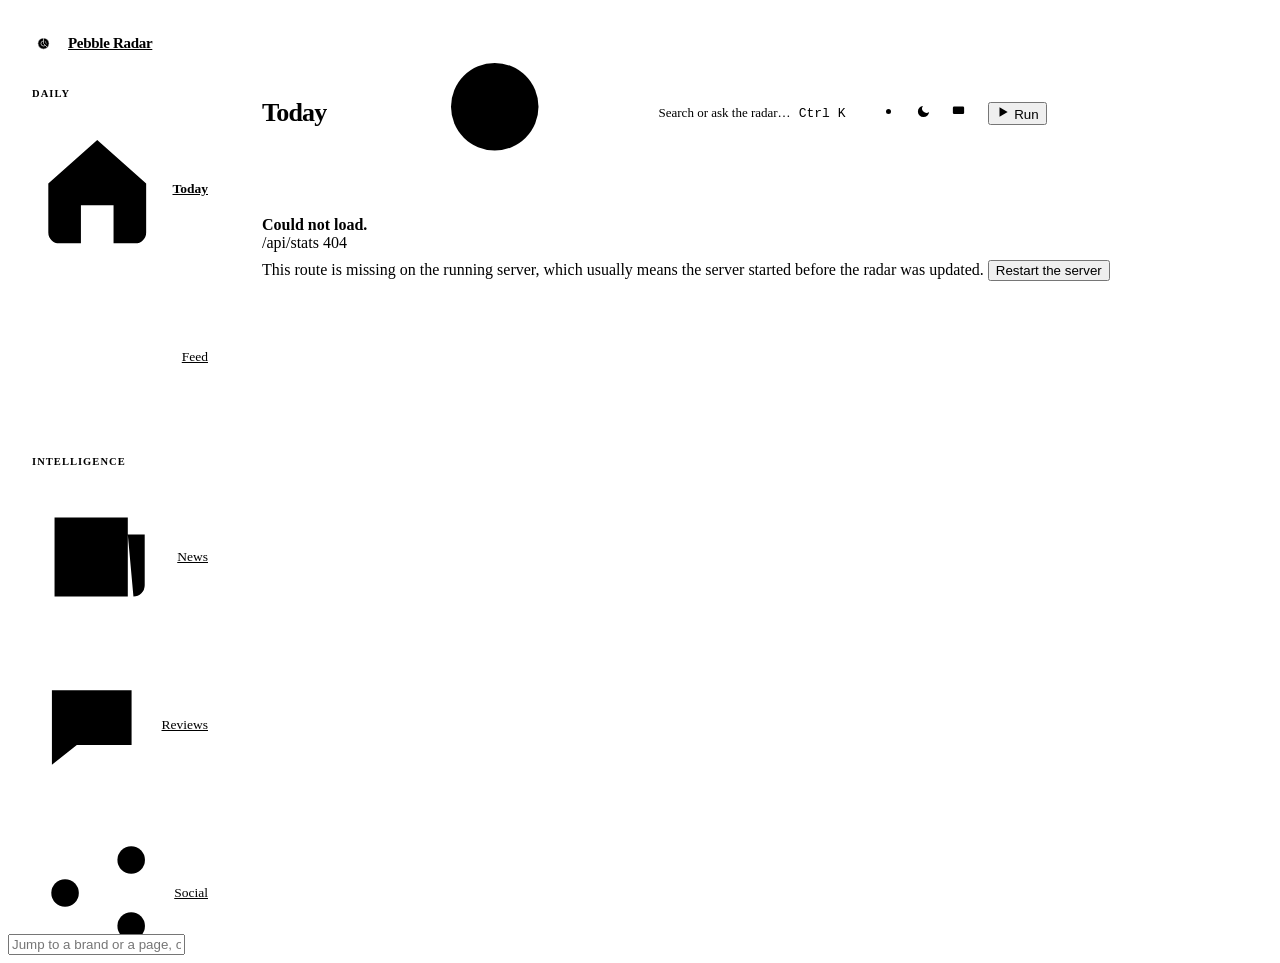
==== commit 652cb4b0: "Social, web and research layer for every sector: posts, comment threads with replies, short video, l" ====
--- a/radar/static/index.html
+++ b/radar/static/index.html
@@ -83,6 +83,8 @@
 <symbol id="i-radar" viewBox="0 0 24 24"><circle cx="12" cy="12" r="9"/><circle cx="12" cy="12" r="4"/><path d="M12 3v9l6 6"/></symbol>
 <symbol id="i-news" viewBox="0 0 24 24"><path d="M4 5h13v14H4zM17 8h3v9a2 2 0 0 1-2 2"/><path d="M7 9h7M7 13h7M7 16h4"/></symbol>
 <symbol id="i-money" viewBox="0 0 24 24"><path d="M3 17l5-6 4 4 5-7 4 4"/><path d="M3 21h18"/></symbol>
+<symbol id="i-social" viewBox="0 0 24 24"><circle cx="6" cy="12" r="2.5"/><circle cx="18" cy="6" r="2.5"/><circle cx="18" cy="18" r="2.5"/><path d="M8.2 10.9l7.6-3.8M8.2 13.1l7.6 3.8"/></symbol>
+<symbol id="i-paper" viewBox="0 0 24 24"><path d="M4 19.5A2.5 2.5 0 0 1 6.5 17H20V3H6.5A2.5 2.5 0 0 0 4 5.5z"/><path d="M4 19.5A2.5 2.5 0 0 0 6.5 22H20v-5"/><path d="M8 7h8M8 11h6"/></symbol>
 </defs></svg>
 
 <div class="shell">
@@ -94,7 +96,9 @@
     <div class="grp">Intelligence</div>
     <a class="item" href="#/news"><svg class="i"><use href="#i-news"/></svg><span>News</span></a>
     <a class="item" href="#/voice"><svg class="i"><use href="#i-chat"/></svg><span>Reviews</span></a>
+    <a class="item" href="#/social"><svg class="i"><use href="#i-social"/></svg><span>Social</span></a>
     <a class="item" href="#/financials"><svg class="i"><use href="#i-money"/></svg><span>Financials</span></a>
+    <a class="item" href="#/research"><svg class="i"><use href="#i-paper"/></svg><span>Research</span></a>
     <a class="item" href="#/market"><svg class="i"><use href="#i-globe"/></svg><span>Market</span></a>
     <div class="grp">Competition</div>
     <a class="item" href="#/brands"><svg class="i"><use href="#i-brands"/></svg><span>Brands</span></a>
@@ -206,7 +210,7 @@
 window.addEventListener("hashchange",render);
 async function render(){const r=route();NAV++;$$("#nav a.item").forEach(a=>a.classList.toggle("on",a.getAttribute("href")==="#/"+r));const v=$("#view");v.innerHTML='<div class="skel"><div class="ks"><div class="sk k"></div><div class="sk k"></div><div class="sk k"></div><div class="sk k"></div></div><div class="sk c"></div><div class="sk c" style="height:140px"></div><span class="sr">Loading…</span></div>';
   try{STATS=STATS||await api("/api/stats");const lr=STATS.last_runs.fast||STATS.last_runs.all;$("#sweep").textContent=lr?`stores swept ${ago(lr.at)}`:"no sweep yet";
-    await ({today:vToday,feed:vFeed,news:vNews,financials:vFinancials,brands:vBrands,brand:vBrand,segments:vSegments,segment:vSegments,pricing:vPricing,market:vMarket,briefs:vBriefs,channels:(...a)=>vChannels(...a),voice:(...a)=>vVoice(...a),regions:(...a)=>vRegions(...a),reports:(...a)=>vReports(...a),strategy:(...a)=>vStrategy(...a),settings:vSettings}[r]||vToday)(v);}
+    await ({today:vToday,feed:vFeed,news:vNews,financials:vFinancials,brands:vBrands,brand:vBrand,segments:vSegments,segment:vSegments,pricing:vPricing,market:vMarket,briefs:vBriefs,channels:(...a)=>vChannels(...a),voice:(...a)=>vVoice(...a),regions:(...a)=>vRegions(...a),reports:(...a)=>vReports(...a),strategy:(...a)=>vStrategy(...a),social:(...a)=>vSocial(...a),research:(...a)=>vResearch(...a),settings:vSettings}[r]||vToday)(v);}
   catch(e){if(e instanceof Stale)return;const is404=/ 404$/.test(e.message);v.innerHTML=`<div class="card"><b>Could not load.</b><div class="muted small">${esc(e.message)}</div>${is404?`<div class="small" style="margin-top:8px">This route is missing on the running server, which usually means the server started before the radar was updated. ${STATS&&STATS.hosted?"In cloud mode, push the update so Vercel redeploys.":'<button class="sm" data-restart>Restart the server</button>'}</div>`:""}</div>`;}
   buildBanner();}
 function head(t,s){$("#title").textContent=t;$("#subtitle").innerHTML=s||"";}
@@ -305,17 +309,22 @@
   const strip=mine.map(r=>`<span class="chip" style="border-color:var(--accent);color:var(--accent)" title="${esc(r.name)}">${esc(clean(r.name).slice(0,22))} ₹${fmt(r.price)}</span>`).join("");
   return g+(strip?`<div class="hint" style="margin-top:8px">Pebble on this ladder</div><div>${strip}</div>`:"");}
 async function vSegments(v){const segs=(await api("/api/segments")).filter(s=>s.show);const key=param()||segs[0].key;const sg=segs.find(s=>s.key===key)||segs[0];
-  head("Segments","form factors Pebble competes in · live store SKUs + the curated watchlist");
-  const d=await api("/api/segment/"+sg.key);const st=d.stats;const w=d.ladder.filter(r=>r.source==="watchlist"),store=d.ladder.filter(r=>r.source==="store"&&!r.self);
+  const noStore=!(STATS&&STATS.products);   // a sector without storefront SKUs: segments are read from companies, news, video, reviews and filings
+  head("Segments",noStore?"who plays in each segment and what moved · companies, news, video, reviews, filings":"form factors Pebble competes in · live store SKUs + the curated watchlist");
+  const [d,ov]=await Promise.all([api("/api/segment/"+sg.key),api("/api/brands/overview")]);const st=d.stats;const w=d.ladder.filter(r=>r.source==="watchlist"),store=d.ladder.filter(r=>r.source==="store"&&!r.self);
+  const players=(ov.brands||[]).filter(b=>((b.meta&&b.meta.segments)||[]).includes(sg.key)).sort((a,b)=>(b.events_14d||0)-(a.events_14d||0));
+  const playersCard=`<div class="card"><h2>Who plays in ${esc(sg.name)} <span class="hint">${players.length} companies · 14-day moves, launch score, activity, coverage</span></h2>${players.length?`<table><tr><th>Company</th><th>Origin</th><th class="num">Moves 14d</th><th class="num">Launch score</th><th>Activity</th><th>Latest</th></tr>${players.map(b=>`<tr class="go" onclick="location.hash='#/brand/${encodeURIComponent(b.brand)}'"><td><b>${esc(b.brand)}</b>${b.self?' <span class="pill">you</span>':""}<div class="small muted">${esc((b.meta&&b.meta.tier)||"")}${b.coverage?` · ${esc(String(b.coverage))}`:""}</div></td><td class="small muted">${esc((b.meta&&b.meta.origin)||"")}</td><td class="num">${fmt(b.events_14d||0)}</td><td class="num">${b.launch??"–"}</td><td>${b.spark&&b.spark.length>1&&b.spark.some(x=>x)?spark(b.spark,110,26):'<span class="muted small">quiet</span>'}</td><td class="small">${b.last?`${esc(b.last.title.slice(0,80))} <span class="muted">· ${ago(b.last.created_at)}</span>`:'<span class="muted">–</span>'}</td></tr>`).join("")}</table>`:'<div class="empty">No company is tagged with this segment yet (segments: on each brand in the sector\'s competitors.yaml).</div>'}</div>`;
   const subChip=r=>r.subscription==="Mandatory"?'<span class="chip" style="border-color:var(--s8);color:var(--s8)">subscription required</span>':r.subscription==="Optional"?'<span class="chip">optional subscription</span>':"";
   const evChip=e=>!e?"":`<span class="chip" style="${/strong/.test(e)?"border-color:var(--good);color:var(--good)":/some/.test(e)?"border-color:var(--s4);color:var(--s4)":""}">${esc(e.replace("Independent - ","independent: ").toLowerCase())}</span>`;
   v.innerHTML=`<div class="tabs">${segs.map(s=>`<button class="${s.key===sg.key?"on":""}" data-k="${s.key}">${esc(s.name)}</button>`).join("")}</div>
    <div class="grid" style="grid-template-columns:1fr">
-    <div class="card"><h2>${esc(sg.name)} price ladder <span class="hint">log scale · blue = store SKUs · orange = watchlist · filled accent = Pebble · hollow = not buyable now</span></h2>${ladderSvg(d.ladder)}
-      <div class="row wrap" style="margin-top:8px;gap:18px;font-size:13px"><span><b>${st.pebble_skus}</b> Pebble SKUs ${st.pebble_min?`(₹${fmt(st.pebble_min)}–₹${fmt(st.pebble_max)})`:""}</span><span><b>${st.rivals}</b> rival brands</span><span>field median <b>₹${fmt(st.field_median)}</b></span><span><b>${st.global}</b> global products</span>${st.subscription_mandatory?`<span><b>${st.subscription_mandatory}</b> need a subscription</span>`:""}${st.independent_evidence?`<span><b>${st.independent_evidence}</b> with independent accuracy evidence</span>`:""}</div></div>
+    ${noStore?playersCard:""}
+    ${noStore&&!d.ladder.length?"":`<div class="card"><h2>${esc(sg.name)} price ladder <span class="hint">log scale · blue = store SKUs · orange = watchlist · filled accent = Pebble · hollow = not buyable now</span></h2>${ladderSvg(d.ladder)}
+      <div class="row wrap" style="margin-top:8px;gap:18px;font-size:13px"><span><b>${st.pebble_skus}</b> Pebble SKUs ${st.pebble_min?`(₹${fmt(st.pebble_min)}–₹${fmt(st.pebble_max)})`:""}</span><span><b>${st.rivals}</b> rival brands</span><span>field median <b>₹${fmt(st.field_median)}</b></span><span><b>${st.global}</b> global products</span>${st.subscription_mandatory?`<span><b>${st.subscription_mandatory}</b> need a subscription</span>`:""}${st.independent_evidence?`<span><b>${st.independent_evidence}</b> with independent accuracy evidence</span>`:""}</div></div>`}
     ${w.length?`<div class="card"><h2>Watchlist <span class="hint">from the Competitors sheet · live price every 30 min where a page exists</span></h2><table><tr><th>Product</th><th class="num">Live price</th><th class="num">Sheet</th><th class="num">12-mo cost</th><th>Status</th><th>Evidence</th><th>Origin</th></tr>${w.map(r=>`<tr style="${r.self?"background:color-mix(in srgb,var(--accent) 8%,transparent)":""}"><td>${r.url?`<a href="${esc(r.url)}" target="_blank" rel="noopener">${esc(r.name)}</a>`:esc(r.name)}<div class="small muted">${esc(r.brand)} ${subChip(r)}${r.note?` · ${esc(r.note)}`:""}</div></td><td class="num">${r.price?"₹"+fmt(r.price):"–"}${r.live?` <span class="small" style="color:${r.delta_pct<0?"var(--up)":r.delta_pct>0?"var(--s8)":"var(--muted)"}">${r.delta_pct?(r.delta_pct>0?"+":"")+r.delta_pct+"%":"live"}</span>`:'<div class="small muted">sheet</div>'}</td><td class="num muted">${r.sheet_price?"₹"+fmt(r.sheet_price):"–"}</td><td class="num">${r.tco12&&r.sub_monthly?"₹"+fmt(r.tco12):'<span class="muted">–</span>'}</td><td class="small">${esc(r.status||"")}</td><td>${evChip(r.evidence)}</td><td class="small muted">${esc(r.origin||"")}</td></tr>`).join("")}</table></div>`:""}
-    <div class="card"><h2>Store SKUs in this segment <span class="hint">best-seller ranked where the store exposes it</span></h2>${store.length?`<table><tr><th>Product</th><th>Brand</th><th class="num">Price</th><th>Stock</th><th class="num">Best-seller #</th></tr>${store.slice(0,60).map(r=>`<tr><td><a href="${esc(r.url)}" target="_blank" rel="noopener">${esc(r.name.slice(0,70))}</a></td><td>${esc(r.brand)}</td><td class="num">₹${fmt(r.price)}${r.compare_at&&r.compare_at>r.price?` <s class="muted">₹${fmt(r.compare_at)}</s>`:""}</td><td class="small">${r.status==="on sale"?"in stock":`<span style="color:var(--s8)">out</span>`}</td><td class="num muted">${r.rank||""}</td></tr>`).join("")}</table>`:'<div class="empty">No store SKUs classified here yet.</div>'}</div>
-    <div class="card"><h2>Segment pulse <span class="hint">14 days</span></h2><div id="segpulse">${d.pulse.map(feedRow).join("")||'<div class="empty">Nothing in this segment in the last 14 days.</div>'}</div></div>
+    ${noStore&&!store.length?"":`<div class="card"><h2>Store SKUs in this segment <span class="hint">best-seller ranked where the store exposes it</span></h2>${store.length?`<table><tr><th>Product</th><th>Brand</th><th class="num">Price</th><th>Stock</th><th class="num">Best-seller #</th></tr>${store.slice(0,60).map(r=>`<tr><td><a href="${esc(r.url)}" target="_blank" rel="noopener">${esc(r.name.slice(0,70))}</a></td><td>${esc(r.brand)}</td><td class="num">₹${fmt(r.price)}${r.compare_at&&r.compare_at>r.price?` <s class="muted">₹${fmt(r.compare_at)}</s>`:""}</td><td class="small">${r.status==="on sale"?"in stock":`<span style="color:var(--s8)">out</span>`}</td><td class="num muted">${r.rank||""}</td></tr>`).join("")}</table>`:'<div class="empty">No store SKUs classified here yet.</div>'}</div>`}
+    <div class="card"><h2>Segment pulse <span class="hint">14 days · news, video, reviews, filings and app moves tagged with this segment</span></h2><div id="segpulse">${d.pulse.map(feedRow).join("")||'<div class="empty">Nothing tagged with this segment in the last 14 days; the companies above still move, see their brand pages.</div>'}</div></div>
+    ${noStore?"":playersCard}
    </div>`;
   v.querySelectorAll(".tabs button").forEach(b=>b.onclick=()=>{location.hash="#/segment/"+b.dataset.k;});}
 
@@ -378,6 +387,7 @@
 /* render() and the live connection start at the end of the intel script below, once every view is defined */
 </script>
 <script src="/static/ext.js"></script>
+<script src="/static/social.js"></script>
 <script id="radar-intel">
 /* ---------- intel layer: news, financials, market size, impact ---------- */
 const cr=n=>n==null?"–":Math.abs(n)>=1e7?"₹"+(n/1e7).toLocaleString("en-IN",{maximumFractionDigits:1})+" cr":Math.abs(n)>=1e5?"₹"+(n/1e5).toLocaleString("en-IN",{maximumFractionDigits:1})+" L":"₹"+fmt(n);
@@ -519,7 +529,7 @@
     <div class="grid gauto">${segs.map(s=>`<div class="seg"><div class="row"><b>${esc(s.name)}</b><span class="grow"></span>${confChip(s.confidence==="tracker"?"reported":"estimate")}</div><div class="big">₹${fmt(s.value_cr)} <span class="small muted">cr/yr</span></div><div class="row small ink2" style="gap:12px"><span>${s.units_m} M units</span><span style="color:${sgn(s.growth_pct)}">${pct(s.growth_pct)} YoY</span><span>ASP ₹${fmt(s.asp_inr)}${s.live_median_price?` · live median ₹${fmt(s.live_median_price)}`:""}</span></div>
       <div class="small" style="margin:6px 0">${s.pebble_rank?`<span class="chip" style="border-color:var(--accent);color:var(--accent)">Pebble #${s.pebble_rank}</span>`:""}${s.pebble_share_pct!=null?`<span class="chip">Pebble ~${s.pebble_share_pct}% share</span>`:""}${s.implied_share_pct!=null?`<span class="chip" data-tip="Pebble revenue × segment mix ÷ segment value">implied ${s.implied_share_pct}%</span>`:""}<span class="chip">${s.live_rivals} rivals live</span><span class="chip">${s.live_pebble_skus} Pebble SKUs</span></div>
       <div class="small muted">${esc(s.trend||"")}</div>
-      <div style="margin-top:6px">${bars(Object.entries(s.shares).slice(0,6).map(([b,p])=>({b,p})),{label:r=>r.b,value:r=>r.p,fmtv:v=>v+"%",color:r=>r.b===STATS.self?"var(--accent)":"var(--seq3)",max:Math.max(...Object.values(s.shares),1)})}</div></div>`).join("")}</div>
+      <div style="margin-top:6px">${Object.keys(s.shares||{}).length?bars(Object.entries(s.shares).slice(0,6).map(([b,p])=>({b,p})),{label:r=>r.b,value:r=>r.p,fmtv:v=>v+"%",color:r=>r.b===STATS.self?"var(--accent)":"var(--seq3)",max:Math.max(...Object.values(s.shares),1)}):`<div class="small muted">No company shares here: this is an activity index, not a revenue pool. <a href="#/segment/${esc(s.key)}">Who moves it →</a></div>`}</div></div>`).join("")}</div>
     <div class="small muted" style="margin-top:8px">Shares are the model’s seeds (press coverage of IDC / Counterpoint rankings); the radar never claims tracker precision. Sources: ${sz.sources.map(esc).join(" · ")}</div></div>`;
   const share_=`<div class="card"><h2>Share of signal <span class="hint">each column: brand vs the field leader (=100) · composite weighted</span></h2><table><tr><th>Brand</th>${cols.map(k=>`<th class="num">${cn[k]}</th>`).join("")}<th class="num">Composite</th></tr>${sh.slice(0,16).map(r=>`<tr${r.self?' style="background:color-mix(in srgb,var(--accent) 8%,transparent)"':""}><td><a href="#/brand/${encodeURIComponent(r.brand)}">${esc(r.brand)}</a>${r.origin==="Global"?' <span class="chip">global</span>':""}</td>${cols.map(k=>cell(r,k)).join("")}<td class="num"><b>${r.composite}</b></td></tr>`).join("")}</table><div class="small muted" style="margin-top:8px">News = mentions 30d · Search = autocomplete suggestions naming the brand · Creators = YouTube views on tracked videos · App ratings = Play + App Store rating counts · Attention = Wikipedia page views 30d.</div></div>`;
   const money_=`<div class="card"><h2>Money at stake <span class="hint">₹/month · 30 days · the model’s view of rivals’ moves</span></h2>${pr.top.length?`<table><tr><th>Rival</th><th>Move</th><th class="num">₹/month</th><th>Basis</th></tr>${pr.top.slice(0,12).map(t=>`<tr><td><a href="#/brand/${encodeURIComponent(t.brand)}">${esc(t.brand)}</a><div class="small muted">${esc(kind(t.kind))} · ${ago(t.created_at)}</div></td><td class="small">${esc(t.title.slice(0,80))}</td><td class="num" style="color:${t.direction==="risk"?"var(--s8)":"var(--good)"}">${t.direction==="risk"?"−":"+"}${cr(t.inr_month)}</td><td class="small muted" style="max-width:260px">${esc(t.basis)}</td></tr>`).join("")}</table>`:'<div class="empty">No priced rival move in the window. The model needs Pebble’s revenue and segment mix in config/market.yaml.</div>'}
